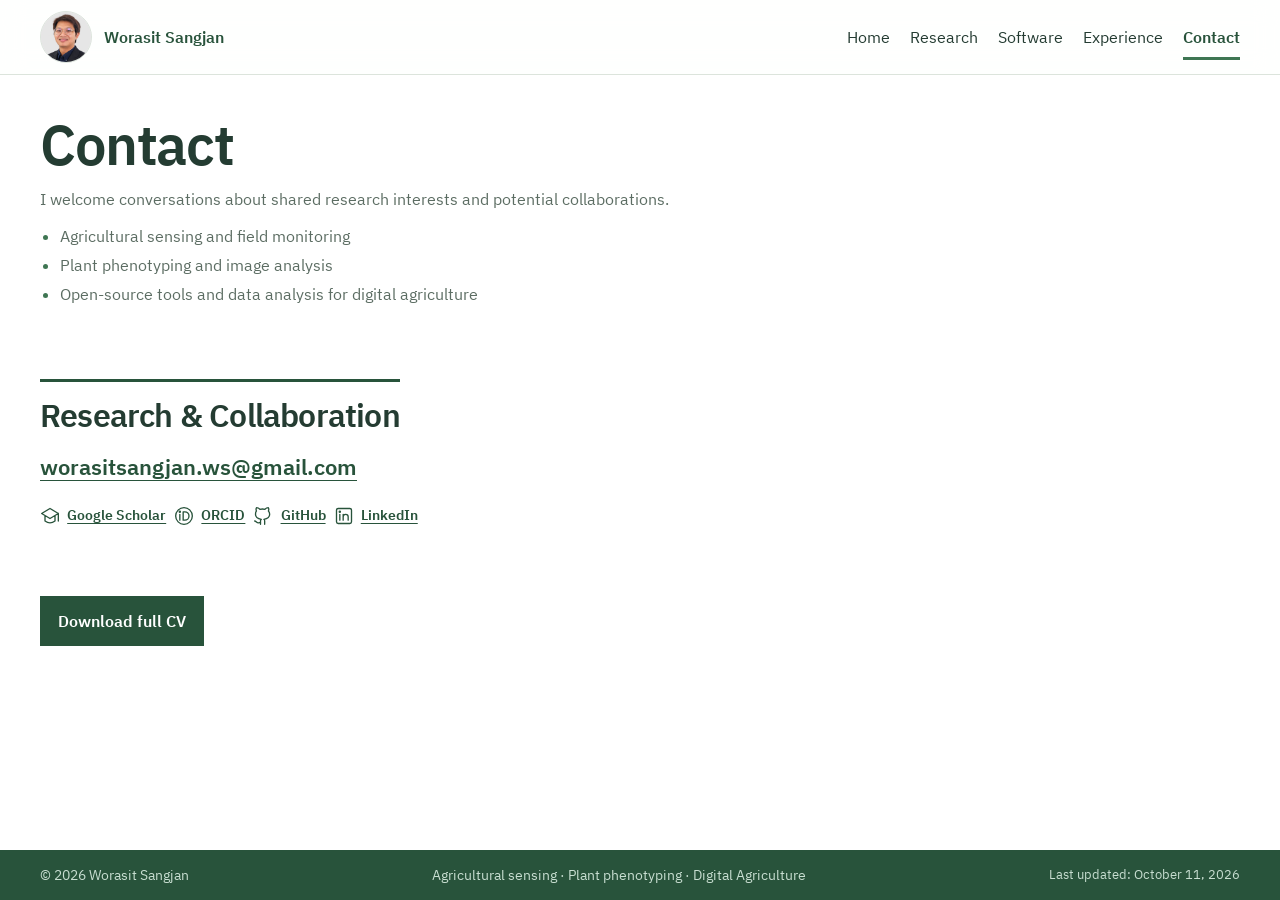
==== contact.html @ 7484c9c2 "Initial commit" ====
<!DOCTYPE html>
<html lang="en"><head><meta charset="utf-8"><meta name="viewport" content="width=device-width,initial-scale=1"><title>Contact | Worasit Sangjan</title><meta name="description" content="Contact Worasit Sangjan about agricultural sensing, plant phenotyping, and research software."><meta name="theme-color" content="#f8f7f1"><link rel="icon" type="image/svg+xml" href="data:image/svg+xml,%3Csvg%20xmlns%3D%27http%3A%2F%2Fwww.w3.org%2F2000%2Fsvg%27%20viewBox%3D%270%200%2064%2064%27%3E%3Crect%20width%3D%2764%27%20height%3D%2764%27%20rx%3D%2712%27%20fill%3D%27%23ffffff%27%2F%3E%3Ccircle%20cx%3D%2732%27%20cy%3D%2732%27%20r%3D%2722%27%20fill%3D%27%23e8f1e7%27%20stroke%3D%27%23376b4b%27%20stroke-width%3D%272%27%2F%3E%3Ctext%20x%3D%2732%27%20y%3D%2739%27%20text-anchor%3D%27middle%27%20font-family%3D%27Arial%2Csans-serif%27%20font-size%3D%2719%27%20font-weight%3D%27700%27%20fill%3D%27%2328533b%27%3EWS%3C%2Ftext%3E%3Ccircle%20cx%3D%2749%27%20cy%3D%2716%27%20r%3D%275%27%20fill%3D%27%237fa67a%27%2F%3E%3C%2Fsvg%3E"><meta property="og:type" content="website"><meta property="og:title" content="Contact | Worasit Sangjan"><meta property="og:description" content="Contact Worasit Sangjan about agricultural sensing, plant phenotyping, and research software."><meta property="og:image" content="assets/images/ws2.jpg"><meta name="twitter:card" content="summary_large_image"><link rel="stylesheet" href="assets/css/styles.css?v=20261010-updated-footer"><link rel="stylesheet" href="assets/css/typography.css?v=20261006"><link rel="stylesheet" href="assets/css/standard-pages.css?v=20261011-message-form"><link rel="stylesheet" href="assets/css/consistency.css?v=20261011-unified-media-type"><link rel="stylesheet" href="assets/css/mobile.css?v=20261011"><link rel="stylesheet" href="assets/css/responsive.css?v=20261012-menu3"><link rel="stylesheet" href="assets/css/open-layout.css?v=17"></head><body class="detail-page-body standard-page contact-page"><a class="skip" href="#main">Skip to main content</a><header><div class="wrap"><nav class="nav" aria-label="Primary navigation"><a class="brand" href="index.html" aria-label="Worasit Sangjan home"><span class="brand-mark portrait-mark"><img src="assets/images/header-portrait-gray.png" alt="" width="40" height="40" decoding="async"></span><span>Worasit Sangjan</span></a><button class="menu-toggle" type="button" aria-expanded="false" aria-controls="nav-links" aria-label="Open navigation">+</button><ul class="nav-links" id="nav-links"><li><a href="index.html">Home</a></li><li><a href="research.html">Research</a></li><li><a href="software.html">Software</a></li><li><a href="experience.html">Experience</a></li><li><a href="contact.html" aria-current="page">Contact</a></li></ul></nav></div></header><main id="main"><section id="contact" class="detail-section contact-page"><div class="wrap"><div class="section-head contact-intro"><h1>Contact</h1><p>I welcome conversations about shared research interests and potential collaborations.</p><ul class="contact-topics" aria-label="Topics for discussion and potential collaboration"><li>Agricultural sensing and field monitoring</li><li>Plant phenotyping and image analysis</li><li>Open-source tools and data analysis for digital agriculture</li></ul></div><div class="contact-details standard-panel"><h2>Research &amp; Collaboration</h2><a class="email-link" href="mailto:worasitsangjan.ws@gmail.com">worasitsangjan.ws@gmail.com</a><div class="resource-links contact-profile-links"><a href="https://scholar.google.com/citations?user=oneOvIgAAAAJ&amp;hl=en" target="_blank" rel="noopener"><svg viewbox="0 0 24 24" fill="none" stroke="currentColor" stroke-width="1.6" stroke-linecap="round" stroke-linejoin="round" aria-hidden="true"><path d="m2 9 10-6 10 6-10 6ZM6 12v6c4 3 8 3 12 0v-6M22 9v9"></path></svg><span>Google Scholar</span></a><a href="https://orcid.org/0000-0002-6369-4287" target="_blank" rel="noopener"><svg viewbox="0 0 24 24" fill="none" stroke="currentColor" stroke-width="1.6" stroke-linecap="round" stroke-linejoin="round" aria-hidden="true"><circle cx="12" cy="12" r="10"></circle><circle cx="7" cy="7" r=".7"></circle><path d="M7 10v7M11 7v10h2a5 5 0 0 0 0-10Z"></path></svg><span>ORCID</span></a><a href="https://github.com/worasit-sangjan" target="_blank" rel="noopener"><svg viewbox="0 0 24 24" fill="none" stroke="currentColor" stroke-width="1.6" stroke-linecap="round" stroke-linejoin="round" aria-hidden="true"><path d="M8 20c-4 1-4-2-6-2m12 4v-4c0-1-.4-2-1-2 4-.5 7-2 7-6 0-1-.5-3-1.5-4 .4-1 .5-3-.2-4-2 0-3 1-4 2-2-.5-4-.5-6 0-1-1-2-2-4-2-.7 1-.6 3-.2 4C3 7 3 9 3 10c0 4 3 5.5 7 6-.6.5-1 1-1 2v4"></path></svg><span>GitHub</span></a><a href="https://www.linkedin.com/in/worasit-sangjan-615aa39b/" target="_blank" rel="noopener"><svg viewbox="0 0 24 24" fill="none" stroke="currentColor" stroke-width="1.6" stroke-linecap="round" stroke-linejoin="round" aria-hidden="true"><rect x="3" y="3" width="18" height="18" rx="2"></rect><path d="M7 10v7M11 17v-7m0 3c0-4 6-4 6 0v4"></path><circle cx="7" cy="7" r=".7"></circle></svg><span>LinkedIn</span></a></div></div><div class="cv-download-row"><a class="primary-button" href="documents/Curriculum_Vitae.pdf" download>Download full CV</a></div></div></section></main><footer><div class="wrap footer-row"><span>© <span id="year"></span> Worasit Sangjan</span><span>Agricultural sensing · Plant phenotyping · Digital Agriculture</span><span class="site-updated">Last updated: <time datetime="2026-10-11">October 11, 2026</time></span></div></footer><script src="assets/js/site.js?v=20261011-sticky-resize"></script></body></html>
---- assets/css/styles.css ----
:root{--ink:#243c32;--muted:#5c6d63;--green:#3f7653;--green-dark:#28533b;--green-soft:#e8f1e7;--cream:#f8f7f1;--white:#fff;--blue-deep:#123743;--line:#dce4dc;--shadow:0 18px 45px rgba(44,77,57,.09);--text-on-dark:#f4f8f5;--muted-on-dark:#c8ded1;--accent-on-dark:#a9cfb4;--focus:#79a98b;--line-dark:#294d57;--max:1240px}
*{box-sizing:border-box}html{scroll-behavior:smooth;scroll-padding-top:74px}body{margin:0;background:var(--cream);color:var(--ink);font-family:var(--font-ui);font-size:1rem;line-height:1.7}a{color:var(--green-dark);text-underline-offset:.24em;text-decoration-thickness:1px}a:hover{text-decoration-color:var(--green)}img{display:block;max-width:100%;height:auto}figure{margin:0}button{font:inherit}.wrap{width:min(var(--max),calc(100% - 5rem));margin-inline:auto}.skip{position:absolute;top:-80px;left:1rem;background:#fff;color:var(--ink);padding:.8rem 1rem;z-index:100}.skip:focus{top:1rem}a:focus-visible,button:focus-visible,summary:focus-visible{outline:3px solid var(--focus);outline-offset:4px}
header{position:sticky;top:0;z-index:30;background:rgba(255,255,255,.96);border-bottom:1px solid var(--line);backdrop-filter:blur(12px)}.nav{min-height:74px;display:flex;justify-content:space-between;align-items:center;gap:1rem}.brand{display:flex;align-items:center;gap:.75rem;color:var(--green-dark);font-weight:750;text-decoration:none}.brand-mark{display:grid;place-items:center;width:40px;height:40px;border-radius:50%;background:var(--green-soft);border:1px solid var(--line);color:var(--green-dark);font-size:.72rem;letter-spacing:.04em;box-shadow:none}.nav-links{display:flex;align-items:center;gap:1.25rem;list-style:none;margin:0;padding:0}.nav-links a{display:block;padding:.7rem 0;color:var(--ink);font-size:.86rem;text-decoration:none}.nav-links a:hover{color:var(--green)}.nav-links a[aria-current="page"]{color:var(--green-dark);font-weight:700;box-shadow:inset 0 -3px var(--green)}.menu-toggle{display:none}
.eyebrow{margin:0 0 .7rem;color:var(--green);font-size:.78rem;font-weight:700;line-height:1.4;letter-spacing:.12em;text-transform:uppercase}h1,h2{font-family:var(--font-ui);font-weight:400;letter-spacing:-.025em;line-height:1.03}h1{margin:.55rem 0 1.25rem;font-size:clamp(4rem,6.8vw,6.8rem)}h2{margin:0 0 1rem;font-size:clamp(2.35rem,4vw,4rem)}h3{margin:.4rem 0;font-size:1.2rem;line-height:1.35}p{margin:.75rem 0}.degree{display:inline-block;margin-left:.65rem;color:var(--green);font:700 .78rem var(--font-ui);letter-spacing:.05em}.profile-title{font-weight:700;margin:0}.affiliation{margin:.25rem 0 1.4rem;color:var(--muted);font-size:.92rem;line-height:1.55}.lead{max-width:560px;font-size:1.3rem;line-height:1.48}.primary-button{display:inline-flex;align-items:center;justify-content:center;padding:.75rem 1.05rem;border:1px solid var(--green-dark);background:var(--green-dark);color:#fff;font-weight:700;text-decoration:none}.primary-button:hover{background:var(--green);text-decoration:none}.text-link{display:inline-block;margin-top:1.6rem;font-weight:700;color:var(--green-dark)}
.hero{scroll-margin-top:74px;padding:2.7rem 0 0;background:var(--blue-deep);color:var(--text-on-dark);border-bottom:1px solid var(--line-dark)}.hero-grid{display:grid;grid-template-columns:.92fr 1.08fr;gap:4rem;align-items:center}.hero h1{margin:.4rem 0 1rem;font-size:clamp(3.3rem,5vw,4.9rem)}.hero .eyebrow{color:var(--accent-on-dark)}.hero .profile-title{color:#fff}.hero .degree{color:var(--accent-on-dark)}.hero .affiliation,.hero .bio>p:not(.eyebrow):not(.profile-title){color:var(--muted-on-dark)}.hero .affiliation{margin:.2rem 0 1.1rem;line-height:1.5}.hero .bio>p:not(.eyebrow):not(.profile-title):not(.affiliation){font-size:1rem;line-height:1.58}.hero .lead{color:var(--text-on-dark)!important;font-size:1.22rem!important;line-height:1.46!important}.bio{padding-bottom:0}.field-portrait{min-width:0;background:#fff;color:var(--ink);border:1px solid rgba(255,255,255,.35);box-shadow:0 22px 55px rgba(0,18,25,.28);padding:.7rem .7rem 0}.photo-frame{display:flex;align-items:center;justify-content:center;width:100%;height:480px;padding:0;border:0;background:#fff;overflow:hidden;cursor:pointer;touch-action:pan-y}.field-portrait .photo-frame img{width:100%;height:100%;object-fit:contain}.photo-slide[hidden]{display:none}.photo-slide figcaption{display:flex;flex-direction:column;gap:.12rem;min-height:68px;padding:.65rem .2rem;color:var(--muted);font-size:.8rem}.photo-slide figcaption>span:first-child{color:var(--green-dark);font-weight:700;letter-spacing:.025em}.photo-slide figcaption a{color:inherit}.photo-slide:not([hidden]){animation:photo-enter .55s ease-out}@keyframes photo-enter{from{opacity:.35}to{opacity:1}}.photo-carousel{position:relative}.photo-overlay-controls{position:absolute;z-index:4;top:1.4rem;left:1.4rem;right:1.4rem;display:flex;align-items:center;justify-content:space-between;pointer-events:none;opacity:0;transform:translateY(-4px);transition:.2s}.photo-carousel:has(.photo-frame:hover) .photo-overlay-controls,.photo-overlay-controls:hover,.photo-carousel:focus-within .photo-overlay-controls{opacity:1;transform:none}.photo-nav{display:flex;gap:.35rem}.photo-overlay-button{display:grid;place-items:center;width:42px;height:42px;padding:0;border:1px solid rgba(255,255,255,.65);border-radius:50%;background:rgba(18,55,67,.88);color:#fff;cursor:pointer;font-size:1.25rem;line-height:1;pointer-events:auto;backdrop-filter:blur(5px)}.status-label{display:inline-block;margin-left:.4rem;padding:.08rem .4rem;border:1px solid var(--line);border-radius:999px;background:var(--green-soft);color:var(--green-dark);font-size:.7rem;font-style:normal;white-space:nowrap}.sr-only{position:absolute;width:1px;height:1px;padding:0;margin:-1px;overflow:hidden;clip:rect(0,0,0,0);white-space:nowrap;border:0}
.scale-story{display:block;margin-top:2.5rem;padding:2rem 0 2.3rem;border-top:1px solid rgba(255,255,255,.2)}.scale-story-intro{max-width:1040px}.scale-story p{max-width:820px;margin:.7rem 0;color:var(--muted-on-dark);font-size:1.04rem;line-height:1.65}.scale-story-intro h2{max-width:900px;font-size:clamp(2.1rem,3.2vw,3rem)}.built-inline{scroll-margin-top:96px;display:flex;align-items:center;gap:1.15rem;flex-wrap:wrap;margin-top:1.4rem;padding-top:1.1rem;border-top:1px solid rgba(255,255,255,.18)}.built-inline span{color:var(--accent-on-dark);font-size:.72rem;font-weight:700;letter-spacing:.1em;text-transform:uppercase}.built-inline a{color:var(--text-on-dark);font-weight:700;text-decoration-color:var(--focus)}.built-inline a:hover{color:var(--muted-on-dark)}
.home-section{padding:5.5rem 0;background:#fff;border-bottom:1px solid var(--line)}.home-section:nth-of-type(even){background:var(--cream)}.section-head{display:flex;align-items:end;justify-content:space-between;gap:3rem;margin-bottom:2.5rem}.section-head>p{max-width:470px;margin:0 0 .7rem;color:var(--muted)}.highlight-grid{display:grid;grid-template-columns:repeat(5,1fr);gap:1rem}.highlight-card{display:flex;flex-direction:column;min-width:0;border:1px solid var(--line);background:#fff;color:var(--ink);text-decoration:none;transition:transform .2s ease,box-shadow .2s ease}.highlight-card:hover{transform:translateY(-4px);box-shadow:var(--shadow);text-decoration:none}.highlight-card img{width:100%;height:180px;object-fit:cover}.highlight-card div{padding:1.05rem}.highlight-card span{color:var(--green);font-size:.76rem;font-weight:750;text-transform:uppercase;letter-spacing:.07em}.highlight-card p{color:var(--muted);font-size:.9rem;line-height:1.55}.home-software{background:var(--green-soft)!important}.home-split{display:grid;grid-template-columns:.85fr 1.15fr;gap:5rem;align-items:center}.home-split>div:first-child p:not(.eyebrow){color:var(--muted)}.software-preview{border-top:1px solid var(--line)}.software-preview a{display:grid;grid-template-columns:150px 1fr;gap:1.25rem;padding:1.3rem 0;border-bottom:1px solid var(--line);color:var(--ink);text-decoration:none}.software-preview a:hover b{color:var(--green)}.software-preview span{color:var(--muted)}.selected-publications{border-top:1px solid var(--line)}.selected-publications article{display:grid;grid-template-columns:170px minmax(0,1fr);gap:2rem;padding:1.35rem 0;border-bottom:1px solid var(--line)}.selected-publications span{color:var(--green);font-size:.8rem;font-weight:750}.selected-publications h3{margin:0}.selected-publications a{color:var(--ink);text-decoration:none}.selected-publications a:hover{color:var(--green)}.home-recognition{background:var(--cream)!important}.recognition-home-grid{display:grid;grid-template-columns:1.1fr .9fr;gap:4rem;align-items:center}.recognition-home-grid figure{background:#fff;padding:.65rem;border-top:4px solid var(--green);box-shadow:var(--shadow)}.recognition-home-grid img{width:100%;height:380px;object-fit:cover}.recognition-home-grid p:not(.eyebrow){color:var(--muted)}.home-contact{padding:4.5rem 0;background:#fff}.contact-banner{display:flex;align-items:center;justify-content:space-between;gap:3rem;padding:2.4rem 2.7rem;border-left:6px solid var(--green);background:var(--green-soft)}.contact-banner h2{font-size:clamp(2rem,3vw,3rem)}.contact-banner p{color:var(--muted)}
.detail-section{padding:5.5rem 0;background:#fff;min-height:calc(100vh - 160px)}.detail-page-body .detail-section>.wrap>.section-head{padding-bottom:2rem;border-bottom:1px solid var(--line)}.scale-nav{display:grid;grid-template-columns:repeat(5,1fr);margin:1rem 0 3rem;border:1px solid var(--line);background:var(--cream)}.scale-nav a{display:block;padding:1rem;color:var(--ink);text-decoration:none;border-right:1px solid var(--line)}.scale-nav a:last-child{border-right:0}.scale-nav a:hover{background:var(--green-soft)}.scale-nav span{display:block;color:var(--green);font-size:.78rem;font-weight:750}.scale-nav small{display:block;color:var(--muted);font-size:.8rem}.platform-grid{display:grid;grid-template-columns:1fr 1fr;gap:2rem}.platform{overflow:hidden;border:1px solid var(--line);background:#fff}.platform figure img{width:100%;height:300px;object-fit:cover}.platform .science-image img{object-fit:contain;background:var(--green-soft);padding:1rem}.platform figcaption{padding:.65rem 1.2rem;border-bottom:1px solid var(--line);color:var(--muted);font-size:.8rem}.platform-body{padding:1.3rem 1.3rem 1.6rem}.platform-body .eyebrow{margin-bottom:.45rem}.platform h3{font-family:var(--font-ui);font-size:1.75rem;font-weight:400}.platform p{color:var(--muted)}.platform .methods{padding-top:.8rem;border-top:1px solid var(--line);font-size:.86rem}.methods b{color:var(--ink);margin-right:.35rem}.platform-grid>.platform:last-child{grid-column:1/-1;display:grid;grid-template-columns:1fr 1fr}.platform-grid>.platform:last-child .platform-body{padding:1.5rem}.methods-band{display:grid;grid-template-columns:1fr 2fr;gap:3rem;margin-top:3rem;padding:1.6rem 2rem;background:var(--green-soft);border-left:5px solid var(--green)}.methods-band h3{font-family:var(--font-ui);font-size:1.65rem;font-weight:400}.methods-band p{color:var(--muted);margin:0}
.archive-list,.publication-list{list-style:none;padding:0;margin:0}.archive-item{display:grid;grid-template-columns:180px minmax(0,1fr);gap:2.5rem;padding:1.7rem 0;border-top:1px solid var(--line)}.archive-date{color:var(--green);font-weight:750}.archive-title{margin:0 0 .4rem;font-size:1.25rem}.archive-meta{margin:0;color:var(--muted);max-width:880px}.research-label{margin:.3rem 0 .55rem!important;color:var(--green)!important;font-size:.78rem!important;font-weight:750}.resource-links{display:flex;gap:1.2rem;flex-wrap:wrap;margin-top:.9rem;font-size:.85rem;font-weight:700}.social-strip{display:flex;gap:1.4rem;flex-wrap:wrap;margin-top:2rem;font-size:.88rem;font-weight:700}.publication-list li{display:grid;grid-template-columns:70px minmax(0,1fr);gap:1.5rem;padding:1.5rem 0;border-top:1px solid var(--line)}.pub-year{color:var(--green);font-size:.9rem;font-weight:750}.publication-list h3{margin:0 0 .45rem;font-size:1.1rem}.publication-list h3 a{color:var(--ink);text-decoration:none}.publication-list h3 a:hover{color:var(--green)}.publication-list p{margin:.2rem 0;color:var(--muted);font-size:.9rem}.journal{font-style:italic}.earlier-publications{margin-top:.6rem;border-top:1px solid var(--line)}summary{cursor:pointer;padding:1rem 0;font-weight:700}
.recognition-feature{display:grid;grid-template-columns:1.1fr .9fr;gap:2rem;align-items:stretch;margin:0 0 3rem;border:1px solid var(--line);border-top:4px solid var(--green);background:var(--cream)}.recognition-feature figure{min-width:0}.recognition-feature img{width:100%;height:100%;min-height:310px;object-fit:cover}.recognition-feature figcaption{padding:.55rem .8rem;color:var(--muted);font-size:.78rem}.recognition-copy{display:flex;flex-direction:column;justify-content:center;padding:2rem 2rem 2rem 0}.recognition-copy h3{margin:.2rem 0 .8rem;font-family:var(--font-ui);font-size:clamp(1.6rem,2.5vw,2.5rem);font-weight:400}.career-grid{display:grid;grid-template-columns:1.5fr 1fr;gap:3.5rem}.timeline-item{display:grid;grid-template-columns:115px minmax(0,1fr);gap:1.2rem;padding:1.35rem 0;border-top:1px solid var(--line)}.timeline-date{color:var(--green);font-size:.88rem;font-weight:750}.timeline-item h3{margin:0;font-size:1.05rem}.timeline-item p{margin:.35rem 0;color:var(--muted);font-size:.94rem}.institution{color:var(--ink)!important;font-weight:700}.industry-note{color:var(--muted)}.education-panel{padding-top:1rem;border-top:4px solid var(--green)}.education-item{padding:1rem 0;border-top:1px solid var(--line);font-size:.94rem}.education-item span{display:block;margin-top:.35rem;color:var(--muted);font-size:.86rem}.education-item p{font-size:.86rem}.education-panel .primary-button{margin-top:1.1rem}
.contact-page{background:var(--green-soft)}.contact-grid{display:grid;grid-template-columns:1fr 1fr;gap:4rem;align-items:center}.contact-grid p{color:var(--muted)}.email-link{font-size:clamp(1rem,2vw,1.45rem);font-weight:750;overflow-wrap:anywhere}.contact-details p{font-size:.88rem}
footer{padding:1.5rem 0;background:var(--green-dark);color:var(--muted-on-dark);font-size:.8rem}.footer-row{display:flex;justify-content:space-between;flex-wrap:wrap;gap:1rem}
@media(hover:none),(pointer:coarse){.photo-overlay-controls{opacity:1;transform:none}}
@media(max-width:1050px){.wrap{width:calc(100% - 3rem)}.hero-grid{gap:2.5rem}.photo-frame{height:460px}.highlight-grid{grid-template-columns:repeat(3,1fr)}.highlight-card img{height:210px}.home-split{gap:3rem}}
@media(max-width:760px){.wrap{width:calc(100% - 2.4rem)}.nav{min-height:66px}.brand{font-size:.9rem}.menu-toggle{display:block;width:42px;height:42px;border:1px solid var(--line);background:#fff;color:var(--green-dark);font-size:1.45rem}.nav-links{display:none;position:absolute;top:66px;left:0;right:0;padding:1rem 1.2rem;background:#fff;border-bottom:1px solid var(--line)}.nav-links.open{display:grid}.nav-links a{padding:.55rem}h1{font-size:3.8rem}.hero{padding-top:2.6rem}.hero h1{font-size:3.2rem}.hero-grid{grid-template-columns:1fr;gap:1.2rem}.photo-frame{height:440px}.scale-story{margin-top:2rem;padding:1.5rem 0 2rem}.home-section,.detail-section{padding:3.8rem 0}.section-head{display:block;margin-bottom:2rem}.section-head>p{max-width:none}.highlight-grid{grid-template-columns:1fr}.highlight-card{display:grid;grid-template-columns:120px 1fr}.highlight-card img{height:100%;min-height:170px}.home-split,.recognition-home-grid,.career-grid,.contact-grid{grid-template-columns:1fr;gap:2rem}.software-preview a{grid-template-columns:1fr;gap:.25rem}.selected-publications article{grid-template-columns:1fr;gap:.35rem}.recognition-home-grid img{height:auto}.contact-banner{display:block;padding:1.8rem}.contact-banner .primary-button{margin-top:1rem}.scale-nav{grid-template-columns:1fr 1fr}.scale-nav a{border-bottom:1px solid var(--line)}.platform-grid{grid-template-columns:1fr}.platform-grid>.platform:last-child{display:block}.platform figure img{height:auto;aspect-ratio:4/3}.methods-band{grid-template-columns:1fr;gap:.75rem;padding:1.3rem}.archive-item,.publication-list li,.timeline-item{grid-template-columns:1fr;gap:.45rem}.recognition-feature{grid-template-columns:1fr;gap:0}.recognition-feature img{min-height:230px}.recognition-copy{padding:1.4rem}.footer-row{display:block}.footer-row span{display:block}}
@media(max-width:760px){.built-inline{align-items:flex-start;gap:.75rem}}
@media(prefers-reduced-motion:reduce){html{scroll-behavior:auto}.photo-slide:not([hidden]){animation:none}}

/* Keep the desktop introduction together beside the photograph. */
.hero{padding:1.5rem 0}.hero-grid{gap:3rem}.hero h1{font-size:clamp(3.2rem,4.6vw,4.6rem);margin:.35rem 0 .8rem}.hero .lead{font-family:var(--font-ui);font-size:clamp(1.7rem,2.3vw,2.2rem)!important;line-height:1.18!important;max-width:530px;margin:1.2rem 0 .9rem}.built-inline{display:block;margin-top:1.3rem;padding-top:1rem}.built-inline span{display:block;font-size:.875rem;letter-spacing:0;text-transform:none}.tool-names{display:flex;gap:1.4rem;margin-top:.5rem}.photo-frame{height:clamp(340px,calc(100svh - 210px),480px)}
@media(min-width:761px){.hero{min-height:calc(100svh - 74px);display:flex;align-items:center}.hero-grid{width:min(1200px,calc(100% - 4rem))}}
@media(max-width:760px){.hero{padding:2rem 0}.hero-grid{gap:2rem}.photo-frame{height:440px}.hero .lead{font-size:1.8rem!important}}

/* Let the introduction grow on spacious desktop screens. */
@media(min-width:1100px){.hero-grid{width:min(1440px,calc(100% - 7rem));gap:clamp(3rem,4vw,5rem)}.photo-frame{height:clamp(420px,calc(100svh - 260px),520px)}.hero .bio>p:not(.eyebrow):not(.profile-title):not(.affiliation){font-size:clamp(1rem,1.15vw,1.125rem);line-height:1.6}.hero .lead{font-size:clamp(1.9rem,2.5vw,2.5rem)!important;max-width:650px}.hero .profile-title{font-size:1.125rem}.hero .affiliation{font-size:1rem}.built-inline span{font-size:1rem}.tool-names a{font-size:1.125rem}.photo-slide figcaption{font-size:.875rem}}
@media(min-width:1100px) and (max-height:760px){.photo-frame{height:clamp(340px,calc(100svh - 200px),520px)}.hero .bio>p:not(.eyebrow):not(.profile-title):not(.affiliation){font-size:1rem}.hero .lead{font-size:1.9rem!important}.hero-grid{gap:3rem}.built-inline{margin-top:1rem;padding-top:.75rem}}

@media(min-width:1100px) and (max-height:760px){.hero{padding:1rem 0}}

@media(min-width:1100px){.hero-grid{width:min(1260px,calc(100% - 7rem))}}

/* Readable section labels and a visual guide to sensing platforms. */
.eyebrow{font-size:1rem;letter-spacing:.025em;text-transform:none}.platform-strip{display:grid;grid-template-columns:repeat(6,minmax(0,1fr));gap:.65rem;margin:1.15rem 0}.platform-strip a{display:flex;flex-direction:column;align-items:center;gap:.4rem;text-decoration:none;color:var(--muted-on-dark);text-align:center}.platform-strip a:hover{color:#fff}.platform-strip svg{width:32px;height:32px}.platform-strip span{font-size:.78rem;line-height:1.25}.hero .built-inline{margin-top:.9rem}.hero h1{font-size:clamp(3.2rem,4.3vw,4.3rem)}
@media(min-width:1100px) and (max-height:800px){.hero .lead{margin:.8rem 0 .6rem;font-size:1.7rem!important}.hero .affiliation{margin-bottom:.7rem}.platform-strip{margin:.8rem 0}.hero h1{margin:.2rem 0 .6rem;font-size:3.5rem}.hero .built-inline{margin-top:.6rem;padding-top:.6rem}}
@media(max-width:760px){.platform-strip{grid-template-columns:repeat(3,1fr);gap:1rem}.platform-strip span{font-size:.875rem}}

.tool-names{flex-wrap:wrap;column-gap:1.25rem;row-gap:.35rem}.tool-names a{font-size:1rem}.tool-names a:nth-child(n+4){font-weight:600;font-size:.875rem}
@media(min-width:1100px) and (max-height:800px){.platform-strip{margin:.6rem 0}.hero .built-inline{margin-top:.4rem;padding-top:.5rem}.tool-names{margin-top:.35rem}}

@media(min-width:1100px) and (max-height:800px){.hero{padding:.5rem 0}}

.platform-strip .platform-item{display:flex;flex-direction:column;align-items:center;gap:.4rem;color:var(--muted-on-dark);text-align:center}.tool-names .tool-name{color:var(--text-on-dark);font-size:1rem;font-weight:600}.tool-names .tool-name:nth-child(n+4){font-size:.875rem}.tool-names{column-gap:1.1rem;row-gap:.45rem}
@media(min-width:1100px) and (max-height:800px){.hero .bio>p:not(.eyebrow):not(.profile-title):not(.affiliation){line-height:1.5}.hero h1{font-size:3.35rem}.hero .lead{margin:.65rem 0 .5rem}.platform-strip{margin:.5rem 0}}

@media(min-width:1100px) and (max-height:800px){.hero{padding:.3rem 0}}

/* Final polish: shared rhythm, legible labels, and clear interaction states. */
.platform-strip span{font-size:.875rem;line-height:1.35}
.tool-names .tool-name,.tool-names .tool-name:nth-child(n+4){font-size:.9375rem;line-height:1.5;font-weight:600}
.tool-names{column-gap:1.2rem;row-gap:.4rem}
.hero .built-inline>span{line-height:1.4;margin-bottom:.55rem}
.photo-caption{line-height:1.5;padding-top:.8rem;padding-bottom:.9rem}
.photo-caption strong{line-height:1.35}
:focus-visible{outline:3px solid var(--focus);outline-offset:5px}
.hero :focus-visible{outline-color:var(--muted-on-dark)}
::selection{background:var(--muted-on-dark);color:#123743}
html{scroll-padding-top:6rem}
@media(max-width:760px){.menu-toggle{min-width:44px;min-height:44px}.photo-controls button{min-width:44px;min-height:44px}.hero .built-inline{padding-top:1rem;margin-top:1rem}.platform-strip{margin:1.4rem 0}.tool-names{row-gap:.6rem}.hero .eyebrow{line-height:1.4}.photo-caption{font-size:.875rem}}
@media(prefers-reduced-motion:reduce){*,*::before,*::after{transition:none!important;animation:none!important;scroll-behavior:auto!important}}

/* More prominent topic labels across the site. */
.eyebrow{font-size:clamp(1.125rem,1.35vw,1.3rem);line-height:1.4}
.hero .built-inline>span{font-size:clamp(1.125rem,1.35vw,1.3rem);line-height:1.4}
@media(max-width:760px){.eyebrow,.hero .built-inline>span{font-size:1.125rem}}

/* Introduction rhythm: group the profile, then separate research and tools. */
.hero{padding:2.5rem 0}
.hero .eyebrow{margin-bottom:1rem}
.hero h1{margin-top:.4rem;margin-bottom:1.25rem}
.hero .affiliation{margin-top:.35rem;margin-bottom:1.75rem}
.hero .lead{margin:1.75rem 0 1rem}
.hero .bio>p:not(.eyebrow):not(.profile-title):not(.affiliation):not(.lead){line-height:1.65}
.hero .platform-strip{margin:1.5rem 0 1.25rem;gap:.75rem}
.hero .built-inline{margin-top:1.5rem;padding-top:1.25rem}
.hero .tool-names{margin-top:.75rem;row-gap:.65rem}
@media(max-width:760px){.hero{padding:2.25rem 0 2.5rem}.hero-grid{gap:2.5rem}.hero .affiliation{margin-bottom:1.5rem}.hero .lead{margin-top:1.5rem}.hero .platform-strip{row-gap:1.25rem}}

/* Balance the desktop photo with the taller introduction. */
@media(min-width:1100px){.hero-grid{align-items:start}.photo-frame{height:clamp(462px,calc((100svh - 260px)*1.1),572px)}}
@media(min-width:1100px) and (max-height:760px){.photo-frame{height:clamp(374px,calc((100svh - 200px)*1.1),572px)}}

/* Section explanations belong directly beneath their headings. */
.section-head{display:block}
.section-head>p{max-width:none;width:100%;margin:1rem 0 0;line-height:1.65}
.section-head h2{margin-bottom:0}

/* Larger research previews retain scientific detail. */
@media(min-width:761px){.highlight-card img{height:260px}.highlight-card:first-child img{object-fit:contain;background:#f0f0f0}}
.platform#xct .science-image img{height:auto;max-height:520px;object-fit:contain;padding:1rem}
@media(max-width:760px){.highlight-card:first-child img{object-fit:contain;background:#f0f0f0}}

.software-app-preview{margin-top:2rem;max-width:640px}.software-app-preview>a{display:block;background:#fff;border:1px solid var(--line);padding:.5rem}.software-app-preview img{width:100%;height:auto}.software-app-preview figcaption{display:flex;flex-direction:column;gap:.25rem;padding:.75rem 0;color:var(--muted);font-size:.875rem;line-height:1.5}.software-app-preview figcaption strong{font-size:1rem;color:var(--green-dark)}

/* Each scientific panel names the input or output it shows. */
.highlight-card .ct-pair-preview{display:grid;grid-template-rows:auto 1fr auto 1fr;gap:.4rem;height:260px;padding:.6rem;background:#fff}
.highlight-card .ct-pair-label{font-size:.8125rem;font-weight:600;line-height:1.3;letter-spacing:0;text-transform:none;color:var(--ink)}
.ct-pair-panel{display:block;min-height:0;background-image:url("../images/leafct-wheat-pair.png");background-size:100% auto;background-repeat:no-repeat;background-color:#eee}
.ct-pair-raw{background-position:center top}.ct-pair-result{background-position:center bottom}
@media(max-width:760px){.highlight-card:has(.ct-pair-preview){display:flex}.highlight-card .ct-pair-preview{height:300px}.ct-pair-panel{background-size:auto 220%;background-position-x:center}}

.ct-pair-panel{background-size:contain;background-position:center;background-color:#eee}.ct-pair-raw{background-image:url("../images/leafct-wheat-raw.png")}.ct-pair-result{background-image:url("../images/leafct-wheat-result.png")}
@media(max-width:760px){.ct-pair-panel{background-size:contain;background-position:center}}

/* A connected spatial guide aligned to the five research previews. */
.observation-guide{margin:0 0 1.75rem}.scale-endpoints{display:flex;justify-content:space-between;gap:1rem;color:var(--muted);font-size:.875rem;margin-bottom:1rem}.observation-scale{display:grid;grid-template-columns:repeat(5,minmax(0,1fr));gap:1rem;list-style:none;padding:0;margin:0;position:relative}.observation-scale::before{content:"";position:absolute;left:10%;right:10%;top:28px;height:1px;background:var(--focus)}.observation-scale li{display:flex;flex-direction:column;align-items:center;gap:.6rem;text-align:center;color:var(--green-dark);font-size:.875rem;font-weight:600;position:relative}.scale-node{display:grid;place-items:center;width:56px;height:56px;background:var(--cream);position:relative}.scale-node svg{width:40px;height:40px}
@media(min-width:761px) and (max-width:1050px){.highlight-grid{grid-template-columns:repeat(5,minmax(0,1fr))}.highlight-card div{padding:.8rem}.highlight-card h3{font-size:1.125rem}.highlight-card img{height:220px}.highlight-card .ct-pair-preview{height:220px}}
@media(max-width:760px){.observation-guide{margin-bottom:2rem}.observation-scale{gap:.25rem}.observation-scale li{font-size:.75rem;line-height:1.35}.scale-node{width:42px;height:48px}.scale-node svg{width:30px;height:30px}.observation-scale::before{top:24px}.scale-endpoints{font-size:.8125rem}}

.highlight-card .labeled-research-image{height:260px;padding:.6rem;display:flex;flex-direction:column;gap:.5rem;background:#fff}.highlight-card .research-image-label{color:var(--ink);font-size:.8125rem;line-height:1.3;letter-spacing:0;text-transform:none;font-weight:600}.highlight-card .labeled-research-image img{height:0;min-height:0;flex:1;width:100%;object-fit:cover}.highlight-card[href$="#field"] .labeled-research-image img{object-fit:contain}
@media(max-width:1050px) and (min-width:761px){.highlight-card .labeled-research-image{height:220px}}
@media(max-width:760px){.highlight-card:has(.labeled-research-image){display:flex}.highlight-card .labeled-research-image{height:300px}.highlight-card .labeled-research-image img{min-height:0}}

.uav-field-gallery{display:grid;grid-template-columns:1fr 1fr;gap:1rem;padding:0 1.3rem 1.3rem}.uav-field-gallery figure img{height:auto;aspect-ratio:1.55;object-fit:cover}.uav-field-gallery figcaption{padding:.5rem 0;border:0;font-size:.875rem}
@media(max-width:760px){.uav-field-gallery{grid-template-columns:1fr}}

/* Scientific figures remain fully visible, including annotations. */
.highlight-card[href$="#satellite"] img,.highlight-card[href$="#uav"] .labeled-research-image img{object-fit:contain;background:#fff}

/* Homepage field imagery fills each observation card. */
.highlight-card[href$="#field"] .labeled-research-image img{object-fit:contain}
.highlight-card[href$="#uav"] .labeled-research-image img{object-fit:cover}
.highlight-card[href$="#satellite"] img{object-fit:fill;object-position:center}

.satellite-comparison{height:260px;display:flex;flex-direction:column;background:#fff;padding:.5rem}.satellite-gsd-title{font-size:.8125rem;line-height:1.25;margin:0 0 .4rem;color:var(--ink);font-weight:600}.satellite-panel-grid{display:grid;grid-template-columns:1fr 1fr;grid-template-rows:1fr 1fr;gap:.35rem;flex:1;min-height:0}.satellite-panel-grid figure{margin:0;min-height:0;display:flex;flex-direction:column;overflow:hidden}.highlight-card[href$="#satellite"] .satellite-panel-grid img{width:100%;height:0;flex:1;min-height:0;object-fit:cover}.satellite-panel-grid figcaption{font-size:.8125rem;line-height:1.2;padding:.2rem;background:var(--cream);color:var(--ink)}.satellite-panel-grid strong{display:block;font-weight:600}@media(min-width:761px) and (max-width:1050px){.satellite-comparison{height:220px}}@media(max-width:760px){.highlight-card[href$="#satellite"]{display:flex;flex-direction:column}.satellite-comparison{height:300px}}

.highlight-card[href$="#satellite"]>img{object-fit:contain;background:#000}

.highlight-card[href$="#satellite"]>img{background:#fff}

/* Keep the observation guide close to its introduction and cards. */
.home-page #research .section-head{margin-bottom:1.35rem}
.home-page #research .observation-guide{margin-bottom:1rem}
.home-page #research .scale-endpoints{margin-bottom:.35rem}
.home-page #research .observation-scale li{gap:.25rem}
.home-page #research .scale-node{height:48px}
.home-page #research .observation-scale::before{top:24px}
@media(max-width:760px){.home-page #research .section-head{margin-bottom:1rem}.home-page #research .observation-guide{margin-bottom:1rem}}

/* Research details are five full-width, ordered sections. */
.research-page .platform-grid{display:flex;flex-direction:column;gap:2rem}
.research-page .research-category,.research-page .platform-grid>.platform:last-child{display:grid;grid-template-columns:minmax(0,.9fr) minmax(0,1.1fr);align-items:start;scroll-margin-top:6rem}
.research-page .research-category>figure{margin:0;padding:1rem;background:#fff}
.research-page .research-category>figure img{width:100%;height:auto;max-height:460px;object-fit:contain;background:#fff;padding:0}
.research-page .research-category .platform-body,.research-page .platform-grid>.platform:last-child .platform-body{padding:2rem}
.research-page .research-category h2{font-size:clamp(1.7rem,2.5vw,2.3rem);margin:.4rem 0 1rem}
.research-page .uav-field-gallery{grid-column:1/-1;margin:0 1rem 1rem}
.research-page .scale-nav a{font-weight:600}
@media(max-width:760px){.research-page .research-category,.research-page .platform-grid>.platform:last-child{grid-template-columns:1fr}.research-page .research-category .platform-body,.research-page .platform-grid>.platform:last-child .platform-body{padding:1.25rem}.research-page .scale-nav{grid-template-columns:1fr}.research-page .scale-nav a{border-right:0}}

.research-page .research-category-icon{display:flex;align-items:center;gap:.4rem;margin-bottom:.5rem;color:var(--green)}
.research-page .research-category-icon svg{width:32px;height:32px;flex:none}

.research-page .soil-project{grid-column:1/-1;display:grid;grid-template-columns:minmax(0,.9fr) minmax(0,1.1fr);border-top:1px solid var(--line)}.research-page .soil-project figure{margin:0;padding:1rem}.research-page .soil-project img{width:100%;height:auto;object-fit:contain}.research-page .soil-project>div{padding:2rem}.research-page .soil-project h3{margin:.4rem 0 1rem}@media(max-width:760px){.research-page .soil-project{grid-template-columns:1fr}.research-page .soil-project>div{padding:1.25rem}}

.research-page .publication-jump{margin:-1.5rem 0 2rem}.research-page .related-papers{grid-column:1/-1;border-top:1px solid var(--line);padding:1.25rem 2rem}.research-page .related-papers h3{font-size:1rem;margin:0 0 .5rem}.research-page .related-papers ul{margin:0;padding-left:1.15rem}.research-page .related-papers li{margin:.45rem 0}.research-page .all-publications{margin-top:4rem;padding-top:2rem;border-top:1px solid var(--line);scroll-margin-top:6rem}.research-page .publication-list li{scroll-margin-top:6rem}@media(max-width:760px){.research-page .related-papers{padding:1.25rem}}

.research-page .publication-meta{font-size:.875rem;color:var(--muted);margin:.3rem 0 .9rem}.research-page .publication-profiles{margin-top:3rem;padding-top:2rem;border-top:1px solid var(--line);scroll-margin-top:6rem}.research-page .publication-profiles h2{font-size:1.6rem}.research-page .cross-platform-publications{padding:1.5rem 2rem;border:1px solid var(--line);border-top:0}.research-page .cross-platform-publications ul{padding-left:1.2rem}.research-page .related-papers li,.research-page .cross-platform-publications li{scroll-margin-top:6rem}

/* One internal-structure research block: explanation left, evidence right. */
/* Internal structure research: aligned text groups and a single figure. */
.research-page .internal-research{grid-template-columns:minmax(0,1.1fr) minmax(0,.9fr);align-items:start}
.research-page .internal-research .platform-body{padding:2rem}
.research-page .internal-research-images{padding:2rem 2rem 0 0;min-width:0}
.research-page .internal-research-images figure{margin:0;padding:0}
.research-page .internal-research-images img{width:100%;height:auto;object-fit:contain;background:#fff}
.research-page .research-facts{display:grid;gap:1.25rem;margin-top:1.5rem}
.research-page .research-facts>div{min-width:0}
.research-page .research-facts h3,.research-page .internal-publication h3{font-size:1.05rem;margin:0 0 .6rem}
.research-page .research-facts ul{padding-left:1.1rem;margin:0}
.research-page .research-facts li{margin:.4rem 0;line-height:1.5}
.research-page .research-facts li::marker{color:#3f7653}
.research-page .research-facts p{margin:0 0 .5rem}
.research-page .research-status{display:inline-block;vertical-align:middle;margin:0 0 0 .4rem;padding:.1rem .45rem;border-radius:4px;background:#e8f1e7;color:#28533b;font-size:.8rem;font-weight:600;line-height:1.4;white-space:nowrap}
.research-page .internal-publication{grid-column:1/-1;padding:1.25rem 2rem 1.5rem;border-top:1px solid #dce4dc}
.research-page .internal-publication p{margin:0;line-height:1.55}
.research-page .internal-publication cite{font-style:normal}
@media(max-width:900px){.research-page .internal-research{grid-template-columns:1fr}.research-page .internal-research-images{padding:0 2rem 1.5rem}.research-page .internal-research-images img{max-width:38rem;margin-inline:auto;display:block}}
@media(max-width:480px){.research-page .internal-research .platform-body{padding:1.25rem}.research-page .internal-research-images{padding:0 1.25rem 1.25rem}.research-page .internal-publication{padding:1.25rem}.research-page .research-methods>div{grid-template-columns:1fr;gap:.2rem}}

.research-page .research-facts li>ul{margin:.35rem 0 .5rem;padding-left:1.25rem;list-style-type:circle}

.research-page .internal-publication{display:grid;grid-template-columns:minmax(0,1fr) 8rem;gap:2rem;align-items:start}.research-page .publication-workflow{display:block}.research-page .publication-workflow img{display:block;width:100%;height:auto}.research-page .publication-workflow span{display:block;margin-top:.4rem;font-size:.8rem}.research-page .internal-publication-copy{min-width:0}@media(max-width:760px){.research-page .internal-publication{grid-template-columns:1fr;gap:1rem}.research-page .publication-workflow{max-width:28rem}}

.research-page .internal-paper-list{margin:0;padding-left:1.1rem;line-height:1.55}.research-page .internal-paper-list li::marker{color:#3f7653}@media(max-width:760px){.research-page .publication-workflow{width:8rem;max-width:100%}}

.research-page .related-papers li.paper-with-thumbnail{display:grid;grid-template-columns:minmax(0,1fr) 8rem;gap:1.5rem;align-items:start}.research-page .paper-with-thumbnail>div{display:list-item;margin-left:1.1rem}.research-page .paper-thumbnail img{display:block;width:100%;height:auto;background:#fff}.research-page .paper-thumbnail span{display:block;font-size:.8rem;margin-top:.4rem}@media(max-width:600px){.research-page .related-papers li.paper-with-thumbnail{grid-template-columns:1fr;gap:.75rem}.research-page .paper-thumbnail{width:8rem;margin-left:1.1rem}}

/* Proximal sensing: compact overview and distinct publication rows. */
.research-page #proximal .platform-body{padding:1.5rem}
.research-page #proximal .internal-research-images{padding:1.5rem 1.5rem 0 0}
.research-page #proximal .research-facts{gap:1rem;margin-top:1rem}
.research-page #proximal .proximal-details{grid-column:1/-1;display:grid;grid-template-columns:1.1fr .9fr;gap:2rem;margin:0;padding:1.25rem 1.5rem 1.5rem;border-top:1px solid #dce4dc}
.research-page #proximal .related-papers{padding:1.25rem 1.5rem}
.research-page #proximal .related-papers>ul{padding:0;margin:0;list-style:none}
.research-page #proximal .related-papers li.paper-with-thumbnail{margin:0;padding:1rem 0;gap:1.5rem;border-bottom:1px solid #dce4dc}
.research-page #proximal .related-papers li.paper-with-thumbnail:last-child{border-bottom:0;padding-bottom:0}
.research-page #proximal .paper-with-thumbnail>div{margin-left:1.1rem}
.research-page #proximal .publication-meta{margin:.4rem 0 0}
.research-page #proximal .paper-thumbnail img{max-height:5.5rem;object-fit:contain;object-position:left center}
@media(max-width:900px){.research-page #proximal .internal-research-images{padding:0 1.5rem 1.25rem}}
@media(max-width:760px){.research-page #proximal .proximal-details{grid-template-columns:1fr;gap:1.25rem}}

/* Preserve readable thumbnails while keeping publication rows compact. */
.research-page #proximal .related-papers li.paper-with-thumbnail{padding:.75rem 0;gap:1.5rem}
.research-page #proximal .paper-with-thumbnail>div{list-style-type:disc}
.research-page #proximal .paper-with-thumbnail>div::marker{color:#3f7653}
.research-page #proximal .paper-thumbnail img{max-height:5.5rem}
.research-page #proximal .paper-thumbnail span{font-size:.8rem;margin-top:.4rem;line-height:1.4}
.research-page .platform-grid{row-gap:2.5rem}
.research-page #proximal{background:#f8f7f1}
.research-page #proximal .internal-research-images figure{max-width:27rem;margin-left:auto}
.research-page #proximal .internal-research-images img{background:transparent}
@media(max-width:900px){.research-page #proximal .internal-research-images figure{margin-inline:auto}}

.research-page #proximal .related-papers li.paper-with-thumbnail{align-items:center}

/* Field sensing uses the same compact research hierarchy. */
.research-page #field .platform-body{padding:1.5rem}
.research-page #field .internal-research-images{padding:1.5rem 1.5rem 0 0}
.research-page #field .internal-research-images figure{max-width:24rem;margin-left:auto}
.research-page #field .research-facts{gap:1rem;margin-top:1rem}
.research-page #field .category-details{grid-column:1/-1;display:grid;grid-template-columns:1.1fr .9fr;gap:2rem;margin:0;padding:1.25rem 1.5rem 1.5rem;border-top:1px solid #dce4dc}
.research-page #field .related-papers{padding:1.25rem 1.5rem}
.research-page #field .related-papers>ul{margin:0;padding-left:1.1rem}
.research-page #field .related-papers li{margin:0;padding:.9rem 0;border-bottom:1px solid #dce4dc}
.research-page #field .related-papers li:last-child{border-bottom:0;padding-bottom:0}
.research-page #field .related-papers li::marker{color:#3f7653}
.research-page #field .publication-meta{margin:.4rem 0 0}
@media(max-width:900px){.research-page #field .internal-research-images{padding:0 1.5rem 1.25rem}.research-page #field .internal-research-images figure{margin-inline:auto}}
@media(max-width:760px){.research-page #field .category-details{grid-template-columns:1fr;gap:1.25rem}}

.research-page #field{grid-template-columns:minmax(0,.85fr) minmax(0,1.15fr)}
.research-page #field .internal-research-images{padding:1.5rem 0 1.5rem 1.5rem}
.research-page #field .internal-research-images figure{max-width:28rem;margin:0}
.research-page #field .research-facts{gap:1rem}
@media(max-width:900px){.research-page #field{grid-template-columns:1fr}.research-page #field .internal-research-images{padding:1.5rem 1.5rem 0}.research-page #field .internal-research-images figure{margin-inline:auto}}

.research-page #proximal .proximal-details{grid-template-columns:repeat(3,minmax(0,1fr));gap:1.5rem}
.research-page #uav .related-papers li,.research-page #satellite .related-papers li{padding:.75rem 0;margin:0;border-bottom:1px solid #dce4dc}
.research-page #uav .related-papers li:last-child,.research-page #satellite .related-papers li:last-child{border-bottom:0}
@media(max-width:900px){.research-page #proximal .proximal-details{grid-template-columns:1fr}}
/* Compact research sections: shared hierarchy, restrained surfaces, readable details. */
.research-page .platform-grid{gap:2rem}
.research-page .research-modern{display:block!important;background:#fff;border:0;border-top:2px solid #28533b;padding:1.5rem 0 0;scroll-margin-top:6rem}
.research-page .research-modern-heading{display:grid;grid-template-columns:1fr auto;gap:.35rem 1rem;margin-bottom:1rem}
.research-page .research-modern-heading h2{font-size:clamp(1.65rem,2.6vw,2.25rem);margin:0;letter-spacing:-.025em}
.research-page .research-scale-label{margin:0;align-self:center;color:#3f7653;font-weight:600;font-size:.9rem}
.research-page .research-modern-heading>p:last-child{grid-column:1/-1;margin:.35rem 0 0;color:#5c6d63;max-width:80ch}
.research-page .research-modern-overview{display:grid;grid-template-columns:minmax(0,1.2fr) minmax(0,.8fr);gap:1.5rem;align-items:center;margin-bottom:1rem}
.research-page .research-modern-overview h3,.research-page .research-modern-details h3{font-size:1rem;font-weight:600;margin:0 0 .5rem}
.research-page .research-modern-focus ul,.research-page .research-modern-details ul{margin:0;padding-left:1.1rem}
.research-page .research-modern-focus li,.research-page .research-modern-details li{margin:.3rem 0;line-height:1.45}
.research-page .research-modern li::marker{color:#3f7653}
.research-page .research-modern-figure{margin:0;min-width:0}
.research-page .research-modern-figure img{display:block;width:100%;height:auto;max-height:17rem;object-fit:contain;object-position:center;background:#fff}
.research-page .research-modern-figure figcaption{padding:.5rem 0 0;border:0;color:#5c6d63;font-size:.8rem;line-height:1.4}
.research-page .image-first .research-modern-overview{grid-template-columns:minmax(0,.8fr) minmax(0,1.2fr)}
.research-page .image-first .research-modern-figure{grid-column:1;grid-row:1}
.research-page .image-first .research-modern-focus{grid-column:2;grid-row:1}
.research-page .research-modern-details{display:grid;grid-template-columns:repeat(3,minmax(0,1fr));gap:1.5rem;background:#f8f7f1;padding:1.25rem;margin:0 0 1rem}
.research-page .research-modern-details li>ul{margin:.35rem 0;list-style:circle}
.research-page .research-modern .related-papers,.research-page .research-modern .internal-publication{padding:1rem 0!important;border-top:1px solid #dce4dc}
.research-page .research-modern .related-papers h3,.research-page .research-modern .internal-publication h3{font-size:1rem;margin:0 0 .5rem}
.research-page .research-modern .related-papers>ul{padding-left:1.1rem;margin:0}
.research-page .research-modern .related-papers li{padding:.75rem 0;margin:0;border-bottom:1px solid #dce4dc}
.research-page .research-modern .related-papers li:last-child{border-bottom:0}
.research-page .research-modern .publication-meta{margin:.3rem 0 0;font-size:.85rem}
.research-page .research-field-gallery{margin:1rem 0;border-top:1px solid #dce4dc;padding:.75rem 0}
.research-page .research-field-gallery summary{cursor:pointer;color:#28533b;font-weight:600}
.research-page .research-field-gallery .uav-field-gallery{margin:1rem 0 0}
.research-page .research-modern .internal-publication{align-items:center}
@media(max-width:900px){.research-page .research-modern-details{grid-template-columns:1fr 1fr}.research-page .research-modern-heading{grid-template-columns:1fr}.research-page .research-scale-label{grid-row:2}}
@media(max-width:600px){.research-page .research-modern-overview,.research-page .image-first .research-modern-overview,.research-page .research-modern-details{grid-template-columns:1fr}.research-page .image-first .research-modern-figure,.research-page .image-first .research-modern-focus{grid-column:auto;grid-row:auto}.research-page .research-modern-details{gap:1rem;padding:1rem}.research-page .research-modern-figure img{max-height:15rem}.research-page .research-modern .related-papers li.paper-with-thumbnail{grid-template-columns:minmax(0,1fr) 6rem;align-items:center}}

/* Keep title, context, and research together alongside a substantial figure. */
.research-page .research-section-layout{display:grid;grid-template-columns:minmax(0,1.05fr) minmax(0,.95fr);gap:2rem;align-items:start;margin-bottom:1.25rem}
.research-page .research-modern-heading{display:flex;flex-direction:column;gap:.25rem;margin-bottom:1.25rem}
.research-page .research-scale-label{align-self:flex-start;margin:0}
.research-page .research-modern-heading>p:last-child{margin:.5rem 0 0}
.research-page .research-modern-focus{margin-bottom:1.25rem}
.research-page .research-modern-details{display:flex;flex-direction:column;gap:1rem;background:transparent;padding:0;margin:0}
.research-page .research-modern-figure img{width:100%;max-height:none;height:auto;object-fit:contain}
.research-page .research-modern-figure figcaption{text-align:left}
.research-page .image-first .research-section-layout{grid-template-columns:minmax(0,.95fr) minmax(0,1.05fr)}
.research-page .image-first .research-section-layout>.research-modern-figure{grid-column:1;grid-row:1}
.research-page .image-first .research-section-copy{grid-column:2;grid-row:1}
@media(max-width:760px){.research-page .research-section-layout,.research-page .image-first .research-section-layout{grid-template-columns:1fr;gap:1.25rem}.research-page .image-first .research-section-layout>.research-modern-figure,.research-page .image-first .research-section-copy{grid-column:auto;grid-row:auto}.research-page .research-modern-figure{max-width:36rem;margin-inline:auto}}

/* Research chapters: shared identity, compositions led by their content. */
.research-page .platform-grid{gap:2.5rem}
.research-page .research-chapter{border:1px solid #dce4dc;border-top:1px solid #dce4dc;border-radius:16px;padding:2rem;background:#f8f7f1;overflow:hidden}
.research-page .chapter-proximal,.research-page .chapter-uav{background:#fff}
.research-page .chapter-field{background:#edf3ed}
.research-page .chapter-satellite{background:#f2f5f6}
.research-page .research-chapter .research-modern-heading{gap:.3rem}
.research-page .research-chapter .research-scale-label{font-size:.85rem;color:#3f7653}
.research-page .research-chapter .research-modern-figure img{border-radius:8px}
.research-page .research-chapter .research-modern-figure{width:100%}
.research-page .research-chapter .research-modern-focus h3{font-size:1rem;margin:0 0 .5rem}
.research-page .chapter-xct .research-section-layout{grid-template-columns:minmax(0,1fr) minmax(0,1fr);align-items:center}
.research-page .chapter-proximal .research-section-layout{grid-template-columns:minmax(0,1.15fr) minmax(0,.85fr);align-items:center}
.research-page .chapter-proximal>.research-modern-details,.research-page .chapter-uav>.research-modern-details{display:grid;grid-template-columns:repeat(3,minmax(0,1fr));gap:1.5rem;margin:1.25rem 0;padding:1.25rem 0}
.research-page .chapter-field .research-section-layout{grid-template-columns:minmax(0,.85fr) minmax(0,1.15fr);align-items:center}
.research-page .chapter-uav .research-section-layout{grid-template-columns:minmax(0,.85fr) minmax(0,1.15fr);align-items:center}
.research-page .chapter-uav .research-modern-figure{grid-column:1;grid-row:1}
.research-page .chapter-uav .research-section-copy{grid-column:2;grid-row:1}
.research-page .chapter-satellite .research-section-layout{grid-template-columns:minmax(0,1.2fr) minmax(0,.8fr);align-items:center}
.research-page .research-chapter .related-papers,.research-page .research-chapter .internal-publication{background:rgba(255,255,255,.7);border-top:0;border-radius:8px;padding:1.25rem!important;margin-top:1.25rem}
.research-page .research-chapter .related-papers li{border-bottom:1px solid #dce4dc}
.research-page .research-chapter .related-papers li:last-child{border-bottom:0}
@media(max-width:1000px){.research-page .research-chapter{padding:1.5rem}.research-page .chapter-proximal>.research-modern-details,.research-page .chapter-uav>.research-modern-details{grid-template-columns:1fr 1fr}}
@media(max-width:760px){.research-page .platform-grid{gap:1.5rem}.research-page .research-chapter{padding:1.25rem;border-radius:12px}.research-page .research-chapter .research-section-layout{grid-template-columns:1fr;gap:1rem}.research-page .research-chapter .research-modern-figure,.research-page .research-chapter .research-section-copy{grid-column:auto;grid-row:auto}.research-page .chapter-proximal>.research-modern-details,.research-page .chapter-uav>.research-modern-details{grid-template-columns:1fr;gap:1rem}.research-page .research-chapter .related-papers,.research-page .research-chapter .internal-publication{padding:1rem!important}}

/* Match the site’s straight-edged visual language. */
.research-page .research-chapter,.research-page .research-chapter .research-modern-figure img,.research-page .research-chapter .related-papers,.research-page .research-chapter .internal-publication{border-radius:0}

/* Shared publication row rhythm and contained figure thumbnails. */
.research-page .research-chapter .related-papers li.paper-with-thumbnail{align-items:center;padding:.75rem 0;gap:1.5rem}
.research-page .research-chapter .paper-with-thumbnail>div{list-style-type:disc;margin-left:1.1rem}
.research-page .research-chapter .paper-with-thumbnail>div::marker{color:#3f7653}
.research-page .research-chapter .paper-thumbnail img{width:100%;height:auto;max-height:5.5rem;object-fit:contain;object-position:left center}
.research-page .research-chapter .paper-thumbnail span{font-size:.8rem;margin-top:.4rem;line-height:1.4}

.research-page .related-papers li.paper-with-video{display:grid;grid-template-columns:minmax(0,1fr) 12rem;gap:1.5rem;align-items:center}
.research-page .paper-with-video>.paper-copy{display:list-item;list-style-type:disc;margin-left:1.1rem}
.research-page .publication-video{margin:0;width:100%;min-width:0}
.research-page .publication-video video{display:block;width:100%;height:auto;max-height:8rem;background:#123743}
.research-page .publication-video figcaption{font-size:.8rem;margin-top:.4rem;padding:0;border:0}
@media(max-width:600px){.research-page .related-papers li.paper-with-video{grid-template-columns:1fr;gap:.75rem}.research-page .publication-video{max-width:12rem;margin-left:1.1rem}}

.research-page .related-papers li.paper-with-video{grid-template-columns:minmax(0,1fr) 25rem}
.research-page .paper-with-video>.matchplant-media{display:flex;align-items:center;gap:1rem;margin:0;list-style:none}
.research-page .matchplant-media .publication-video{width:16rem;flex:none}
.research-page .matchplant-media .paper-thumbnail{width:8rem;flex:none}
.research-page .video-viewport{overflow:hidden;aspect-ratio:16/9;background:transparent}
.research-page .publication-video .matchplant-motion{width:100%;height:100%;max-height:none;object-fit:cover;transform:scale(1.3);background:transparent;border:0}
.video-pause{border:0;padding:.25rem 0;background:transparent;color:#28533b;font:inherit;font-size:.75rem;text-decoration:underline;cursor:pointer}
@media(max-width:900px){.research-page .related-papers li.paper-with-video{grid-template-columns:1fr}.research-page .paper-with-video>.matchplant-media{flex-wrap:wrap}}

.research-page .related-papers li.paper-with-video{grid-template-columns:minmax(0,1fr) 16rem}
.research-page .publication-video .matchplant-motion{transform:scale(1.8)}
@media(max-width:600px){.research-page .related-papers li.paper-with-video{grid-template-columns:1fr}}

/* One title and metadata column for every publication, with or without media. */
.research-page .research-chapter .related-papers>ul{list-style:none;padding-left:0}
.research-page .research-chapter .related-papers .publication-copy{display:block!important;margin-left:1.1rem!important;position:relative;min-width:0}
.research-page .research-chapter .related-papers .publication-copy:before{content:"";position:absolute;left:-1rem;top:.6em;width:.3rem;height:.3rem;background:#3f7653;border-radius:50%}
.research-page .research-chapter .related-papers li.paper-with-thumbnail,.research-page .research-chapter .related-papers li.paper-with-video{align-items:center}

.research-page .shared-research-links{margin-top:1rem;padding:0 1.25rem}.research-page .shared-research-links h3{font-size:1rem;margin:0 0 .4rem}.research-page .shared-research-links ul{margin:0;padding-left:1.1rem}.research-page .shared-research-links li{margin:.3rem 0}.research-page .related-papers li[id]{scroll-margin-top:7rem}

.research-page .cross-platform-publications li.paper-with-thumbnail{display:grid;grid-template-columns:minmax(0,1fr) 8rem;gap:1.5rem;align-items:center;list-style:none}
.research-page .cross-platform-publications .publication-copy{position:relative;min-width:0}
.research-page .cross-platform-publications .publication-copy:before{content:"";position:absolute;left:-1rem;top:.6em;width:.3rem;height:.3rem;background:#3f7653;border-radius:50%}
.research-page .cross-platform-publications .paper-thumbnail img{width:100%;height:auto;max-height:5.5rem;object-fit:contain;object-position:left center}
@media(max-width:600px){.research-page .cross-platform-publications li.paper-with-thumbnail{grid-template-columns:minmax(0,1fr) 6rem;gap:1rem}}

.photo-carousel .award-slide .photo-frame img { object-fit:contain; background:#f8f7f1; }

/* The original portrait is cropped only by the circular header frame. */
.brand-mark.portrait-mark { overflow:hidden; flex:0 0 40px; padding:0; }
.brand-mark.portrait-mark img { display:block; width:100%; height:100%; object-fit:cover; object-position:50% 24%; }

/* Closer, brighter portrait framing for the small header avatar. */
.brand-mark.portrait-mark img { transform:scale(1.35); transform-origin:50% 35%; filter:brightness(1.1) contrast(1.04); }

.brand-mark.portrait-mark { width:52px; height:52px; flex-basis:52px; background:#eee; }
.brand-mark.portrait-mark img { object-position:50% 50%; transform:none; filter:none; }
@media(max-width:600px) { .brand-mark.portrait-mark { width:46px; height:46px; flex-basis:46px; } }

.footer-row { flex-wrap:wrap; gap:.6rem 1.5rem; }
.footer-row .site-updated { font-size:.8rem; }

.end-page-links{margin-top:3rem;margin-bottom:3rem;padding-top:2rem;border-top:1px solid #dce4dc}.end-page-links h2{font-size:clamp(1.6rem,2.5vw,2rem);font-weight:600;margin:0 0 1.25rem;color:#243c32}.end-page-links .social-strip{display:flex;flex-wrap:wrap;gap:1rem 2rem;margin:0}.end-page-links .social-strip a{color:#28533b;font-weight:700;text-decoration:underline;text-underline-offset:.2em;padding:0;border:0;background:transparent}@media(max-width:760px){.end-page-links{margin-top:2rem;margin-bottom:2rem;padding-top:1.5rem}}
---- assets/css/typography.css ----
@font-face{font-family:"IBM Plex Sans";src:url("../fonts/IBMPlexSans-Regular.ttf") format("truetype");font-weight:400;font-style:normal;font-display:swap}
@font-face{font-family:"IBM Plex Sans";src:url("../fonts/IBMPlexSans-SemiBold.ttf") format("truetype");font-weight:600 900;font-style:normal;font-display:swap}
:root{--font-ui:"IBM Plex Sans","Helvetica Neue",Arial,sans-serif;--type-body:1rem;--type-small:.875rem;--type-label:1.125rem;--type-title:clamp(2rem,3.2vw,2.75rem);--type-page:clamp(2.5rem,4.5vw,3.5rem)}
body{font-family:var(--font-ui);font-size:var(--type-body);line-height:1.65;font-synthesis:style}
h1,h2,h3,.platform h3,.methods-band h3,.recognition-copy h3,.hero .lead{font-family:var(--font-ui);font-weight:600;letter-spacing:-.025em}
h1{font-size:var(--type-page);line-height:1.12}
h2,.contact-banner h2,.scale-story-intro h2{font-size:var(--type-title);line-height:1.2;text-wrap:balance}
h3,.archive-title,.publication-list h3,.timeline-item h3{font-size:1.25rem;line-height:1.35}
.platform h3,.methods-band h3{font-size:1.5rem;line-height:1.3}
.recognition-copy h3{font-size:clamp(1.5rem,2.5vw,2rem);line-height:1.3}
.hero h1{font-size:clamp(3rem,4.3vw,3.75rem);font-weight:600;line-height:1.08;letter-spacing:-.03em}
.hero .lead{font-size:clamp(1.5rem,2.2vw,1.875rem)!important;line-height:1.3!important;text-wrap:balance}
.eyebrow,.hero .built-inline>span{font-size:var(--type-label);font-weight:600;letter-spacing:0;line-height:1.45;text-transform:none}
.hero .profile-title{font-size:1.125rem;line-height:1.45}
.hero .affiliation,.hero .bio>p:not(.eyebrow):not(.profile-title):not(.affiliation):not(.lead){font-size:var(--type-body);line-height:1.65}
.degree{font-family:var(--font-ui);font-size:var(--type-small);letter-spacing:0}
.nav-links a,.resource-links,.social-strip,.tool-names .tool-name,.tool-names .tool-name:nth-child(n+4){font-size:1rem;line-height:1.5}
.highlight-card p,.publication-list p,.timeline-item p,.education-item,.education-item p,.contact-details p,.platform .methods{font-size:var(--type-body);line-height:1.65}
.highlight-card span,.research-label,.scale-nav span,.scale-nav small,.selected-publications span,.pub-year,.timeline-date,.education-item span,footer,.platform figcaption,.recognition-feature figcaption,.photo-slide figcaption,.platform-strip span{font-size:var(--type-small);line-height:1.5;letter-spacing:0}
.research-label{font-size:var(--type-small)!important}
.archive-meta{max-width:75ch}
@media(max-width:760px){.hero h1{font-size:3rem}.hero .lead{font-size:1.5rem!important}.eyebrow,.hero .built-inline>span{font-size:var(--type-label)}}
---- assets/css/standard-pages.css ----
/* Experience and Contact share the Research page's reading rhythm. */
.standard-page { font-size:1rem; line-height:1.5; }
.standard-page .detail-section { padding-top:2rem; }
.standard-page .section-head { display:block; margin-bottom:1.25rem; padding-bottom:1rem; border-bottom:1px solid #dce4dc; }
.standard-page .section-head h1 { margin:.35rem 0 .75rem; }
.standard-page .section-head>p { font-size:1rem; line-height:1.5; margin:.5rem 0 0; max-width:75ch; }
.standard-section-nav { display:grid; grid-template-columns:repeat(3,minmax(0,1fr)); background:#f8f7f1; border:1px solid #dce4dc; margin:0 0 1.5rem; }
.standard-section-nav a { padding:1rem; color:#243c32; font-weight:600; text-decoration:none; border-right:1px solid #dce4dc; }
.standard-section-nav a:last-child { border-right:0; }
.standard-section-nav a:hover { background:#e8f1e7; }
.standard-sections { display:grid; gap:1.5rem; }
.standard-page .standard-panel { background:#f8f7f1; border:1px solid #dce4dc; border-top:2px solid #3f7653; border-radius:0; padding:1.5rem; margin:0; scroll-margin-top:6rem; }
.standard-page .standard-panel h2 { font-family:var(--font-ui); font-size:clamp(1.75rem,2.5vw,2.25rem); font-weight:600; line-height:1.15; letter-spacing:-.025em; margin:0 0 1rem; }
.standard-page .standard-panel h3 { font-size:1rem; font-weight:600; line-height:1.4; letter-spacing:0; margin:0 0 .3rem; }
.standard-page .timeline-item { grid-template-columns:8rem minmax(0,1fr); gap:1.25rem; padding:1rem 0; }
.standard-page .timeline-item p { font-size:.9375rem; line-height:1.5; max-width:75ch; margin:.3rem 0 0; color:#5c6d63; }
.standard-page .timeline-date { font-size:.875rem; color:#3f7653; }
.standard-page .industry-note { font-size:.9375rem; max-width:75ch; margin:1rem 0 0; }
.standard-page .education-item { padding:.85rem 0; border-bottom:1px solid #dce4dc; }
.standard-page .education-item b { font-size:1rem; font-weight:600; }
.standard-page .education-item span,.standard-page .education-item p { font-size:.9375rem; line-height:1.5; color:#5c6d63; margin:.3rem 0 0; }
.standard-page .education-panel .primary-button { margin-top:1rem; }
.standard-page .recognition-feature { display:grid; grid-template-columns:minmax(0,1fr) 15rem; align-items:start; gap:1.5rem; }
.standard-page .recognition-feature figure { grid-column:2; grid-row:1; margin:0; }
.standard-page .recognition-feature img { width:100%; height:auto; min-height:0; object-fit:contain; }
.standard-page .recognition-copy { grid-column:1; grid-row:1; padding:0; }
.standard-page .recognition-copy p,.standard-page .recognition-feature figcaption { font-size:.875rem; color:#5c6d63; }
.standard-page .contact-details .email-link { font-size:clamp(1rem,2vw,1.4rem); overflow-wrap:anywhere; }
.standard-page .contact-details .resource-links { display:flex; flex-wrap:wrap; gap:.5rem; margin:1rem 0 0; }
.standard-page .resource-links a { font-size:.875rem; padding:.5rem .75rem; border:1px solid #b8cbbb; background:#fff; border-radius:0; }
.standard-page a:focus-visible { outline:2px solid #3f7653; outline-offset:3px; }
@media(max-width:600px) { .standard-page .detail-section { padding-top:1.25rem; } .standard-page .standard-panel { padding:1.1rem; } .standard-page .timeline-item { grid-template-columns:1fr; gap:.3rem; } .standard-section-nav a { padding:.75rem; font-size:.875rem; } .standard-page .recognition-feature { grid-template-columns:1fr; gap:1rem; } .standard-page .recognition-feature figure { grid-column:1; grid-row:2; max-width:15rem; } }

.standard-section-nav { grid-template-columns:repeat(4,minmax(0,1fr)); }
.standard-page .journey-panel figure { margin:0; }
.standard-page .journey-panel img { display:block; width:100%; height:auto; }
.standard-page .recognition-text .recognition-copy { padding:0; }
.award-slide .photo-frame img { object-fit:contain; background:#f8f7f1; }
@media(max-width:600px) { .standard-section-nav { grid-template-columns:repeat(2,minmax(0,1fr)); } }

.experience-page .standard-section-nav { grid-template-columns:repeat(3,minmax(0,1fr)); }

.experience-page .cv-download-row { display:flex; justify-content:flex-start; margin-top:-.5rem; }

.section-nav-icon { display:flex; align-items:center; gap:.4rem; color:#3f7653; margin-bottom:.6rem; }
.section-nav-icon svg { display:block; width:32px; height:32px; flex:0 0 32px; }

.industry-experience-preview{max-width:48rem;margin:1rem 0 0}.industry-experience-preview>a{display:block;padding:.25rem;border:1px solid #b8cbbb;background:#fff}.industry-experience-preview img{display:block;width:100%;height:auto}.industry-experience-preview figcaption{display:flex;flex-wrap:wrap;gap:.35rem 1rem;margin-top:.5rem;font-size:.875rem;color:#5c6d63}.industry-experience-preview figcaption a{color:#28533b;font-weight:600;text-underline-offset:.2em}

.contact-page .contact-profile-links{display:flex;flex-wrap:wrap;gap:.65rem 1.25rem;margin-top:1.25rem}.contact-page .contact-profile-links a{display:inline-flex;align-items:center;gap:.45rem;padding:.35rem 0;border:0;background:transparent;color:#28533b;font-weight:600;text-decoration:underline;text-underline-offset:.2em}.contact-profile-links svg{width:20px;height:20px;flex-shrink:0}.contact-page .contact-profile-links a:hover{background:transparent;color:#3f7653}

.standard-page .contact-intro .contact-location{display:flex;align-items:center;gap:.55rem;width:fit-content;margin:1.25rem 0 0;padding-top:.8rem;border-top:1px solid #dce4dc;color:#28533b;font-size:.9375rem;font-weight:600}.contact-location svg{width:20px;height:20px;flex-shrink:0}.standard-page .contact-page .cv-download-row{margin-top:2rem}

body.contact-page .contact-intro>p:not(.contact-location){max-width:none;width:auto;text-wrap:wrap}.contact-page .contact-topics{margin:.8rem 0 0;padding-left:1.25rem;max-width:none;font-size:1rem;line-height:1.55;color:#5c6d63}.contact-page .contact-topics li{margin:.25rem 0}.contact-page .contact-topics li::marker{color:#3f7653}
---- assets/css/consistency.css ----
/* Shared final visual roles, applied consistently across all five pages. */
:root{--surface-page:#fff;--surface-panel:#f8f7f1;--surface-active:#e8f1e7;--tone-ink:#243c32;--tone-muted:#5c6d63;--tone-link:#28533b;--tone-accent:#3f7653;--tone-line:#dce4dc;--type-section:clamp(1.75rem,2.5vw,2.25rem)}
body{background:var(--surface-page);color:var(--tone-ink)}
body.detail-page-body main,body.detail-page-body .detail-section{background:var(--surface-page)}
body .section-head h1,body .software-intro h1{font-size:var(--type-page);font-weight:600;line-height:1.12;letter-spacing:-.025em}
body .section-head>p,body .software-intro>p{font-size:1rem;line-height:1.55;color:var(--tone-muted)}
body .research-chapter,body .software-chapter,body .standard-panel{background:var(--surface-panel);border-color:var(--tone-line);border-top-color:var(--tone-accent)}
body.research-page .research-chapter h2,body.software-page .software-chapter h2,body.standard-page .standard-panel h2,body .end-page-links h2{font-size:var(--type-section);font-weight:600;line-height:1.2;letter-spacing:-.025em;color:var(--tone-ink)}
body.research-page .research-chapter h3,body.software-page .software-tool-list h3,body.standard-page .standard-panel h3,.leafct-program-row h4{font-size:1rem;font-weight:600;line-height:1.4;letter-spacing:0;color:var(--tone-ink)}
body .research-scale-label,body .software-scale-label{color:var(--tone-accent);font-size:.875rem;font-weight:600;line-height:1.4}
body.software-page .archive-meta,.leafct-program-detail>p,.leafct-use-options dd{font-size:.9375rem;line-height:1.55;color:var(--tone-muted)}
body.research-page .publication-meta,body.research-page .paper-thumbnail span,body.software-page figcaption,body.standard-page figcaption{color:var(--tone-muted);font-size:.875rem;line-height:1.45}
body.software-page .resource-links a,body.software-page #leafct a:not(:has(img)),body .end-page-links a,body .contact-profile-links a{font-size:.9375rem;line-height:1.5;font-weight:600;color:var(--tone-link);text-underline-offset:.2em;text-decoration-thickness:1px}
body .end-page-links a{font-size:1rem}
body.research-page .cross-platform-section .methods-band h3{font-size:var(--type-section);line-height:1.2;font-weight:600;letter-spacing:-.025em}
body.research-page .cross-platform-section .methods-band p{color:var(--tone-muted);line-height:1.55}
body.standard-page .contact-location{color:var(--tone-link);font-weight:600}
body.experience-page .cv-download-row{margin-top:1.5rem}
body .software-tool-preview>a,body .software-app-preview>a{border-color:var(--tone-line)}
body a:focus-visible,body button:focus-visible{outline:2px solid var(--tone-accent);outline-offset:3px}
::selection{background:#cce0d0;color:#243c32}
body .hero ::selection{background:#c8ded1;color:#123743}
@media(max-width:760px){body .research-chapter,body .software-chapter,body .standard-panel{padding:1.1rem}body .section-head h1,body .software-intro h1{overflow-wrap:break-word}}
body.research-page .publication-profiles h2{font-size:var(--type-section);font-weight:600;line-height:1.2;letter-spacing:-.025em}
@media(max-width:760px){body .footer-row>span{margin-bottom:.6rem}body .footer-row>span span{display:inline}}
/* Narrative text uses its parent layout width and wraps naturally. */
body .section-head>p,body .software-intro>p,body .bio>p,body .highlight-card p,
body.research-page .research-chapter .research-modern-heading>p:last-child,
body.research-page .research-current-work,body.research-page .cross-platform-section .methods-band p,
body.software-page .software-tool-list .archive-meta,body .leafct-program-detail>p,
body .leafct-use-options,body .leafct-run-options,body .leafct-resource p,body .leafct-training p,
body.standard-page .timeline-item p,body.standard-page .industry-note,
body.software-page .software-tool-purpose{max-width:none;width:auto;text-wrap:wrap}
body.research-page #xct .research-modern-heading{max-width:none}
/* Consistent type and image roles across the complete site. */
:root{--type-detail:.9375rem;--type-caption:.875rem;--preview-height:20rem;--preview-pair-width:52rem;--thumbnail-height:5.5rem}
body,button,input,select,textarea{font-family:var(--font-ui)}
body.home-page .home-section .section-head h2{font-size:var(--type-section);line-height:1.2;font-weight:600;letter-spacing:-.025em}
body.home-page .highlight-card h3{font-size:1rem;line-height:1.4;letter-spacing:0;font-weight:600}
body.home-page .highlight-card p,body.standard-page .timeline-item p,body.standard-page .education-item p,body.standard-page .industry-note,body.software-page .archive-meta,body .leafct-program-detail>p,body .leafct-use-options dd{font-size:var(--type-detail);line-height:1.55;color:var(--tone-muted)}
body.standard-page .timeline-date,body.standard-page .education-item span,body .photo-slide figcaption,body.software-page figcaption,body.standard-page figcaption{font-size:var(--type-caption);line-height:1.45}
body.research-page .research-topic-heading,body.research-page .cross-platform-section>h3{font-size:1rem;line-height:1.4;letter-spacing:0;font-weight:600;color:var(--tone-ink)}
body .photo-slide figcaption>span:first-child,body .software-tool-purpose{color:var(--tone-link)}
body.research-page .paper-thumbnail img{height:var(--thumbnail-height);max-height:var(--thumbnail-height);width:100%;object-fit:contain;object-position:left top}
body.software-page .software-preview-pair,body.software-page #agicam .software-preview-pair,body.software-page .matchplant-preview-pair,body.software-page .leafct-unified-previews{max-width:var(--preview-pair-width);gap:1.25rem}
body.software-page .software-preview-pair figure>a,body.software-page #agicam .software-preview-pair figure>a,body.software-page .matchplant-preview-pair figure>a,body.software-page .leafct-unified-previews figure>a{display:flex;align-items:center;justify-content:center;width:100%;height:var(--preview-height);padding:.25rem;box-sizing:border-box;border:1px solid var(--tone-line);background:var(--surface-panel)}
body.software-page .software-preview-pair img,body.software-page #agicam .software-preview-pair img,body.software-page .matchplant-preview-pair img,body.software-page .leafct-unified-previews img{display:block;width:100%;height:100%;max-width:100%;max-height:100%;object-fit:contain;object-position:center}
body.home-page .highlight-card[href$="#satellite"] img{object-fit:contain}
body.standard-page .journey-panel img,body.standard-page .industry-experience-preview img{object-fit:contain;height:auto}
@media(max-width:760px){:root{--preview-height:20rem}body.software-page .software-preview-pair,body.software-page .matchplant-preview-pair,body.software-page .leafct-unified-previews{max-width:100%}}
---- assets/css/mobile.css ----
/* Phone-only refinements; desktop styles remain unchanged. */
@media(max-width:760px){
 body .wrap{width:calc(100% - 2rem)}
 body .section-head h1,body .software-intro h1{font-size:clamp(1.9rem,7.5vw,2.5rem);line-height:1.15}
 .home-page .hero .profile-name{font-size:clamp(1.75rem,8.5vw,2.25rem)}
 .home-page .hero .eyebrow{font-size:1rem}
 .home-page .hero .profile-title{font-size:1rem}
 .home-page .hero .lead{font-size:1.375rem!important;line-height:1.35!important;max-width:none;margin:1.5rem 0 .8rem}
 .home-page .hero .field-portrait{box-sizing:border-box;width:100%;margin:1.25rem 0 0;padding:.5rem .5rem 0}
 .home-page .hero .photo-frame{height:clamp(250px,40svh,340px)}
 .home-page .hero .photo-slide figcaption{font-size:.875rem;min-height:0;padding:.7rem .2rem}
 .home-page .hero .photo-overlay-controls{opacity:1;transform:none;top:1rem;left:1rem;right:1rem}
 .home-page .hero .platform-strip{row-gap:1rem;margin:1.5rem 0}
 .home-page .hero .built-inline{margin-top:1rem}
 .home-page .hero .tool-names{flex-wrap:wrap;gap:.65rem 1rem}
 body.research-page .research-chapter .related-papers li.paper-with-thumbnail,
 body.research-page #proximal .related-papers li.paper-with-thumbnail,
 body.research-page .cross-platform-publications li.paper-with-thumbnail{grid-template-columns:minmax(0,1fr);gap:.65rem;align-items:start}
 body.research-page .research-chapter .paper-thumbnail,
 body.research-page .cross-platform-publications .paper-thumbnail{width:10rem;max-width:100%;margin-left:var(--paper-gutter,1.25rem)}
 body.research-page .paper-thumbnail img{height:auto;max-height:8rem;width:100%;object-fit:contain;object-position:left top}
 body.research-page .publication-copy,body.software-page .archive-meta,body .leafct-program-detail>p,body .leafct-use-options dd,body.standard-page .timeline-item p{font-size:1rem;line-height:1.55}
 body.software-page .leafct-use-options>div{grid-template-columns:1fr;gap:.2rem;align-items:start;padding:.65rem 0}
 body.software-page .leafct-use-options dt>a{display:inline-block;min-height:32px;line-height:2}
 body.software-page .leafct-program-row{grid-template-columns:1fr;gap:.5rem}
 body .scale-nav a,body .software-scale-nav a,body .standard-section-nav a{min-height:44px;box-sizing:border-box;min-width:130px;padding:.65rem .6rem}
 body .is-compact-section-nav a{min-width:125px}
 body .research-tools-nav button{min-height:44px}
 body .contact-profile-links{gap:.4rem 1rem}
 body .contact-profile-links a{min-height:44px;box-sizing:border-box}
 body .email-link{overflow-wrap:anywhere}
 body .highlight-card:hover{transform:none;box-shadow:none}
}
---- assets/css/responsive.css ----
/* Stable sticky navigation transitions and medium-screen layouts. */
.scale-nav a,.software-scale-nav a,.standard-section-nav a,
.is-compact-section-nav a{display:flex;flex-direction:column;align-items:center;justify-content:center;gap:0;box-sizing:border-box;min-height:0;transition:padding .2s ease,background-color .16s ease,border-color .16s ease}
.scale-nav a,.software-scale-nav a,.standard-section-nav a{padding:.85rem .6rem}
.is-compact-section-nav a{padding:.6rem .5rem}
.scale-nav .research-category-icon,.software-scale-nav .section-nav-icon,.standard-section-nav .section-nav-icon{margin:0 0 .4rem;transition:margin .2s ease}
.is-compact-section-nav .research-category-icon,.is-compact-section-nav .section-nav-icon{margin:0 0 .2rem}
.scale-nav svg,.software-scale-nav svg,.standard-section-nav svg{width:30px;height:30px;transition:width .2s ease,height .2s ease}
.is-compact-section-nav svg{width:20px;height:20px}
.scale-nav small,.software-scale-nav small{display:block;max-height:2.8em;overflow:hidden;opacity:1;margin-top:.2rem;transition:max-height .2s ease,opacity .2s ease,margin .2s ease}
.is-compact-section-nav a small{display:block;max-height:0;opacity:0;margin:0}
.scale-nav a::after,.software-scale-nav a::after,.standard-section-nav a::after{display:none}
.scale-nav strong,.software-scale-nav strong,.standard-section-nav strong{font-size:.9375rem;line-height:1.35}
.is-compact-section-nav strong{font-size:.9375rem;line-height:1.35}
@media(min-width:761px) and (max-width:1150px){
 .home-page .hero-grid{width:calc(100% - 3rem);grid-template-columns:minmax(0,1.1fr) minmax(0,.9fr);gap:1.5rem}
 .home-page .hero .profile-name{font-size:clamp(1.9rem,3.3vw,2.6rem)}
 .home-page .hero .field-portrait{max-width:100%;box-sizing:border-box}
 .home-page .hero .photo-frame{height:clamp(300px,45svh,400px)}
 .home-page .hero .tool-names{flex-wrap:wrap}
 .home-page .highlight-grid{grid-template-columns:repeat(3,minmax(0,1fr))}
 .home-page .highlight-card img,.home-page .highlight-card .ct-pair-preview,.home-page .highlight-card .labeled-research-image{height:230px}
 .home-page .highlight-card h3{font-size:1rem}
}
@media(max-width:1000px){
 .scale-nav,.software-scale-nav,.standard-section-nav{display:flex;overflow-x:auto;gap:.4rem;scrollbar-width:thin}
 .scale-nav a,.software-scale-nav a,.standard-section-nav a{flex:0 0 auto;min-width:140px;max-width:180px}
 .is-compact-section-nav a{min-width:140px}
}
@media(max-width:760px){
 .scale-nav a,.software-scale-nav a,.standard-section-nav a{min-width:130px;padding:.65rem .6rem}
 .scale-nav svg,.software-scale-nav svg,.standard-section-nav svg{width:22px;height:22px}
 .is-compact-section-nav svg{width:18px;height:18px}
 .is-compact-section-nav a{padding:.5rem .6rem}
 .scale-nav strong,.software-scale-nav strong,.standard-section-nav strong,.is-compact-section-nav strong{font-size:.875rem}
}
@media(prefers-reduced-motion:reduce){.scale-nav *, .software-scale-nav *, .standard-section-nav *{transition:none!important}}
/* Compact-height tabs fill the complete row on each page. */
body.research-page .scale-nav,body.software-page .software-scale-nav,body.standard-page .standard-section-nav{display:flex;gap:.5rem;justify-content:stretch;overflow-x:auto}
body.research-page .scale-nav>a,body.software-page .software-scale-nav>a,body.standard-page .standard-section-nav>a{display:flex;flex-direction:row;flex:1 1 0;width:auto;min-width:0;max-width:none;min-height:64px;gap:.5rem;padding:.6rem .75rem;transition:min-height .2s ease,padding .2s ease,background-color .16s ease,border-color .16s ease}
body .scale-nav a small,body .software-scale-nav a small{display:none}
body .scale-nav .research-category-icon,body .software-scale-nav .section-nav-icon,body .standard-section-nav .section-nav-icon{margin:0;flex-shrink:0}
body .scale-nav svg,body .software-scale-nav svg,body .standard-section-nav svg{width:22px;height:22px}
body.research-page .scale-nav.is-compact-section-nav>a,body.software-page .software-scale-nav.is-compact-section-nav>a,body.standard-page .standard-section-nav.is-compact-section-nav>a{min-height:52px;padding:.45rem .65rem}
@media(max-width:760px){
 body.research-page .scale-nav>a,body.software-page .software-scale-nav>a,body.standard-page .standard-section-nav>a{flex:1 0 110px;min-width:110px;min-height:52px;padding:.5rem .6rem}
 body.research-page .scale-nav.is-compact-section-nav>a,body.software-page .software-scale-nav.is-compact-section-nav>a,body.standard-page .standard-section-nav.is-compact-section-nav>a{min-height:48px}
}

/* Category tabs keep the same compact dimensions at every scroll position. */
body.research-page .scale-nav>a,body.software-page .software-scale-nav>a,body.standard-page .standard-section-nav>a,
body.research-page .scale-nav.is-compact-section-nav>a,body.software-page .software-scale-nav.is-compact-section-nav>a,body.standard-page .standard-section-nav.is-compact-section-nav>a{min-height:48px;height:48px;padding:.45rem .65rem;transition:background-color .16s ease,border-color .16s ease}
/* Reduce oversized vertical gaps in short laptop/browser windows. */
@media(min-width:761px) and (max-height:760px){
 .home-page .hero{padding:1.5rem 0;min-height:calc(100svh - 75px)}
 .home-page .hero .profile-name{margin-bottom:1.25rem}
 .home-page .hero .lead{margin-top:1.25rem;margin-bottom:1rem}
 .home-page .hero .bio>p:not(.eyebrow):not(.profile-title):not(.affiliation):not(.home-location):not(.lead){line-height:1.6}
 .home-page .hero .platform-strip{margin:1.25rem 0}
 .home-page .hero .built-inline{margin-top:1rem;padding-top:1rem}
 .home-page .hero .tool-names{margin-top:.65rem}
 .home-page .hero .research-jump{margin-top:1rem}
}

/* Clear media controls and compact labelled icons across smaller devices. */
.photo-pause svg{width:20px;height:20px;display:block;margin:auto}
.tab-label-short{display:none}
@media(max-width:1100px){
 body .scale-nav .tab-label-full,body .software-scale-nav .tab-label-full,body .standard-section-nav .tab-label-full{display:none}
 body .scale-nav .tab-label-short,body .software-scale-nav .tab-label-short,body .standard-section-nav .tab-label-short{display:inline;font-weight:600}
 body .scale-nav .research-category-icon,body .software-scale-nav .section-nav-icon,body .standard-section-nav .section-nav-icon{display:flex!important;width:20px;height:20px;align-items:center;justify-content:center}
 body .scale-nav svg,body .software-scale-nav svg,body .standard-section-nav svg{display:block;width:20px;height:20px}
 body .research-category-icon svg+svg,body .section-nav-icon svg+svg{display:none}
 body.research-page .scale-nav>a,body.software-page .software-scale-nav>a,body.standard-page .standard-section-nav>a{flex:1 0 auto;min-width:max-content;gap:.35rem;padding:.45rem .6rem;white-space:nowrap;font-size:.875rem}
 body.research-page .scale-nav,body.software-page .software-scale-nav,body.standard-page .standard-section-nav{gap:.3rem;scroll-padding-inline:.5rem}
}
@media(max-width:760px){
 body.home-page .highlight-card{display:flex;flex-direction:column}
 body.home-page .highlight-card>.research-card-copy{order:-1}
}
/* Keep one label visible and active-tab content at full contrast. */
body .scale-nav .tab-label-short,body .software-scale-nav .tab-label-short,body .standard-section-nav .tab-label-short{display:none}
body .scale-nav a[aria-current="location"] span,body .software-scale-nav a[aria-current="location"] span,body .standard-section-nav a[aria-current="location"] span{color:#fff}
@media(max-width:1100px){
 body .scale-nav .tab-label-short,body .software-scale-nav .tab-label-short,body .standard-section-nav .tab-label-short{display:inline}
}

/* All section tabs remain visible on narrow phones. */
@media(max-width:600px){
 body.research-page .scale-nav,body.software-page .software-scale-nav,body.standard-page .standard-section-nav{gap:.2rem;overflow:visible;width:100%;box-sizing:border-box}
 body.research-page .scale-nav>a,body.software-page .software-scale-nav>a,body.standard-page .standard-section-nav>a,
 body.research-page .scale-nav.is-compact-section-nav>a,body.software-page .software-scale-nav.is-compact-section-nav>a,body.standard-page .standard-section-nav.is-compact-section-nav>a{flex:1 1 0;min-width:0;width:0;flex-direction:column;gap:.15rem;height:48px;min-height:48px;padding:.2rem .1rem;font-size:.75rem}
 body .scale-nav .tab-label-short,body .software-scale-nav .tab-label-short,body .standard-section-nav .tab-label-short{font-size:.75rem;line-height:1.2;letter-spacing:0}
 body .scale-nav .research-category-icon,body .software-scale-nav .section-nav-icon,body .standard-section-nav .section-nav-icon{width:18px;height:18px}
 body .scale-nav svg,body .software-scale-nav svg,body .standard-section-nav svg{width:18px;height:18px}
}

/* Equal outer frames across the research cards at each screen size. */
body.home-page .highlight-grid{align-items:stretch;grid-auto-rows:1fr}
body.home-page .highlight-card{height:100%;box-sizing:border-box}

/* Preserve the original image presentation; only the topic/scale move above it. */
body.home-page .highlight-card{display:flex;flex-direction:column}
body.home-page .highlight-card>.research-card-heading{padding:1.05rem 1.05rem .45rem;box-sizing:border-box;min-height:4.8rem}
body.home-page .research-card-heading h3{margin:0 0 .25rem}
body.home-page .research-card-heading>span{display:block;line-height:1.4}
body.home-page .highlight-card>.research-card-description{margin:0;padding:1.05rem;color:var(--tone-muted);font-size:var(--type-detail);line-height:1.55}

/* Shared inline category tabs and natural phone card heights. */
body:is(.research-page,.software-page,.standard-page) :is(.scale-nav,.software-scale-nav,.standard-section-nav)>a,
body:is(.research-page,.software-page,.standard-page) :is(.scale-nav,.software-scale-nav,.standard-section-nav).is-compact-section-nav>a{flex-direction:row;align-items:center;justify-content:center;gap:.4rem;color:#28533b;font-family:var(--font-ui);font-size:.9375rem;font-weight:600;line-height:1.3}
body:is(.research-page,.software-page,.standard-page) :is(.scale-nav,.software-scale-nav,.standard-section-nav)>a :is(strong,.tab-label-full,.tab-label-short,span:not(.research-category-icon):not(.section-nav-icon)){font:inherit;color:inherit;letter-spacing:0;text-transform:none}
body:is(.research-page,.software-page,.standard-page) :is(.scale-nav,.software-scale-nav,.standard-section-nav) :is(.research-category-icon,.section-nav-icon){display:flex;align-items:center;justify-content:center;width:22px;height:22px;flex-shrink:0;color:inherit;margin:0}
body:is(.research-page,.software-page,.standard-page) :is(.scale-nav,.software-scale-nav,.standard-section-nav) svg{width:22px;height:22px;color:inherit}
body:is(.research-page,.software-page,.standard-page) :is(.scale-nav,.software-scale-nav,.standard-section-nav)>a[aria-current="location"]{color:#fff}
@media(max-width:760px){
 body.home-page .highlight-grid{grid-auto-rows:auto;align-items:start}
 body.home-page .highlight-card{height:auto}
 body.home-page .highlight-card>.ct-pair-preview,body.home-page .highlight-card>.labeled-research-image{height:260px;box-sizing:border-box}
 body.home-page .highlight-card>img{height:260px;min-height:0}
 body:is(.research-page,.software-page,.standard-page) :is(.scale-nav,.software-scale-nav,.standard-section-nav)>a,
 body:is(.research-page,.software-page,.standard-page) :is(.scale-nav,.software-scale-nav,.standard-section-nav).is-compact-section-nav>a{flex-direction:row;font-size:.75rem;gap:.2rem;padding:.2rem .15rem;flex:1 1 auto;width:auto;min-width:max-content;height:44px;min-height:44px}
 body:is(.research-page,.software-page,.standard-page) :is(.scale-nav,.software-scale-nav,.standard-section-nav) :is(.research-category-icon,.section-nav-icon){width:18px;height:18px}
 body:is(.research-page,.software-page,.standard-page) :is(.scale-nav,.software-scale-nav,.standard-section-nav) svg{width:18px;height:18px}
 body:is(.research-page,.software-page,.standard-page) :is(.scale-nav,.software-scale-nav,.standard-section-nav){overflow-x:auto;gap:.2rem}
}
body:is(.research-page,.software-page,.standard-page) :is(.scale-nav,.software-scale-nav,.standard-section-nav) svg{width:22px!important;height:22px!important}
body .tab-label-phone{display:none}
@media(max-width:760px){
 body:is(.research-page,.software-page,.standard-page) :is(.scale-nav,.software-scale-nav,.standard-section-nav) svg{width:18px!important;height:18px!important}
 body :is(.scale-nav,.software-scale-nav) .tab-label-tablet{display:none}
 body :is(.scale-nav,.software-scale-nav) .tab-label-phone{display:inline}
}
body:is(.research-page,.software-page,.standard-page) :is(.scale-nav,.software-scale-nav,.standard-section-nav) :is(.research-category-icon,.section-nav-icon) svg{width:22px!important;height:22px!important}
@media(max-width:760px){body:is(.research-page,.software-page,.standard-page) :is(.scale-nav,.software-scale-nav,.standard-section-nav) :is(.research-category-icon,.section-nav-icon) svg{width:18px!important;height:18px!important}}
body:is(.research-page,.software-page,.standard-page) :is(.research-category-icon,.section-nav-icon) svg{flex:0 0 22px}
@media(max-width:760px){body:is(.research-page,.software-page,.standard-page) :is(.research-category-icon,.section-nav-icon) svg{flex:0 0 18px}}

/* Tighter phone tabs without shrinking their labels or touch height. */
@media(max-width:760px){
 body:is(.research-page,.software-page,.standard-page) :is(.scale-nav,.software-scale-nav,.standard-section-nav){gap:.15rem;justify-content:center}
 body:is(.research-page,.software-page,.standard-page) :is(.scale-nav,.software-scale-nav,.standard-section-nav)>a,
 body:is(.research-page,.software-page,.standard-page) :is(.scale-nav,.software-scale-nav,.standard-section-nav).is-compact-section-nav>a{flex:0 0 auto;width:auto;min-width:44px;padding:.2rem .15rem;gap:.1rem}
}

/* Phone tabs share the complete available row. */
@media(max-width:760px){
 body:is(.research-page,.software-page,.standard-page) :is(.scale-nav,.software-scale-nav,.standard-section-nav)>a,
 body:is(.research-page,.software-page,.standard-page) :is(.scale-nav,.software-scale-nav,.standard-section-nav).is-compact-section-nav>a{flex:1 1 auto}
}
/* Keep the Contact footer at the bottom of short screens without overlaying content. */
body.contact-page{min-height:100svh;display:flex;flex-direction:column}
body.contact-page>main{flex:1 0 auto}
body.contact-page>footer{margin-top:auto;flex-shrink:0}

/* Compact footer on phones, with natural wrapping for all footer text. */
@media(max-width:760px){
 body footer{padding:.75rem 0;font-size:.75rem;line-height:1.4}
 body footer .footer-row{width:calc(100% - 2rem);display:flex;flex-direction:column;gap:.25rem}
 body footer .footer-row>span{margin:0}
 body footer .footer-row span span{display:inline}
}

/* Keep footer keywords on larger screens; omit them on phones. */
@media(max-width:760px){body footer .footer-row>span:nth-child(2){display:none}}

/* Tabs show one icon only (the second SVG is a spare variant that overlapped the label on desktop). */
body :is(.scale-nav,.software-scale-nav,.standard-section-nav) :is(.research-category-icon,.section-nav-icon) svg+svg{display:none!important}

/* Compact footer on desktop: left, center and right groups, with less height. */
@media(min-width:761px){
 body footer{padding:.9rem 0}
 body footer .footer-row{justify-content:space-between;gap:.4rem 2.5rem}
}

/* Phone: a clear labelled Menu button instead of a bare "+". */
@media(max-width:760px){
 body .menu-toggle{display:flex;align-items:center;gap:.5rem;width:auto;min-width:44px;padding:0 .85rem;font-size:0;line-height:1;font-family:var(--font-ui);color:#28533b;border:1px solid #b8cbbb;background:#f3f6f1}
 body .menu-toggle::before{content:"";width:18px;height:14px;background:linear-gradient(currentColor 0 0) 0 0/100% 2px no-repeat,linear-gradient(currentColor 0 0) 0 50%/100% 2px no-repeat,linear-gradient(currentColor 0 0) 0 100%/100% 2px no-repeat}
 body .menu-toggle::after{content:"Menu";font-size:.9375rem;font-weight:600}
 body .menu-toggle[aria-expanded="true"]{background:#28533b;color:#fff;border-color:#28533b}
 body .menu-toggle[aria-expanded="true"]::before{content:"×";width:auto;height:auto;background:none;font-size:1.5rem;line-height:1}
 body .menu-toggle[aria-expanded="true"]::after{content:"Close"}
 body .nav-links.open a{font-size:1rem;font-weight:600;padding:.75rem .55rem;border-bottom:1px solid #dce4dc}
 body .nav-links.open a[aria-current="page"]{color:#28533b;background:#f3f6f1}
}

/* Home keeps a plain white Menu button; the green fill is for the inner pages. */
@media(max-width:760px){
 body.home-page .menu-toggle,body.home-page .menu-toggle[aria-expanded="true"]{background:#fff;color:#28533b;border-color:#28533b}
 body.home-page .nav-links.open a[aria-current="page"]{background:#fff}
}

/* Hamburger icon drawn with a bar and two shadows so every browser shows it. */
@media(max-width:760px){
 body .menu-toggle::before{width:18px;height:2px;background:currentColor;box-shadow:0 -6px 0 currentColor,0 6px 0 currentColor;margin:0 .1rem}
 body .menu-toggle[aria-expanded="true"]::before{box-shadow:none;background:none}
}
/* Small phones: keep the name on one line and the header compact. */
@media(max-width:380px){
 html{font-size:15px}
 body .brand{font-size:.85rem;white-space:nowrap;gap:.5rem}
 body .brand span:last-child{white-space:nowrap}
 body .menu-toggle{padding:0 .65rem;gap:.4rem}
 body .nav{gap:.5rem}
}
---- assets/css/open-layout.css ----
/* Banded layout preview: each research area is its own full-width band, with no boxed-in frame. */

/* Sections: full-bleed alternating bands, numbered, with a green accent on the heading. */
body.research-page .detail-section{background:#fff}
body.research-page .detail-section>.wrap{counter-reset:area}
body.research-page section.research-chapter{counter-increment:area;position:relative;border:0;border-radius:0;padding:3.5rem 0;margin:0;z-index:0;overflow:visible!important;background:transparent!important;box-shadow:none}
body.research-page section.research-chapter::before{content:"";position:absolute;z-index:-1;top:0;bottom:0;left:50%;width:100vw;margin-left:-50vw;background:#fff}
body.research-page{overflow-x:clip}
body.research-page section.research-chapter:nth-of-type(even)::before{background:#f3f6f1}
body.research-page section.research-chapter .research-modern-heading h2{padding-top:.9rem;border-top:3px solid #28533b;display:inline-block;min-width:8rem}
body.research-page .research-chapter .research-modern-figure{background:transparent;border:0;padding:0}
body.research-page .detail-section>.wrap>.section-head{border-bottom:0;padding-bottom:1rem}

/* Top tabs: the active area is a solid green pill, the others stay light. */
body.research-page .scale-nav{background:#fff;border-bottom:1px solid #dce4dc;gap:.5rem;padding:.6rem 0}
body.research-page .scale-nav>a,body.research-page .scale-nav.is-compact-section-nav>a{flex:1 1 0!important;justify-content:center;background:#f3f6f1;border:0;border-radius:0;color:#28533b;padding:.6rem 1.1rem;transform:none}
body.research-page .scale-nav>a:hover{background:#e0ebe0}
body.research-page .scale-nav>a[aria-current="location"]{background:#28533b;color:#fff}
body.research-page .scale-nav>a[aria-current="location"] span,body.research-page .scale-nav>a[aria-current="location"] small{color:#fff}
body.research-page .scale-nav>a::after{display:none}

/* Topic sub-tabs: underline style. */
body.research-page .research-tools-nav button{background:transparent;border:0;border-bottom:2px solid transparent;color:#5c6d63;padding:.6rem .1rem}
body.research-page .research-tools-nav button:hover{background:transparent;color:#28533b}
body.research-page .research-tools-nav button[aria-selected="true"]{background:transparent;color:#28533b;border-bottom-color:#28533b}

/* Cross-platform block: keep it distinct as a closing band. */
body.research-page .cross-platform-section{border:0;border-top:3px solid #28533b;margin-top:3rem;padding:2rem 0 0;background:transparent}
body.research-page .cross-platform-section .methods-band{background:transparent;border-bottom:0}
body.research-page .platform-grid{overflow:visible}

/* Bullet only the topic; papers listed under a topic align with its text. */
body.research-page .topic-papers>ul>li:not(:first-child) .publication-copy::before{display:none}

/* Same square tab style on every page that has section tabs. */
body:is(.software-page,.standard-page) :is(.software-scale-nav,.standard-section-nav){background:#fff;border-bottom:1px solid #dce4dc;gap:.5rem;padding:.6rem 0}
body:is(.software-page,.standard-page) :is(.software-scale-nav,.standard-section-nav)>a,body:is(.software-page,.standard-page) :is(.software-scale-nav,.standard-section-nav).is-compact-section-nav>a{flex:1 1 0!important;justify-content:center;background:#f3f6f1;border:0;border-radius:0;color:#28533b;padding:.6rem 1.1rem;transform:none}
body:is(.software-page,.standard-page) :is(.software-scale-nav,.standard-section-nav)>a:hover{background:#e0ebe0}
body:is(.software-page,.standard-page) :is(.software-scale-nav,.standard-section-nav)>a[aria-current="location"]{background:#28533b;color:#fff}
body:is(.software-page,.standard-page) :is(.software-scale-nav,.standard-section-nav)>a[aria-current="location"] :is(span,small,strong){color:#fff}
body:is(.software-page,.standard-page) :is(.software-scale-nav,.standard-section-nav)>a::after{display:none}

/* Two columns: area summary and skills on the left, papers on the right. No hidden tabs. */
@media(min-width:1000px){
 body.research-page section#field.research-chapter,body.research-page section.research-chapter{grid-template-columns:22rem minmax(0,1fr)!important}
 body.research-page section.research-chapter{display:grid!important;grid-template-columns:22rem minmax(0,1fr);column-gap:4rem;align-items:start;grid-template-rows:auto 1fr}
 body.research-page section.research-chapter>.research-section-layout{grid-column:1;grid-row:1}
 body.research-page section.research-chapter>.research-tools-tabs{display:contents}
 body.research-page section.research-chapter .research-tools-nav{display:none}
 body.research-page section.research-chapter .research-topics-panel{grid-column:2;grid-row:1/3}
 body.research-page section.research-chapter .research-tools-panel:not(.research-topics-panel){grid-column:1;grid-row:2;display:block!important;margin-top:1.5rem;padding-top:1.25rem;border-top:1px solid #dce4dc}
 body.research-page section.research-chapter .research-tools-panel[hidden]{display:block!important}
}
@media(max-width:999px){
 body.research-page section.research-chapter .research-tools-nav{display:none}
 body.research-page section.research-chapter .research-tools-panel[hidden]{display:block!important}
 body.research-page section.research-chapter .research-tools-panel:not(.research-topics-panel){margin-top:1.5rem;padding-top:1.25rem;border-top:1px solid #dce4dc}
}
body.research-page section.research-chapter .research-tools-panel:not(.research-topics-panel) h3{font-size:.8125rem;letter-spacing:.1em;text-transform:uppercase;color:#3f7653;margin:0 0 .5rem}
body.research-page section.research-chapter .research-tools-panel:not(.research-topics-panel) ul{margin:0 0 1.1rem;padding-left:1.1rem;font-size:.9375rem;line-height:1.5}
body.research-page section.research-chapter .research-tools-panel:not(.research-topics-panel) .research-method-row{display:block!important;border:0!important;padding:0!important}
body.research-page section.research-chapter .research-section-layout,body.research-page section.research-chapter .research-section-copy{display:block;width:100%}
/* Larger thumbnails next to each paper. */
body.research-page section.research-chapter .paper-with-thumbnail{grid-template-columns:minmax(0,1fr) 15rem!important;gap:2rem!important}
body.research-page section.research-chapter .paper-thumbnail img{max-height:9rem!important}
body.research-page section.research-chapter .research-tools-panel:not(.research-topics-panel) .research-method-row{margin-bottom:1.1rem}
body.research-page section.research-chapter .research-tools-panel:not(.research-topics-panel) li>ul{margin:.25rem 0}

/* Tighter vertical rhythm and smaller paper thumbnails. */
body.research-page section.research-chapter{padding:2rem 0!important}
body.research-page .platform-grid{gap:0}
body.research-page .scale-nav{margin-bottom:0}
body.research-page section.research-chapter .paper-with-thumbnail{grid-template-columns:minmax(0,1fr) 11rem!important;gap:1.5rem!important}
body.research-page section.research-chapter .paper-thumbnail img{max-height:6.5rem!important}
body.research-page section.research-chapter .research-topics-panel li{margin-bottom:0}

/* Same banded sections on Software, Experience and Contact. */
body:is(.software-page,.standard-page){overflow-x:clip}
body:is(.software-page,.standard-page) .detail-section{background:#fff}
body:is(.software-page,.standard-page) .detail-section>.wrap>.section-head{border-bottom:0;padding-bottom:1rem}
body.software-page section.software-chapter,body.standard-page .standard-panel{position:relative;z-index:0;overflow:visible!important;background:transparent!important;border:0!important;border-radius:0;box-shadow:none;padding:2rem 0!important;margin:0}
body.software-page section.software-chapter::before,body.standard-page .standard-panel::before{content:"";position:absolute;z-index:-1;top:0;bottom:0;left:50%;width:100vw;margin-left:-50vw;background:#fff}
body.software-page section.software-chapter:nth-of-type(even)::before,body.standard-page #research-experience::before{background:#f3f6f1}
body.software-page section.software-chapter h2,body.standard-page .standard-panel>h2,body.standard-page .standard-panel .panel-heading h2{padding-top:.9rem;border-top:3px solid #28533b;display:inline-block;min-width:8rem}
body.standard-page .standard-panel>h2,body.standard-page .standard-panel .panel-heading h2,body.software-page section.software-chapter h2{display:block;width:fit-content}

/* Type standard: titles 16/600, body 15/400, meta and labels 14, intro 16 at 1.5. */
body :is(.section-head,.software-intro,.contact-intro)>p{line-height:1.5!important}
body.experience-page .timeline-date{font-weight:600!important}
body.research-page section.research-chapter .research-tools-panel:not(.research-topics-panel) h3{font-size:.8125rem!important;font-weight:600!important;letter-spacing:.1em!important;text-transform:uppercase!important;color:#3f7653!important;margin:0 0 .5rem!important}

/* Same gap under the tab bar and above the footer on every page. */
body.research-page .platform-grid{margin-top:1.5rem}

/* Phone and tablet: skills first, papers last in each section. */
@media(max-width:999px){
 body.research-page section.research-chapter>.research-tools-tabs{display:flex;flex-direction:column}
 body.research-page section.research-chapter .research-tools-panel:not(.research-topics-panel){order:1;margin-top:1rem}
 body.research-page section.research-chapter .research-topics-panel{order:2;margin-top:1.5rem;padding-top:1.25rem;border-top:1px solid #dce4dc}
}

/* Phone: thumbnails go under the text, and tabs scroll sideways instead of clipping. */
@media(max-width:700px){
 body.research-page section.research-chapter .paper-with-thumbnail{grid-template-columns:minmax(0,1fr)!important;gap:.75rem!important}
 body.research-page section.research-chapter .paper-thumbnail{max-width:14rem}
}
@media(max-width:760px){
 body:is(.research-page,.software-page,.standard-page) :is(.scale-nav,.software-scale-nav,.standard-section-nav)>a,
 body:is(.research-page,.software-page,.standard-page) :is(.scale-nav,.software-scale-nav,.standard-section-nav).is-compact-section-nav>a{flex:0 0 auto!important;min-width:max-content;padding:.6rem .9rem}
}

/* Phone: tabs share the full width with small gaps and no sideways scrolling. */
@media(max-width:760px){
 body:is(.research-page,.software-page,.standard-page) :is(.scale-nav,.software-scale-nav,.standard-section-nav){overflow:visible!important;gap:.25rem!important;width:100%}
 body:is(.research-page,.software-page,.standard-page) :is(.scale-nav,.software-scale-nav,.standard-section-nav)>a,
 body:is(.research-page,.software-page,.standard-page) :is(.scale-nav,.software-scale-nav,.standard-section-nav).is-compact-section-nav>a{flex:1 1 0!important;min-width:0!important;width:0!important;padding:.5rem .15rem!important}
}
@media(max-width:600px){
 body:is(.research-page,.software-page,.standard-page) :is(.scale-nav,.software-scale-nav,.standard-section-nav)>a,
 body:is(.research-page,.software-page,.standard-page) :is(.scale-nav,.software-scale-nav,.standard-section-nav).is-compact-section-nav>a{flex-direction:column!important;gap:.2rem!important;height:auto!important;min-height:52px!important;font-size:.75rem!important}
 body:is(.research-page,.software-page,.standard-page) :is(.scale-nav,.software-scale-nav,.standard-section-nav)>a :is(strong,.tab-label-short,.tab-label-phone,span:not(.research-category-icon):not(.section-nav-icon)){font-size:.75rem!important;line-height:1.15!important;text-align:center}
}

/* One divider only under each area description (the tabs wrapper no longer draws its own). */
body.research-page section.research-chapter>.research-tools-tabs{border-top:0!important;margin-top:0!important}

/* Label the paper list the same way as the skills lists. */
body.research-page section.research-chapter .research-topics-panel::before{content:"Research and publications";display:block;margin:0 0 .6rem;font-size:.8125rem;font-weight:600;letter-spacing:.1em;text-transform:uppercase;color:#3f7653}
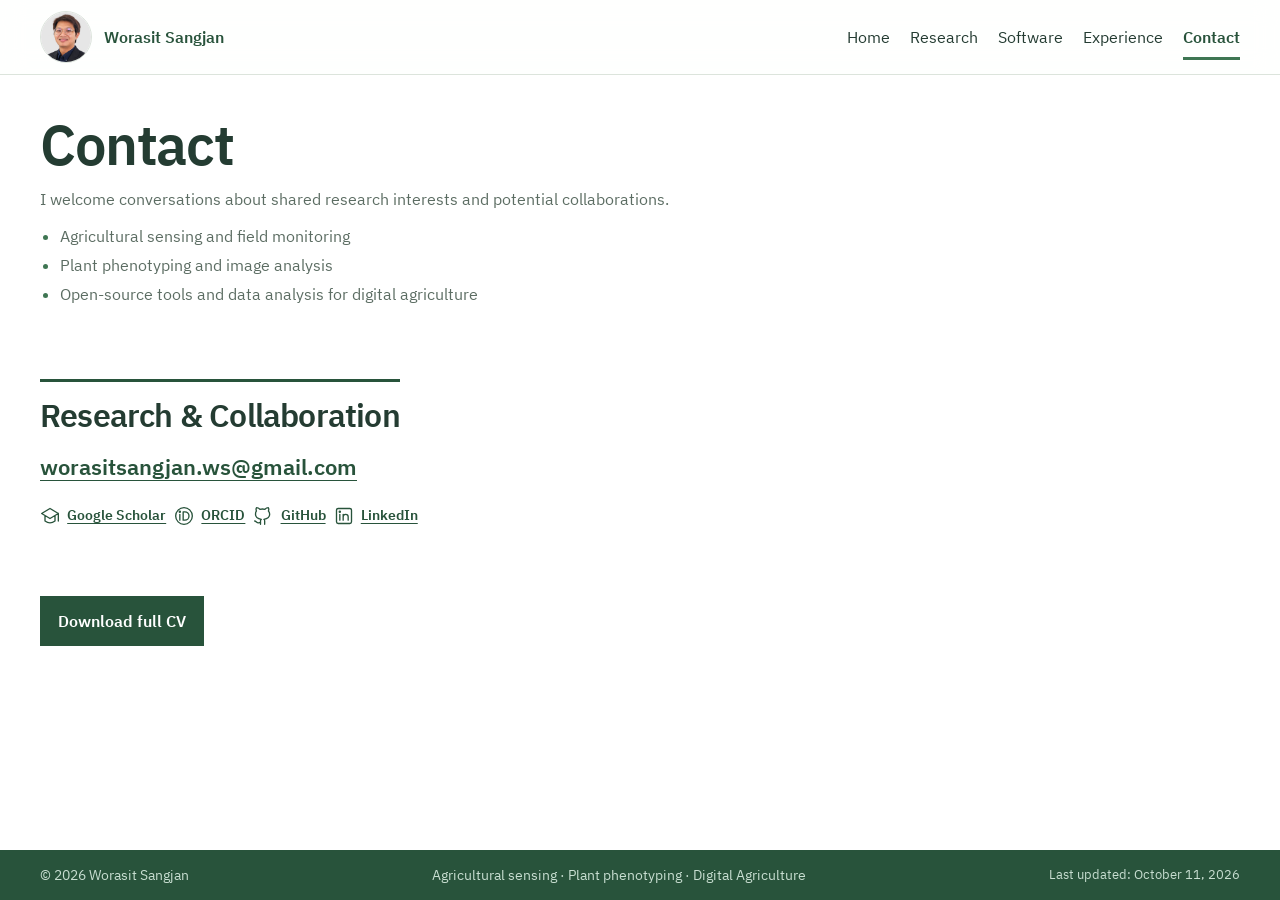
==== commit 76d9efc0: "Update UI" ====
--- a/contact.html
+++ b/contact.html
@@ -1,2 +1,2 @@
 <!DOCTYPE html>
-<html lang="en"><head><meta charset="utf-8"><meta name="viewport" content="width=device-width,initial-scale=1"><title>Contact | Worasit Sangjan</title><meta name="description" content="Contact Worasit Sangjan about agricultural sensing, plant phenotyping, and research software."><meta name="theme-color" content="#f8f7f1"><link rel="icon" type="image/svg+xml" href="data:image/svg+xml,%3Csvg%20xmlns%3D%27http%3A%2F%2Fwww.w3.org%2F2000%2Fsvg%27%20viewBox%3D%270%200%2064%2064%27%3E%3Crect%20width%3D%2764%27%20height%3D%2764%27%20rx%3D%2712%27%20fill%3D%27%23ffffff%27%2F%3E%3Ccircle%20cx%3D%2732%27%20cy%3D%2732%27%20r%3D%2722%27%20fill%3D%27%23e8f1e7%27%20stroke%3D%27%23376b4b%27%20stroke-width%3D%272%27%2F%3E%3Ctext%20x%3D%2732%27%20y%3D%2739%27%20text-anchor%3D%27middle%27%20font-family%3D%27Arial%2Csans-serif%27%20font-size%3D%2719%27%20font-weight%3D%27700%27%20fill%3D%27%2328533b%27%3EWS%3C%2Ftext%3E%3Ccircle%20cx%3D%2749%27%20cy%3D%2716%27%20r%3D%275%27%20fill%3D%27%237fa67a%27%2F%3E%3C%2Fsvg%3E"><meta property="og:type" content="website"><meta property="og:title" content="Contact | Worasit Sangjan"><meta property="og:description" content="Contact Worasit Sangjan about agricultural sensing, plant phenotyping, and research software."><meta property="og:image" content="assets/images/ws2.jpg"><meta name="twitter:card" content="summary_large_image"><link rel="stylesheet" href="assets/css/styles.css?v=20261010-updated-footer"><link rel="stylesheet" href="assets/css/typography.css?v=20261006"><link rel="stylesheet" href="assets/css/standard-pages.css?v=20261011-message-form"><link rel="stylesheet" href="assets/css/consistency.css?v=20261011-unified-media-type"><link rel="stylesheet" href="assets/css/mobile.css?v=20261011"><link rel="stylesheet" href="assets/css/responsive.css?v=20261012-menu3"><link rel="stylesheet" href="assets/css/open-layout.css?v=17"></head><body class="detail-page-body standard-page contact-page"><a class="skip" href="#main">Skip to main content</a><header><div class="wrap"><nav class="nav" aria-label="Primary navigation"><a class="brand" href="index.html" aria-label="Worasit Sangjan home"><span class="brand-mark portrait-mark"><img src="assets/images/header-portrait-gray.png" alt="" width="40" height="40" decoding="async"></span><span>Worasit Sangjan</span></a><button class="menu-toggle" type="button" aria-expanded="false" aria-controls="nav-links" aria-label="Open navigation">+</button><ul class="nav-links" id="nav-links"><li><a href="index.html">Home</a></li><li><a href="research.html">Research</a></li><li><a href="software.html">Software</a></li><li><a href="experience.html">Experience</a></li><li><a href="contact.html" aria-current="page">Contact</a></li></ul></nav></div></header><main id="main"><section id="contact" class="detail-section contact-page"><div class="wrap"><div class="section-head contact-intro"><h1>Contact</h1><p>I welcome conversations about shared research interests and potential collaborations.</p><ul class="contact-topics" aria-label="Topics for discussion and potential collaboration"><li>Agricultural sensing and field monitoring</li><li>Plant phenotyping and image analysis</li><li>Open-source tools and data analysis for digital agriculture</li></ul></div><div class="contact-details standard-panel"><h2>Research &amp; Collaboration</h2><a class="email-link" href="mailto:worasitsangjan.ws@gmail.com">worasitsangjan.ws@gmail.com</a><div class="resource-links contact-profile-links"><a href="https://scholar.google.com/citations?user=oneOvIgAAAAJ&amp;hl=en" target="_blank" rel="noopener"><svg viewbox="0 0 24 24" fill="none" stroke="currentColor" stroke-width="1.6" stroke-linecap="round" stroke-linejoin="round" aria-hidden="true"><path d="m2 9 10-6 10 6-10 6ZM6 12v6c4 3 8 3 12 0v-6M22 9v9"></path></svg><span>Google Scholar</span></a><a href="https://orcid.org/0000-0002-6369-4287" target="_blank" rel="noopener"><svg viewbox="0 0 24 24" fill="none" stroke="currentColor" stroke-width="1.6" stroke-linecap="round" stroke-linejoin="round" aria-hidden="true"><circle cx="12" cy="12" r="10"></circle><circle cx="7" cy="7" r=".7"></circle><path d="M7 10v7M11 7v10h2a5 5 0 0 0 0-10Z"></path></svg><span>ORCID</span></a><a href="https://github.com/worasit-sangjan" target="_blank" rel="noopener"><svg viewbox="0 0 24 24" fill="none" stroke="currentColor" stroke-width="1.6" stroke-linecap="round" stroke-linejoin="round" aria-hidden="true"><path d="M8 20c-4 1-4-2-6-2m12 4v-4c0-1-.4-2-1-2 4-.5 7-2 7-6 0-1-.5-3-1.5-4 .4-1 .5-3-.2-4-2 0-3 1-4 2-2-.5-4-.5-6 0-1-1-2-2-4-2-.7 1-.6 3-.2 4C3 7 3 9 3 10c0 4 3 5.5 7 6-.6.5-1 1-1 2v4"></path></svg><span>GitHub</span></a><a href="https://www.linkedin.com/in/worasit-sangjan-615aa39b/" target="_blank" rel="noopener"><svg viewbox="0 0 24 24" fill="none" stroke="currentColor" stroke-width="1.6" stroke-linecap="round" stroke-linejoin="round" aria-hidden="true"><rect x="3" y="3" width="18" height="18" rx="2"></rect><path d="M7 10v7M11 17v-7m0 3c0-4 6-4 6 0v4"></path><circle cx="7" cy="7" r=".7"></circle></svg><span>LinkedIn</span></a></div></div><div class="cv-download-row"><a class="primary-button" href="documents/Curriculum_Vitae.pdf" download>Download full CV</a></div></div></section></main><footer><div class="wrap footer-row"><span>© <span id="year"></span> Worasit Sangjan</span><span>Agricultural sensing · Plant phenotyping · Digital Agriculture</span><span class="site-updated">Last updated: <time datetime="2026-10-11">October 11, 2026</time></span></div></footer><script src="assets/js/site.js?v=20261011-sticky-resize"></script></body></html>+<html lang="en"><head><meta charset="utf-8"><meta name="viewport" content="width=device-width,initial-scale=1"><title>Contact | Worasit Sangjan</title><meta name="description" content="Contact Worasit Sangjan about agricultural sensing, plant phenotyping, and research software."><meta name="theme-color" content="#f8f7f1"><link rel="icon" type="image/svg+xml" href="data:image/svg+xml,%3Csvg%20xmlns%3D%27http%3A%2F%2Fwww.w3.org%2F2000%2Fsvg%27%20viewBox%3D%270%200%2064%2064%27%3E%3Crect%20width%3D%2764%27%20height%3D%2764%27%20rx%3D%2712%27%20fill%3D%27%23ffffff%27%2F%3E%3Ccircle%20cx%3D%2732%27%20cy%3D%2732%27%20r%3D%2722%27%20fill%3D%27%23e8f1e7%27%20stroke%3D%27%23376b4b%27%20stroke-width%3D%272%27%2F%3E%3Ctext%20x%3D%2732%27%20y%3D%2739%27%20text-anchor%3D%27middle%27%20font-family%3D%27Arial%2Csans-serif%27%20font-size%3D%2719%27%20font-weight%3D%27700%27%20fill%3D%27%2328533b%27%3EWS%3C%2Ftext%3E%3Ccircle%20cx%3D%2749%27%20cy%3D%2716%27%20r%3D%275%27%20fill%3D%27%237fa67a%27%2F%3E%3C%2Fsvg%3E"><meta property="og:type" content="website"><meta property="og:title" content="Contact | Worasit Sangjan"><meta property="og:description" content="Contact Worasit Sangjan about agricultural sensing, plant phenotyping, and research software."><meta property="og:image" content="assets/images/ws2.jpg"><meta name="twitter:card" content="summary_large_image"><link rel="stylesheet" href="assets/css/styles.css?v=20261012-final"><link rel="stylesheet" href="assets/css/typography.css?v=20261012-final"><link rel="stylesheet" href="assets/css/standard-pages.css?v=20261012-final"><link rel="stylesheet" href="assets/css/consistency.css?v=20261012-final"><link rel="stylesheet" href="assets/css/mobile.css?v=20261012-final"><link rel="stylesheet" href="assets/css/responsive.css?v=20261012-final"><link rel="stylesheet" href="assets/css/open-layout.css?v=20261012-final"></head><body class="detail-page-body standard-page contact-page"><a class="skip" href="#main">Skip to main content</a><header><div class="wrap"><nav class="nav" aria-label="Primary navigation"><a class="brand" href="index.html" aria-label="Worasit Sangjan home"><span class="brand-mark portrait-mark"><img src="assets/images/header-portrait-gray.png" alt="" width="40" height="40" decoding="async"></span><span>Worasit Sangjan</span></a><button class="menu-toggle" type="button" aria-expanded="false" aria-controls="nav-links" aria-label="Open navigation">+</button><ul class="nav-links" id="nav-links"><li><a href="index.html">Home</a></li><li><a href="research.html">Research</a></li><li><a href="software.html">Software</a></li><li><a href="experience.html">Experience</a></li><li><a href="contact.html" aria-current="page">Contact</a></li></ul></nav></div></header><main id="main"><section id="contact" class="detail-section contact-page"><div class="wrap"><div class="section-head contact-intro"><h1>Contact</h1><p>I welcome conversations about shared research interests and potential collaborations.</p><ul class="contact-topics" aria-label="Topics for discussion and potential collaboration"><li>Agricultural sensing and field monitoring</li><li>Plant phenotyping and image analysis</li><li>Open-source tools and data analysis for digital agriculture</li></ul></div><div class="contact-details standard-panel"><h2>Research &amp; Collaboration</h2><a class="email-link" href="mailto:worasitsangjan.ws@gmail.com">worasitsangjan.ws@gmail.com</a><div class="resource-links contact-profile-links"><a href="https://scholar.google.com/citations?user=oneOvIgAAAAJ&amp;hl=en" target="_blank" rel="noopener"><svg viewbox="0 0 24 24" fill="none" stroke="currentColor" stroke-width="1.6" stroke-linecap="round" stroke-linejoin="round" aria-hidden="true"><path d="m2 9 10-6 10 6-10 6ZM6 12v6c4 3 8 3 12 0v-6M22 9v9"></path></svg><span>Google Scholar</span></a><a href="https://orcid.org/0000-0002-6369-4287" target="_blank" rel="noopener"><svg viewbox="0 0 24 24" fill="none" stroke="currentColor" stroke-width="1.6" stroke-linecap="round" stroke-linejoin="round" aria-hidden="true"><circle cx="12" cy="12" r="10"></circle><circle cx="7" cy="7" r=".7"></circle><path d="M7 10v7M11 7v10h2a5 5 0 0 0 0-10Z"></path></svg><span>ORCID</span></a><a href="https://github.com/worasit-sangjan" target="_blank" rel="noopener"><svg viewbox="0 0 24 24" fill="none" stroke="currentColor" stroke-width="1.6" stroke-linecap="round" stroke-linejoin="round" aria-hidden="true"><path d="M8 20c-4 1-4-2-6-2m12 4v-4c0-1-.4-2-1-2 4-.5 7-2 7-6 0-1-.5-3-1.5-4 .4-1 .5-3-.2-4-2 0-3 1-4 2-2-.5-4-.5-6 0-1-1-2-2-4-2-.7 1-.6 3-.2 4C3 7 3 9 3 10c0 4 3 5.5 7 6-.6.5-1 1-1 2v4"></path></svg><span>GitHub</span></a><a href="https://www.linkedin.com/in/worasit-sangjan-615aa39b/" target="_blank" rel="noopener"><svg viewbox="0 0 24 24" fill="none" stroke="currentColor" stroke-width="1.6" stroke-linecap="round" stroke-linejoin="round" aria-hidden="true"><rect x="3" y="3" width="18" height="18" rx="2"></rect><path d="M7 10v7M11 17v-7m0 3c0-4 6-4 6 0v4"></path><circle cx="7" cy="7" r=".7"></circle></svg><span>LinkedIn</span></a></div></div><div class="cv-download-row"><a class="primary-button" href="documents/Curriculum_Vitae.pdf" download>Download full CV</a></div></div></section></main><footer><div class="wrap footer-row"><span>© <span id="year"></span> Worasit Sangjan</span><span>Agricultural sensing · Plant phenotyping · Digital Agriculture</span><span class="site-updated">Last updated: <time datetime="2026-10-11">October 11, 2026</time></span></div></footer><script src="assets/js/site.js?v=20261012-final"></script></body></html>
--- a/assets/css/responsive.css
+++ b/assets/css/responsive.css
@@ -204,3 +204,7 @@
  body .menu-toggle{padding:0 .65rem;gap:.4rem}
  body .nav{gap:.5rem}
 }
+@media(max-width:380px){
+ body .brand span:last-child{display:none}
+ body .nav{min-height:56px}
+}
--- a/assets/css/open-layout.css
+++ b/assets/css/open-layout.css
@@ -126,3 +126,20 @@
 
 /* Label the paper list the same way as the skills lists. */
 body.research-page section.research-chapter .research-topics-panel::before{content:"Research and publications";display:block;margin:0 0 .6rem;font-size:.8125rem;font-weight:600;letter-spacing:.1em;text-transform:uppercase;color:#3f7653}
+
+/* Phones up to 480px: text-only tabs on every page, to save screen height. */
+@media(max-width:480px){
+ body:is(.research-page,.software-page,.standard-page) :is(.scale-nav,.software-scale-nav,.standard-section-nav) :is(.research-category-icon,.section-nav-icon){display:none!important}
+ body:is(.research-page,.software-page,.standard-page) :is(.scale-nav,.software-scale-nav,.standard-section-nav)>a,
+ body:is(.research-page,.software-page,.standard-page) :is(.scale-nav,.software-scale-nav,.standard-section-nav).is-compact-section-nav>a{min-height:40px!important;justify-content:center;padding:.4rem .1rem!important}
+ body:is(.research-page,.software-page,.standard-page) :is(.scale-nav,.software-scale-nav,.standard-section-nav)>a :is(strong,.tab-label-short,.tab-label-phone,span:not(.research-category-icon):not(.section-nav-icon)){font-size:.8125rem!important}
+}
+
+/* Bigger phones: icon and label on one line where the tab is wide enough. */
+@media(min-width:481px) and (max-width:600px){
+ body:is(.software-page,.standard-page) :is(.software-scale-nav,.standard-section-nav)>a,
+ body:is(.software-page,.standard-page) :is(.software-scale-nav,.standard-section-nav).is-compact-section-nav>a{flex-direction:row!important;gap:.4rem!important;min-height:44px!important}
+}
+@media(min-width:481px) and (max-width:600px){
+ body.research-page .scale-nav>a,body.research-page .scale-nav.is-compact-section-nav>a{flex-direction:row!important;gap:.3rem!important;min-height:44px!important}
+}
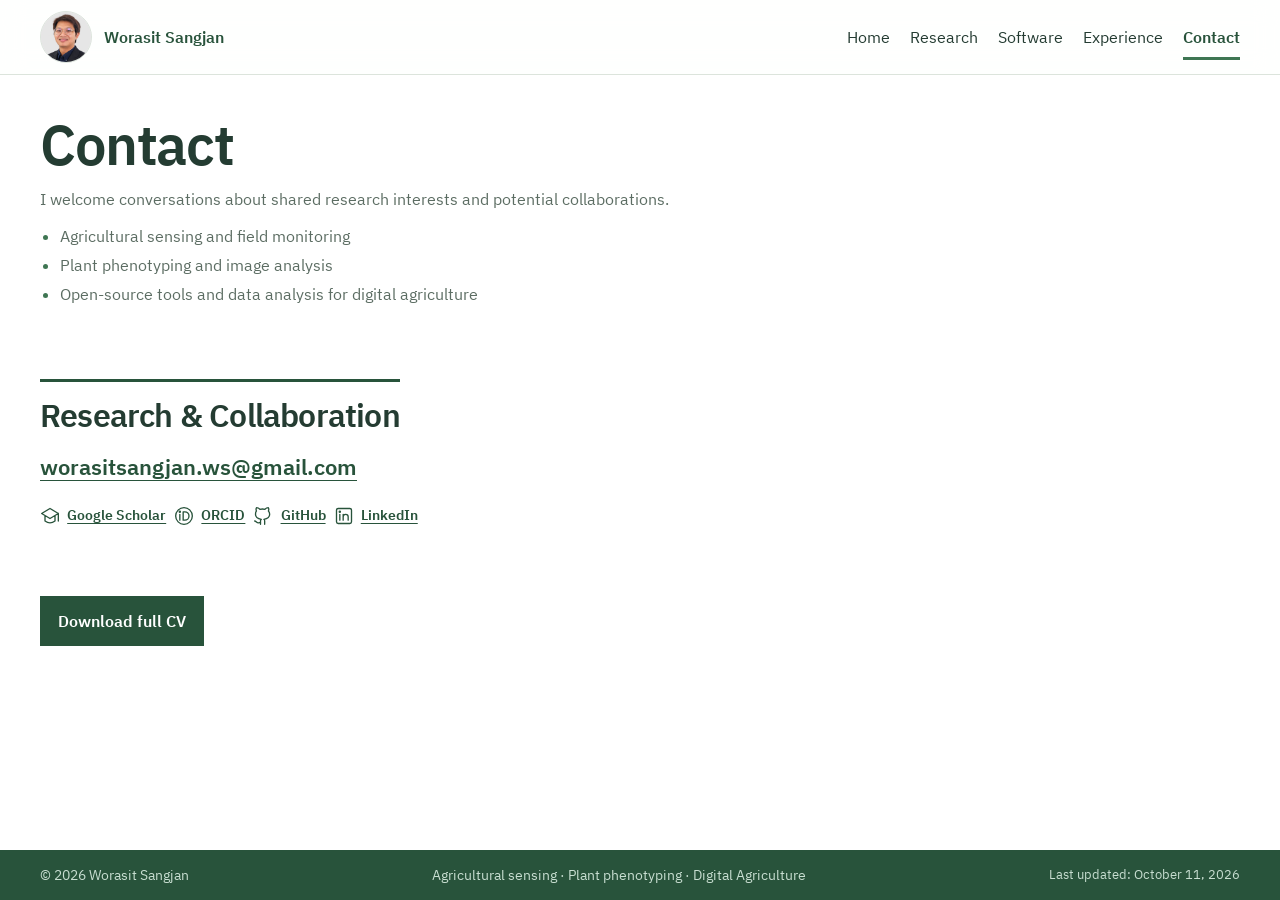
==== commit 30632ff3: "Update the website link" ====
--- a/contact.html
+++ b/contact.html
@@ -1,2 +1,2 @@
 <!DOCTYPE html>
-<html lang="en"><head><meta charset="utf-8"><meta name="viewport" content="width=device-width,initial-scale=1"><title>Contact | Worasit Sangjan</title><meta name="description" content="Contact Worasit Sangjan about agricultural sensing, plant phenotyping, and research software."><meta name="theme-color" content="#f8f7f1"><link rel="icon" type="image/svg+xml" href="data:image/svg+xml,%3Csvg%20xmlns%3D%27http%3A%2F%2Fwww.w3.org%2F2000%2Fsvg%27%20viewBox%3D%270%200%2064%2064%27%3E%3Crect%20width%3D%2764%27%20height%3D%2764%27%20rx%3D%2712%27%20fill%3D%27%23ffffff%27%2F%3E%3Ccircle%20cx%3D%2732%27%20cy%3D%2732%27%20r%3D%2722%27%20fill%3D%27%23e8f1e7%27%20stroke%3D%27%23376b4b%27%20stroke-width%3D%272%27%2F%3E%3Ctext%20x%3D%2732%27%20y%3D%2739%27%20text-anchor%3D%27middle%27%20font-family%3D%27Arial%2Csans-serif%27%20font-size%3D%2719%27%20font-weight%3D%27700%27%20fill%3D%27%2328533b%27%3EWS%3C%2Ftext%3E%3Ccircle%20cx%3D%2749%27%20cy%3D%2716%27%20r%3D%275%27%20fill%3D%27%237fa67a%27%2F%3E%3C%2Fsvg%3E"><meta property="og:type" content="website"><meta property="og:title" content="Contact | Worasit Sangjan"><meta property="og:description" content="Contact Worasit Sangjan about agricultural sensing, plant phenotyping, and research software."><meta property="og:image" content="assets/images/ws2.jpg"><meta name="twitter:card" content="summary_large_image"><link rel="stylesheet" href="assets/css/styles.css?v=20261012-final"><link rel="stylesheet" href="assets/css/typography.css?v=20261012-final"><link rel="stylesheet" href="assets/css/standard-pages.css?v=20261012-final"><link rel="stylesheet" href="assets/css/consistency.css?v=20261012-final"><link rel="stylesheet" href="assets/css/mobile.css?v=20261012-final"><link rel="stylesheet" href="assets/css/responsive.css?v=20261012-final"><link rel="stylesheet" href="assets/css/open-layout.css?v=20261012-final"></head><body class="detail-page-body standard-page contact-page"><a class="skip" href="#main">Skip to main content</a><header><div class="wrap"><nav class="nav" aria-label="Primary navigation"><a class="brand" href="index.html" aria-label="Worasit Sangjan home"><span class="brand-mark portrait-mark"><img src="assets/images/header-portrait-gray.png" alt="" width="40" height="40" decoding="async"></span><span>Worasit Sangjan</span></a><button class="menu-toggle" type="button" aria-expanded="false" aria-controls="nav-links" aria-label="Open navigation">+</button><ul class="nav-links" id="nav-links"><li><a href="index.html">Home</a></li><li><a href="research.html">Research</a></li><li><a href="software.html">Software</a></li><li><a href="experience.html">Experience</a></li><li><a href="contact.html" aria-current="page">Contact</a></li></ul></nav></div></header><main id="main"><section id="contact" class="detail-section contact-page"><div class="wrap"><div class="section-head contact-intro"><h1>Contact</h1><p>I welcome conversations about shared research interests and potential collaborations.</p><ul class="contact-topics" aria-label="Topics for discussion and potential collaboration"><li>Agricultural sensing and field monitoring</li><li>Plant phenotyping and image analysis</li><li>Open-source tools and data analysis for digital agriculture</li></ul></div><div class="contact-details standard-panel"><h2>Research &amp; Collaboration</h2><a class="email-link" href="mailto:worasitsangjan.ws@gmail.com">worasitsangjan.ws@gmail.com</a><div class="resource-links contact-profile-links"><a href="https://scholar.google.com/citations?user=oneOvIgAAAAJ&amp;hl=en" target="_blank" rel="noopener"><svg viewbox="0 0 24 24" fill="none" stroke="currentColor" stroke-width="1.6" stroke-linecap="round" stroke-linejoin="round" aria-hidden="true"><path d="m2 9 10-6 10 6-10 6ZM6 12v6c4 3 8 3 12 0v-6M22 9v9"></path></svg><span>Google Scholar</span></a><a href="https://orcid.org/0000-0002-6369-4287" target="_blank" rel="noopener"><svg viewbox="0 0 24 24" fill="none" stroke="currentColor" stroke-width="1.6" stroke-linecap="round" stroke-linejoin="round" aria-hidden="true"><circle cx="12" cy="12" r="10"></circle><circle cx="7" cy="7" r=".7"></circle><path d="M7 10v7M11 7v10h2a5 5 0 0 0 0-10Z"></path></svg><span>ORCID</span></a><a href="https://github.com/worasit-sangjan" target="_blank" rel="noopener"><svg viewbox="0 0 24 24" fill="none" stroke="currentColor" stroke-width="1.6" stroke-linecap="round" stroke-linejoin="round" aria-hidden="true"><path d="M8 20c-4 1-4-2-6-2m12 4v-4c0-1-.4-2-1-2 4-.5 7-2 7-6 0-1-.5-3-1.5-4 .4-1 .5-3-.2-4-2 0-3 1-4 2-2-.5-4-.5-6 0-1-1-2-2-4-2-.7 1-.6 3-.2 4C3 7 3 9 3 10c0 4 3 5.5 7 6-.6.5-1 1-1 2v4"></path></svg><span>GitHub</span></a><a href="https://www.linkedin.com/in/worasit-sangjan-615aa39b/" target="_blank" rel="noopener"><svg viewbox="0 0 24 24" fill="none" stroke="currentColor" stroke-width="1.6" stroke-linecap="round" stroke-linejoin="round" aria-hidden="true"><rect x="3" y="3" width="18" height="18" rx="2"></rect><path d="M7 10v7M11 17v-7m0 3c0-4 6-4 6 0v4"></path><circle cx="7" cy="7" r=".7"></circle></svg><span>LinkedIn</span></a></div></div><div class="cv-download-row"><a class="primary-button" href="documents/Curriculum_Vitae.pdf" download>Download full CV</a></div></div></section></main><footer><div class="wrap footer-row"><span>© <span id="year"></span> Worasit Sangjan</span><span>Agricultural sensing · Plant phenotyping · Digital Agriculture</span><span class="site-updated">Last updated: <time datetime="2026-10-11">October 11, 2026</time></span></div></footer><script src="assets/js/site.js?v=20261012-final"></script></body></html>+<html lang="en"><head><meta charset="utf-8"><meta name="viewport" content="width=device-width,initial-scale=1"><title>Contact | Worasit Sangjan</title><meta name="description" content="Contact Worasit Sangjan about agricultural sensing, plant phenotyping, and research software."><meta name="theme-color" content="#f8f7f1"><link rel="icon" type="image/svg+xml" href="data:image/svg+xml,%3Csvg%20xmlns%3D%27http%3A%2F%2Fwww.w3.org%2F2000%2Fsvg%27%20viewBox%3D%270%200%2064%2064%27%3E%3Crect%20width%3D%2764%27%20height%3D%2764%27%20rx%3D%2712%27%20fill%3D%27%23ffffff%27%2F%3E%3Ccircle%20cx%3D%2732%27%20cy%3D%2732%27%20r%3D%2722%27%20fill%3D%27%23e8f1e7%27%20stroke%3D%27%23376b4b%27%20stroke-width%3D%272%27%2F%3E%3Ctext%20x%3D%2732%27%20y%3D%2739%27%20text-anchor%3D%27middle%27%20font-family%3D%27Arial%2Csans-serif%27%20font-size%3D%2719%27%20font-weight%3D%27700%27%20fill%3D%27%2328533b%27%3EWS%3C%2Ftext%3E%3Ccircle%20cx%3D%2749%27%20cy%3D%2716%27%20r%3D%275%27%20fill%3D%27%237fa67a%27%2F%3E%3C%2Fsvg%3E"><meta property="og:type" content="website"><meta property="og:title" content="Contact | Worasit Sangjan"><meta property="og:description" content="Contact Worasit Sangjan about agricultural sensing, plant phenotyping, and research software."><meta property="og:image" content="assets/images/ws2.jpg"><meta name="twitter:card" content="summary_large_image"><link rel="stylesheet" href="assets/css/styles.css?v=20261012-final"><link rel="stylesheet" href="assets/css/typography.css?v=20261012-final"><link rel="stylesheet" href="assets/css/standard-pages.css?v=20261012-final"><link rel="stylesheet" href="assets/css/consistency.css?v=20261012-final"><link rel="stylesheet" href="assets/css/mobile.css?v=20261012-final"><link rel="stylesheet" href="assets/css/responsive.css?v=20261012-final"><link rel="stylesheet" href="assets/css/open-layout.css?v=20261012-final"></head><body class="detail-page-body standard-page contact-page"><a class="skip" href="#main">Skip to main content</a><header><div class="wrap"><nav class="nav" aria-label="Primary navigation"><a class="brand" href="index.html" aria-label="Worasit Sangjan home"><span class="brand-mark portrait-mark"><img src="assets/images/header-portrait-gray.png" alt="" width="40" height="40" decoding="async"></span><span>Worasit Sangjan</span></a><button class="menu-toggle" type="button" aria-expanded="false" aria-controls="nav-links" aria-label="Open navigation">+</button><ul class="nav-links" id="nav-links"><li><a href="index.html">Home</a></li><li><a href="research.html">Research</a></li><li><a href="software.html">Software</a></li><li><a href="experience.html">Experience</a></li><li><a href="contact.html" aria-current="page">Contact</a></li></ul></nav></div></header><main id="main"><section id="contact" class="detail-section contact-page"><div class="wrap"><div class="section-head contact-intro"><h1>Contact</h1><p>I welcome conversations about shared research interests and potential collaborations.</p><ul class="contact-topics" aria-label="Topics for discussion and potential collaboration"><li>Agricultural sensing and field monitoring</li><li>Plant phenotyping and image analysis</li><li>Open-source tools and data analysis for digital agriculture</li></ul></div><div class="contact-details standard-panel"><h2>Research &amp; Collaboration</h2><a class="email-link" href="mailto:worasitsangjan.ws@gmail.com">worasitsangjan.ws@gmail.com</a><div class="resource-links contact-profile-links"><a href="https://scholar.google.com/citations?user=oneOvIgAAAAJ&amp;hl=en" target="_blank" rel="noopener"><svg viewbox="0 0 24 24" fill="none" stroke="currentColor" stroke-width="1.6" stroke-linecap="round" stroke-linejoin="round" aria-hidden="true"><path d="m2 9 10-6 10 6-10 6ZM6 12v6c4 3 8 3 12 0v-6M22 9v9"></path></svg><span>Google Scholar</span></a><a href="https://orcid.org/0000-0002-6369-4287" target="_blank" rel="noopener"><svg viewbox="0 0 24 24" fill="none" stroke="currentColor" stroke-width="1.6" stroke-linecap="round" stroke-linejoin="round" aria-hidden="true"><circle cx="12" cy="12" r="10"></circle><circle cx="7" cy="7" r=".7"></circle><path d="M7 10v7M11 7v10h2a5 5 0 0 0 0-10Z"></path></svg><span>ORCID</span></a><a href="https://github.com/WorasitSangjan" target="_blank" rel="noopener"><svg viewbox="0 0 24 24" fill="none" stroke="currentColor" stroke-width="1.6" stroke-linecap="round" stroke-linejoin="round" aria-hidden="true"><path d="M8 20c-4 1-4-2-6-2m12 4v-4c0-1-.4-2-1-2 4-.5 7-2 7-6 0-1-.5-3-1.5-4 .4-1 .5-3-.2-4-2 0-3 1-4 2-2-.5-4-.5-6 0-1-1-2-2-4-2-.7 1-.6 3-.2 4C3 7 3 9 3 10c0 4 3 5.5 7 6-.6.5-1 1-1 2v4"></path></svg><span>GitHub</span></a><a href="https://www.linkedin.com/in/worasit-sangjan-615aa39b/" target="_blank" rel="noopener"><svg viewbox="0 0 24 24" fill="none" stroke="currentColor" stroke-width="1.6" stroke-linecap="round" stroke-linejoin="round" aria-hidden="true"><rect x="3" y="3" width="18" height="18" rx="2"></rect><path d="M7 10v7M11 17v-7m0 3c0-4 6-4 6 0v4"></path><circle cx="7" cy="7" r=".7"></circle></svg><span>LinkedIn</span></a></div></div><div class="cv-download-row"><a class="primary-button" href="documents/Curriculum_Vitae.pdf" download>Download full CV</a></div></div></section></main><footer><div class="wrap footer-row"><span>© <span id="year"></span> Worasit Sangjan</span><span>Agricultural sensing · Plant phenotyping · Digital Agriculture</span><span class="site-updated">Last updated: <time datetime="2026-10-11">October 11, 2026</time></span></div></footer><script src="assets/js/site.js?v=20261012-final"></script></body></html>
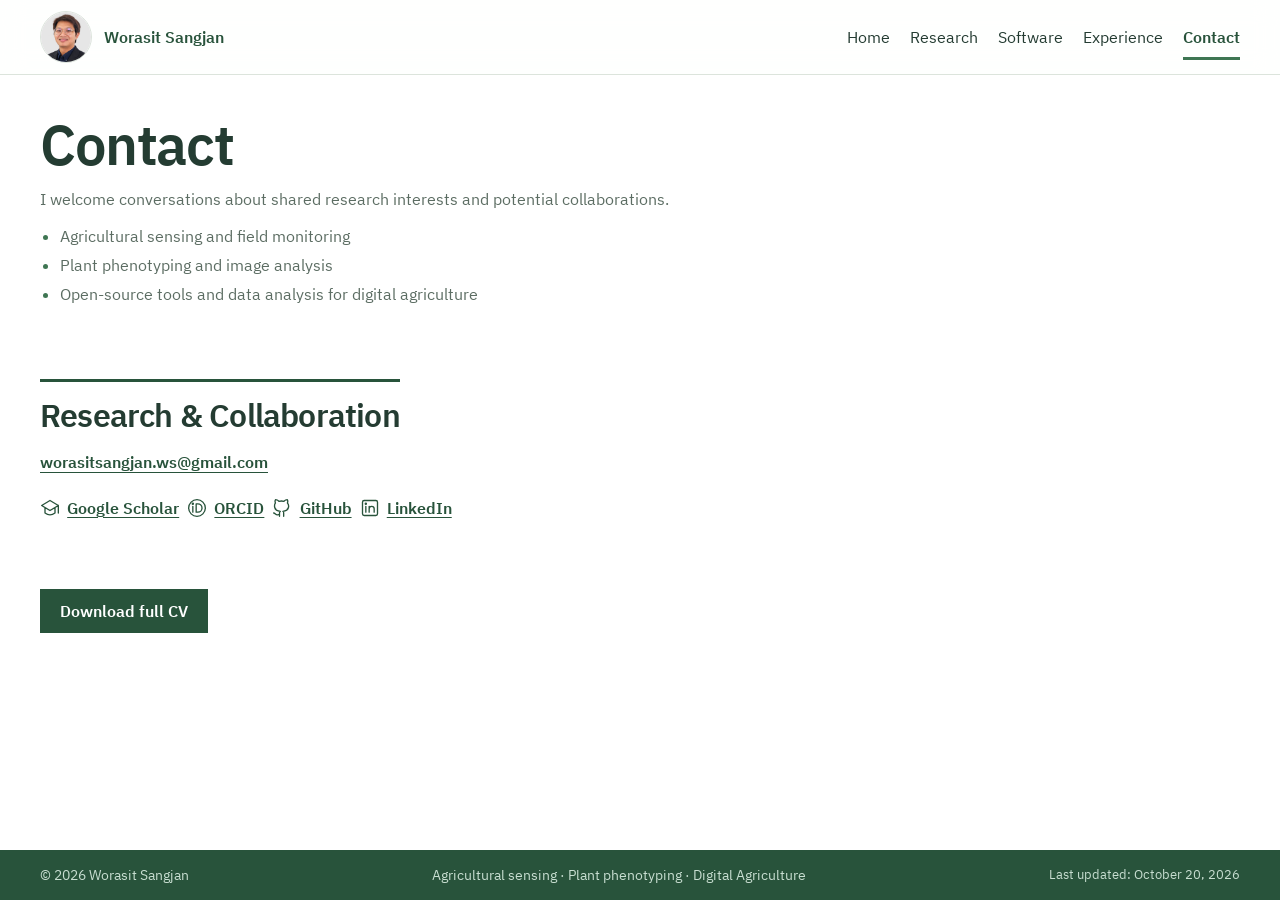
==== commit 7477116a: "Update website's formt" ====
--- a/contact.html
+++ b/contact.html
@@ -1,2 +1,2 @@
 <!DOCTYPE html>
-<html lang="en"><head><meta charset="utf-8"><meta name="viewport" content="width=device-width,initial-scale=1"><title>Contact | Worasit Sangjan</title><meta name="description" content="Contact Worasit Sangjan about agricultural sensing, plant phenotyping, and research software."><meta name="theme-color" content="#f8f7f1"><link rel="icon" type="image/svg+xml" href="data:image/svg+xml,%3Csvg%20xmlns%3D%27http%3A%2F%2Fwww.w3.org%2F2000%2Fsvg%27%20viewBox%3D%270%200%2064%2064%27%3E%3Crect%20width%3D%2764%27%20height%3D%2764%27%20rx%3D%2712%27%20fill%3D%27%23ffffff%27%2F%3E%3Ccircle%20cx%3D%2732%27%20cy%3D%2732%27%20r%3D%2722%27%20fill%3D%27%23e8f1e7%27%20stroke%3D%27%23376b4b%27%20stroke-width%3D%272%27%2F%3E%3Ctext%20x%3D%2732%27%20y%3D%2739%27%20text-anchor%3D%27middle%27%20font-family%3D%27Arial%2Csans-serif%27%20font-size%3D%2719%27%20font-weight%3D%27700%27%20fill%3D%27%2328533b%27%3EWS%3C%2Ftext%3E%3Ccircle%20cx%3D%2749%27%20cy%3D%2716%27%20r%3D%275%27%20fill%3D%27%237fa67a%27%2F%3E%3C%2Fsvg%3E"><meta property="og:type" content="website"><meta property="og:title" content="Contact | Worasit Sangjan"><meta property="og:description" content="Contact Worasit Sangjan about agricultural sensing, plant phenotyping, and research software."><meta property="og:image" content="assets/images/ws2.jpg"><meta name="twitter:card" content="summary_large_image"><link rel="stylesheet" href="assets/css/styles.css?v=20261012-final"><link rel="stylesheet" href="assets/css/typography.css?v=20261012-final"><link rel="stylesheet" href="assets/css/standard-pages.css?v=20261012-final"><link rel="stylesheet" href="assets/css/consistency.css?v=20261012-final"><link rel="stylesheet" href="assets/css/mobile.css?v=20261012-final"><link rel="stylesheet" href="assets/css/responsive.css?v=20261012-final"><link rel="stylesheet" href="assets/css/open-layout.css?v=20261012-final"></head><body class="detail-page-body standard-page contact-page"><a class="skip" href="#main">Skip to main content</a><header><div class="wrap"><nav class="nav" aria-label="Primary navigation"><a class="brand" href="index.html" aria-label="Worasit Sangjan home"><span class="brand-mark portrait-mark"><img src="assets/images/header-portrait-gray.png" alt="" width="40" height="40" decoding="async"></span><span>Worasit Sangjan</span></a><button class="menu-toggle" type="button" aria-expanded="false" aria-controls="nav-links" aria-label="Open navigation">+</button><ul class="nav-links" id="nav-links"><li><a href="index.html">Home</a></li><li><a href="research.html">Research</a></li><li><a href="software.html">Software</a></li><li><a href="experience.html">Experience</a></li><li><a href="contact.html" aria-current="page">Contact</a></li></ul></nav></div></header><main id="main"><section id="contact" class="detail-section contact-page"><div class="wrap"><div class="section-head contact-intro"><h1>Contact</h1><p>I welcome conversations about shared research interests and potential collaborations.</p><ul class="contact-topics" aria-label="Topics for discussion and potential collaboration"><li>Agricultural sensing and field monitoring</li><li>Plant phenotyping and image analysis</li><li>Open-source tools and data analysis for digital agriculture</li></ul></div><div class="contact-details standard-panel"><h2>Research &amp; Collaboration</h2><a class="email-link" href="mailto:worasitsangjan.ws@gmail.com">worasitsangjan.ws@gmail.com</a><div class="resource-links contact-profile-links"><a href="https://scholar.google.com/citations?user=oneOvIgAAAAJ&amp;hl=en" target="_blank" rel="noopener"><svg viewbox="0 0 24 24" fill="none" stroke="currentColor" stroke-width="1.6" stroke-linecap="round" stroke-linejoin="round" aria-hidden="true"><path d="m2 9 10-6 10 6-10 6ZM6 12v6c4 3 8 3 12 0v-6M22 9v9"></path></svg><span>Google Scholar</span></a><a href="https://orcid.org/0000-0002-6369-4287" target="_blank" rel="noopener"><svg viewbox="0 0 24 24" fill="none" stroke="currentColor" stroke-width="1.6" stroke-linecap="round" stroke-linejoin="round" aria-hidden="true"><circle cx="12" cy="12" r="10"></circle><circle cx="7" cy="7" r=".7"></circle><path d="M7 10v7M11 7v10h2a5 5 0 0 0 0-10Z"></path></svg><span>ORCID</span></a><a href="https://github.com/WorasitSangjan" target="_blank" rel="noopener"><svg viewbox="0 0 24 24" fill="none" stroke="currentColor" stroke-width="1.6" stroke-linecap="round" stroke-linejoin="round" aria-hidden="true"><path d="M8 20c-4 1-4-2-6-2m12 4v-4c0-1-.4-2-1-2 4-.5 7-2 7-6 0-1-.5-3-1.5-4 .4-1 .5-3-.2-4-2 0-3 1-4 2-2-.5-4-.5-6 0-1-1-2-2-4-2-.7 1-.6 3-.2 4C3 7 3 9 3 10c0 4 3 5.5 7 6-.6.5-1 1-1 2v4"></path></svg><span>GitHub</span></a><a href="https://www.linkedin.com/in/worasit-sangjan-615aa39b/" target="_blank" rel="noopener"><svg viewbox="0 0 24 24" fill="none" stroke="currentColor" stroke-width="1.6" stroke-linecap="round" stroke-linejoin="round" aria-hidden="true"><rect x="3" y="3" width="18" height="18" rx="2"></rect><path d="M7 10v7M11 17v-7m0 3c0-4 6-4 6 0v4"></path><circle cx="7" cy="7" r=".7"></circle></svg><span>LinkedIn</span></a></div></div><div class="cv-download-row"><a class="primary-button" href="documents/Curriculum_Vitae.pdf" download>Download full CV</a></div></div></section></main><footer><div class="wrap footer-row"><span>© <span id="year"></span> Worasit Sangjan</span><span>Agricultural sensing · Plant phenotyping · Digital Agriculture</span><span class="site-updated">Last updated: <time datetime="2026-10-11">October 11, 2026</time></span></div></footer><script src="assets/js/site.js?v=20261012-final"></script></body></html>+<html lang="en"><head><meta charset="utf-8"><meta name="viewport" content="width=device-width,initial-scale=1"><title>Contact | Worasit Sangjan</title><meta name="description" content="Contact Worasit Sangjan about agricultural sensing, plant phenotyping, and research software."><meta name="theme-color" content="#f8f7f1"><link rel="icon" type="image/svg+xml" href="data:image/svg+xml,%3Csvg%20xmlns%3D%27http%3A%2F%2Fwww.w3.org%2F2000%2Fsvg%27%20viewBox%3D%270%200%2064%2064%27%3E%3Crect%20width%3D%2764%27%20height%3D%2764%27%20rx%3D%2712%27%20fill%3D%27%23ffffff%27%2F%3E%3Ccircle%20cx%3D%2732%27%20cy%3D%2732%27%20r%3D%2722%27%20fill%3D%27%23e8f1e7%27%20stroke%3D%27%23376b4b%27%20stroke-width%3D%272%27%2F%3E%3Ctext%20x%3D%2732%27%20y%3D%2739%27%20text-anchor%3D%27middle%27%20font-family%3D%27Arial%2Csans-serif%27%20font-size%3D%2719%27%20font-weight%3D%27700%27%20fill%3D%27%2328533b%27%3EWS%3C%2Ftext%3E%3Ccircle%20cx%3D%2749%27%20cy%3D%2716%27%20r%3D%275%27%20fill%3D%27%237fa67a%27%2F%3E%3C%2Fsvg%3E"><meta property="og:type" content="website"><meta property="og:title" content="Contact | Worasit Sangjan"><meta property="og:description" content="Contact Worasit Sangjan about agricultural sensing, plant phenotyping, and research software."><meta property="og:image" content="assets/images/ws2.jpg"><meta name="twitter:card" content="summary_large_image"><link rel="stylesheet" href="assets/css/styles.css?v=20261012-final"><link rel="stylesheet" href="assets/css/typography.css?v=20261012-final"><link rel="stylesheet" href="assets/css/standard-pages.css?v=20261012-final"><link rel="stylesheet" href="assets/css/consistency.css?v=20261012-final"><link rel="stylesheet" href="assets/css/mobile.css?v=20261012-final"><link rel="stylesheet" href="assets/css/responsive.css?v=20261012-final"><link rel="stylesheet" href="assets/css/open-layout.css?v=20261020-intro"><link rel="stylesheet" href="assets/css/standard.css?v=20261020-intro"><script data-goatcounter="https://worasitsangjan.goatcounter.com/count" async src="//gc.zgo.at/count.js"></script></head><body class="detail-page-body standard-page contact-page"><a class="skip" href="#main">Skip to main content</a><header><div class="wrap"><nav class="nav" aria-label="Primary navigation"><a class="brand" href="index.html" aria-label="Worasit Sangjan home"><span class="brand-mark portrait-mark"><img src="assets/images/header-portrait-gray.png" alt="" width="40" height="40" decoding="async"></span><span>Worasit Sangjan</span></a><button class="menu-toggle" type="button" aria-expanded="false" aria-controls="nav-links" aria-label="Open navigation">+</button><ul class="nav-links" id="nav-links"><li><a href="index.html">Home</a></li><li><a href="research.html">Research</a></li><li><a href="software.html">Software</a></li><li><a href="experience.html">Experience</a></li><li><a href="contact.html" aria-current="page">Contact</a></li></ul></nav></div></header><main id="main"><section id="contact" class="detail-section contact-page"><div class="wrap"><div class="section-head contact-intro"><h1>Contact</h1><p>I welcome conversations about shared research interests and potential collaborations.</p><ul class="contact-topics" aria-label="Topics for discussion and potential collaboration"><li>Agricultural sensing and field monitoring</li><li>Plant phenotyping and image analysis</li><li>Open-source tools and data analysis for digital agriculture</li></ul></div><div class="contact-details standard-panel"><h2>Research &amp; Collaboration</h2><a class="email-link" href="mailto:worasitsangjan.ws@gmail.com">worasitsangjan.ws@gmail.com</a><div class="resource-links contact-profile-links"><a href="https://scholar.google.com/citations?user=oneOvIgAAAAJ&amp;hl=en" target="_blank" rel="noopener"><svg viewbox="0 0 24 24" fill="none" stroke="currentColor" stroke-width="1.6" stroke-linecap="round" stroke-linejoin="round" aria-hidden="true"><path d="m2 9 10-6 10 6-10 6ZM6 12v6c4 3 8 3 12 0v-6M22 9v9"></path></svg><span>Google Scholar</span></a><a href="https://orcid.org/0000-0002-6369-4287" target="_blank" rel="noopener"><svg viewbox="0 0 24 24" fill="none" stroke="currentColor" stroke-width="1.6" stroke-linecap="round" stroke-linejoin="round" aria-hidden="true"><circle cx="12" cy="12" r="10"></circle><circle cx="7" cy="7" r=".7"></circle><path d="M7 10v7M11 7v10h2a5 5 0 0 0 0-10Z"></path></svg><span>ORCID</span></a><a href="https://github.com/WorasitSangjan" target="_blank" rel="noopener"><svg viewbox="0 0 24 24" fill="none" stroke="currentColor" stroke-width="1.6" stroke-linecap="round" stroke-linejoin="round" aria-hidden="true"><path d="M8 20c-4 1-4-2-6-2m12 4v-4c0-1-.4-2-1-2 4-.5 7-2 7-6 0-1-.5-3-1.5-4 .4-1 .5-3-.2-4-2 0-3 1-4 2-2-.5-4-.5-6 0-1-1-2-2-4-2-.7 1-.6 3-.2 4C3 7 3 9 3 10c0 4 3 5.5 7 6-.6.5-1 1-1 2v4"></path></svg><span>GitHub</span></a><a href="https://www.linkedin.com/in/worasit-sangjan-615aa39b/" target="_blank" rel="noopener"><svg viewbox="0 0 24 24" fill="none" stroke="currentColor" stroke-width="1.6" stroke-linecap="round" stroke-linejoin="round" aria-hidden="true"><rect x="3" y="3" width="18" height="18" rx="2"></rect><path d="M7 10v7M11 17v-7m0 3c0-4 6-4 6 0v4"></path><circle cx="7" cy="7" r=".7"></circle></svg><span>LinkedIn</span></a></div></div><div class="cv-download-row"><a class="primary-button" href="documents/Curriculum_Vitae.pdf" download>Download full CV</a></div></div></section></main><footer><div class="wrap footer-row"><span>© <span id="year"></span> Worasit Sangjan</span><span>Agricultural sensing · Plant phenotyping · Digital Agriculture</span><span class="site-updated">Last updated: <time datetime="2026-10-20">October 20, 2026</time></span></div></footer><script src="assets/js/site.js?v=20261012-final"></script></body></html>
--- a/assets/css/mobile.css
+++ b/assets/css/mobile.css
@@ -25,7 +25,6 @@
  body.software-page .leafct-program-row{grid-template-columns:1fr;gap:.5rem}
  body .scale-nav a,body .software-scale-nav a,body .standard-section-nav a{min-height:44px;box-sizing:border-box;min-width:130px;padding:.65rem .6rem}
  body .is-compact-section-nav a{min-width:125px}
- body .research-tools-nav button{min-height:44px}
  body .contact-profile-links{gap:.4rem 1rem}
  body .contact-profile-links a{min-height:44px;box-sizing:border-box}
  body .email-link{overflow-wrap:anywhere}
--- a/assets/css/open-layout.css
+++ b/assets/css/open-layout.css
@@ -14,15 +14,12 @@
 /* Top tabs: the active area is a solid green pill, the others stay light. */
 body.research-page .scale-nav{background:#fff;border-bottom:1px solid #dce4dc;gap:.5rem;padding:.6rem 0}
 body.research-page .scale-nav>a,body.research-page .scale-nav.is-compact-section-nav>a{flex:1 1 0!important;justify-content:center;background:#f3f6f1;border:0;border-radius:0;color:#28533b;padding:.6rem 1.1rem;transform:none}
-body.research-page .scale-nav>a:hover{background:#e0ebe0}
+body.research-page .scale-nav>a:hover{background:#e8f1e7}
 body.research-page .scale-nav>a[aria-current="location"]{background:#28533b;color:#fff}
 body.research-page .scale-nav>a[aria-current="location"] span,body.research-page .scale-nav>a[aria-current="location"] small{color:#fff}
 body.research-page .scale-nav>a::after{display:none}
 
 /* Topic sub-tabs: underline style. */
-body.research-page .research-tools-nav button{background:transparent;border:0;border-bottom:2px solid transparent;color:#5c6d63;padding:.6rem .1rem}
-body.research-page .research-tools-nav button:hover{background:transparent;color:#28533b}
-body.research-page .research-tools-nav button[aria-selected="true"]{background:transparent;color:#28533b;border-bottom-color:#28533b}
 
 /* Cross-platform block: keep it distinct as a closing band. */
 body.research-page .cross-platform-section{border:0;border-top:3px solid #28533b;margin-top:3rem;padding:2rem 0 0;background:transparent}
@@ -35,7 +32,7 @@
 /* Same square tab style on every page that has section tabs. */
 body:is(.software-page,.standard-page) :is(.software-scale-nav,.standard-section-nav){background:#fff;border-bottom:1px solid #dce4dc;gap:.5rem;padding:.6rem 0}
 body:is(.software-page,.standard-page) :is(.software-scale-nav,.standard-section-nav)>a,body:is(.software-page,.standard-page) :is(.software-scale-nav,.standard-section-nav).is-compact-section-nav>a{flex:1 1 0!important;justify-content:center;background:#f3f6f1;border:0;border-radius:0;color:#28533b;padding:.6rem 1.1rem;transform:none}
-body:is(.software-page,.standard-page) :is(.software-scale-nav,.standard-section-nav)>a:hover{background:#e0ebe0}
+body:is(.software-page,.standard-page) :is(.software-scale-nav,.standard-section-nav)>a:hover{background:#e8f1e7}
 body:is(.software-page,.standard-page) :is(.software-scale-nav,.standard-section-nav)>a[aria-current="location"]{background:#28533b;color:#fff}
 body:is(.software-page,.standard-page) :is(.software-scale-nav,.standard-section-nav)>a[aria-current="location"] :is(span,small,strong){color:#fff}
 body:is(.software-page,.standard-page) :is(.software-scale-nav,.standard-section-nav)>a::after{display:none}
@@ -46,17 +43,12 @@
  body.research-page section.research-chapter{display:grid!important;grid-template-columns:22rem minmax(0,1fr);column-gap:4rem;align-items:start;grid-template-rows:auto 1fr}
  body.research-page section.research-chapter>.research-section-layout{grid-column:1;grid-row:1}
  body.research-page section.research-chapter>.research-tools-tabs{display:contents}
- body.research-page section.research-chapter .research-tools-nav{display:none}
  body.research-page section.research-chapter .research-topics-panel{grid-column:2;grid-row:1/3}
  body.research-page section.research-chapter .research-tools-panel:not(.research-topics-panel){grid-column:1;grid-row:2;display:block!important;margin-top:1.5rem;padding-top:1.25rem;border-top:1px solid #dce4dc}
- body.research-page section.research-chapter .research-tools-panel[hidden]{display:block!important}
 }
 @media(max-width:999px){
- body.research-page section.research-chapter .research-tools-nav{display:none}
- body.research-page section.research-chapter .research-tools-panel[hidden]{display:block!important}
  body.research-page section.research-chapter .research-tools-panel:not(.research-topics-panel){margin-top:1.5rem;padding-top:1.25rem;border-top:1px solid #dce4dc}
 }
-body.research-page section.research-chapter .research-tools-panel:not(.research-topics-panel) h3{font-size:.8125rem;letter-spacing:.1em;text-transform:uppercase;color:#3f7653;margin:0 0 .5rem}
 body.research-page section.research-chapter .research-tools-panel:not(.research-topics-panel) ul{margin:0 0 1.1rem;padding-left:1.1rem;font-size:.9375rem;line-height:1.5}
 body.research-page section.research-chapter .research-tools-panel:not(.research-topics-panel) .research-method-row{display:block!important;border:0!important;padding:0!important}
 body.research-page section.research-chapter .research-section-layout,body.research-page section.research-chapter .research-section-copy{display:block;width:100%}
@@ -87,16 +79,16 @@
 /* Type standard: titles 16/600, body 15/400, meta and labels 14, intro 16 at 1.5. */
 body :is(.section-head,.software-intro,.contact-intro)>p{line-height:1.5!important}
 body.experience-page .timeline-date{font-weight:600!important}
-body.research-page section.research-chapter .research-tools-panel:not(.research-topics-panel) h3{font-size:.8125rem!important;font-weight:600!important;letter-spacing:.1em!important;text-transform:uppercase!important;color:#3f7653!important;margin:0 0 .5rem!important}
+body.research-page section.research-chapter .research-tools-panel:not(.research-topics-panel) h3{font-size:.875rem!important;font-weight:600!important;letter-spacing:.1em!important;text-transform:uppercase!important;color:#3f7653!important;margin:0 0 .5rem!important}
 
 /* Same gap under the tab bar and above the footer on every page. */
 body.research-page .platform-grid{margin-top:1.5rem}
 
-/* Phone and tablet: skills first, papers last in each section. */
+/* Phone and tablet: papers first, then the sensors and methods behind them. */
 @media(max-width:999px){
  body.research-page section.research-chapter>.research-tools-tabs{display:flex;flex-direction:column}
- body.research-page section.research-chapter .research-tools-panel:not(.research-topics-panel){order:1;margin-top:1rem}
- body.research-page section.research-chapter .research-topics-panel{order:2;margin-top:1.5rem;padding-top:1.25rem;border-top:1px solid #dce4dc}
+ body.research-page section.research-chapter .research-topics-panel{order:1;margin-top:1rem}
+ body.research-page section.research-chapter .research-tools-panel:not(.research-topics-panel){order:2;margin-top:1.5rem;padding-top:1.25rem;border-top:1px solid #dce4dc}
 }
 
 /* Phone: thumbnails go under the text, and tabs scroll sideways instead of clipping. */
@@ -117,8 +109,8 @@
 }
 @media(max-width:600px){
  body:is(.research-page,.software-page,.standard-page) :is(.scale-nav,.software-scale-nav,.standard-section-nav)>a,
- body:is(.research-page,.software-page,.standard-page) :is(.scale-nav,.software-scale-nav,.standard-section-nav).is-compact-section-nav>a{flex-direction:column!important;gap:.2rem!important;height:auto!important;min-height:52px!important;font-size:.75rem!important}
- body:is(.research-page,.software-page,.standard-page) :is(.scale-nav,.software-scale-nav,.standard-section-nav)>a :is(strong,.tab-label-short,.tab-label-phone,span:not(.research-category-icon):not(.section-nav-icon)){font-size:.75rem!important;line-height:1.15!important;text-align:center}
+ body:is(.research-page,.software-page,.standard-page) :is(.scale-nav,.software-scale-nav,.standard-section-nav).is-compact-section-nav>a{flex-direction:column!important;gap:.2rem!important;height:auto!important;min-height:52px!important;font-size:.8125rem!important}
+ body:is(.research-page,.software-page,.standard-page) :is(.scale-nav,.software-scale-nav,.standard-section-nav)>a :is(strong,.tab-label-short,.tab-label-phone,span:not(.research-category-icon):not(.section-nav-icon)){font-size:.8125rem!important;line-height:1.15!important;text-align:center}
 }
 
 /* One divider only under each area description (the tabs wrapper no longer draws its own). */
@@ -143,3 +135,220 @@
 @media(min-width:481px) and (max-width:600px){
  body.research-page .scale-nav>a,body.research-page .scale-nav.is-compact-section-nav>a{flex-direction:row!important;gap:.3rem!important;min-height:44px!important}
 }
+
+/* ViWeed: app icon and a portrait workflow video beside the text. */
+body.research-page section.research-chapter .viweed-paper{grid-template-columns:minmax(0,1fr) 19rem!important}
+body.research-page .viweed-media{display:flex;align-items:flex-start;gap:1rem}
+body.research-page .viweed-media .paper-thumbnail{flex:0 0 7rem;width:7rem}
+body.research-page .viweed-media .paper-thumbnail img{max-height:7rem!important;object-fit:contain}
+body.research-page .viweed-video{margin:0;flex:1 1 auto;min-width:0}
+body.research-page .viweed-video video{display:block;width:100%;max-width:9rem;height:auto;max-height:16rem;background:#123743;object-fit:contain}
+body.research-page .viweed-video figcaption{font-size:.875rem;color:#5c6d63;margin-top:.35rem}
+@media(max-width:700px){
+ body.research-page section.research-chapter .viweed-paper{grid-template-columns:minmax(0,1fr)!important}
+ body.research-page .viweed-video video{max-width:11rem}
+}
+@media(max-width:700px){
+ body.research-page .viweed-media{padding-left:var(--paper-gutter,1.25rem)}
+ body.research-page .viweed-media .paper-thumbnail{margin-left:0!important}
+}
+
+/* ViWeed video: small poster that opens the video in a large window. */
+body.research-page .viweed-media .paper-thumbnail{flex:0 0 5.5rem;width:5.5rem}
+body.research-page .viweed-media .paper-thumbnail img{max-height:5.5rem!important}
+body.research-page .viweed-play{position:relative;display:block;width:5rem;padding:0;border:1px solid #b8cbbb;background:#123743;cursor:pointer;line-height:0}
+body.research-page .viweed-play img{display:block;width:100%;height:auto;max-height:none!important}
+body.research-page .viweed-play-icon{position:absolute;inset:0;display:flex;align-items:center;justify-content:center;background:rgba(18,55,67,.28)}
+body.research-page .viweed-play-icon::before{content:"";width:2rem;height:2rem;border-radius:50%;background:#fff url("data:image/svg+xml,%3Csvg xmlns='http://www.w3.org/2000/svg' viewBox='0 0 24 24'%3E%3Cpath d='M9 7l9 5-9 5z' fill='%2328533b'/%3E%3C/svg%3E") center/70% no-repeat}
+body.research-page .viweed-play:hover .viweed-play-icon{background:rgba(18,55,67,.1)}
+body.research-page .viweed-play:focus-visible{outline:2px solid #28533b;outline-offset:3px}
+body.research-page .viweed-video video{display:none}
+body.research-page .viweed-video figcaption{max-width:6rem}
+body.research-page .viweed-paper{grid-template-columns:minmax(0,1fr) 13rem!important}
+.video-dialog{padding:0;border:0;background:#000;max-width:96vw;max-height:96vh;width:auto;overflow:hidden}
+.video-dialog::backdrop{background:rgba(0,0,0,.8)}
+.video-dialog video{display:block;max-width:96vw;max-height:92vh;width:auto;height:auto;background:#000}
+.video-dialog-close{position:absolute;top:.5rem;right:.5rem;z-index:2;width:2.5rem;height:2.5rem;border:0;border-radius:50%;background:rgba(255,255,255,.9);color:#123743;font-size:1.6rem;line-height:1;cursor:pointer}
+@media(max-width:700px){body.research-page .viweed-paper{grid-template-columns:minmax(0,1fr)!important}}
+.video-dialog{width:fit-content;height:fit-content;margin:auto;inset:0}
+.video-dialog video{aspect-ratio:720/1642;height:min(92vh,1642px);width:auto;max-width:96vw}
+body.research-page .viweed-play{width:3.5rem}
+body.research-page .viweed-play-icon::before{width:1.5rem;height:1.5rem}
+body.research-page .viweed-video figcaption{max-width:none;font-size:.8125rem;white-space:nowrap}
+body.research-page .viweed-media .paper-thumbnail{flex:0 0 4.5rem;width:4.5rem}
+body.research-page .viweed-media .paper-thumbnail img{max-height:4.5rem!important}
+body.research-page .viweed-paper{grid-template-columns:minmax(0,1fr) 10rem!important}
+@media(max-width:700px){body.research-page .viweed-paper{grid-template-columns:minmax(0,1fr)!important}}
+@media(max-width:700px){body.research-page .viweed-media{padding-left:.2rem}}
+
+/* ViWeed thumbnails fill the same right-hand column as the other papers. */
+body.research-page section.research-chapter .viweed-paper{grid-template-columns:minmax(0,1fr) 11rem!important;gap:2rem!important}
+body.research-page .viweed-media{justify-content:space-between;align-items:flex-start;width:100%}
+body.research-page .viweed-media .paper-thumbnail,body.research-page .viweed-video{flex:0 0 auto}
+@media(max-width:700px){
+ body.research-page section.research-chapter .viweed-paper{grid-template-columns:minmax(0,1fr)!important}
+ body.research-page .viweed-media{justify-content:flex-start;gap:1.5rem;width:auto}
+}
+body.research-page .viweed-media .paper-thumbnail{margin-left:0!important}
+body.research-page .viweed-video{width:3.75rem}
+body.research-page .viweed-play{width:3.5rem;margin-left:auto}
+@media(max-width:700px){body.research-page .viweed-video{width:auto}body.research-page .viweed-play{margin-left:0}}
+body.research-page .research-chapter .paper-with-thumbnail>.viweed-media{margin-left:0!important;display:flex!important;list-style:none!important;padding-left:0}
+@media(max-width:700px){body.research-page .research-chapter .paper-with-thumbnail>.viweed-media{padding-left:.2rem}}
+@media(max-width:700px){body.research-page .research-chapter .paper-with-thumbnail>.viweed-media{padding-left:1.25rem}}
+body.research-page .viweed-media .paper-thumbnail{flex:0 0 6.25rem!important;width:6.25rem!important}
+body.research-page .viweed-media .paper-thumbnail img{max-height:6.25rem!important;width:100%;object-fit:contain}
+
+/* Publications across platforms: thumbnails the same size as the research sections. */
+@media(min-width:701px){
+ body.research-page .cross-platform-publications li.paper-with-thumbnail{grid-template-columns:minmax(0,1fr) 11rem!important;gap:1.5rem!important}
+ body.research-page .cross-platform-publications .paper-thumbnail{width:100%;margin-left:0}
+ body.research-page .cross-platform-publications .paper-thumbnail img{max-height:6.5rem!important;width:100%;object-fit:contain;object-position:left top}
+}
+
+/* Every paper thumbnail uses the same 16:9 box; images that are not 16:9 fit inside it whole. */
+body.research-page section.research-chapter .paper-with-thumbnail:not(.viweed-paper) .paper-thumbnail img,
+body.research-page .cross-platform-publications .paper-with-thumbnail .paper-thumbnail img{width:100%!important;height:auto!important;max-height:none!important;aspect-ratio:16/9;object-fit:contain!important;object-position:center!important;background:#fff}
+
+/* Centre each thumbnail's name under its image. */
+body.research-page .paper-with-thumbnail:not(.viweed-paper) .paper-thumbnail,body.research-page .cross-platform-publications .paper-with-thumbnail .paper-thumbnail{text-align:center}
+body.research-page .paper-with-thumbnail:not(.viweed-paper) .paper-thumbnail span,body.research-page .cross-platform-publications .paper-with-thumbnail .paper-thumbnail span{display:block;text-align:center}
+
+/* MatchPlant walkthrough: a third preview tile that opens the video in a large window. */
+body.software-page .matchplant-preview-pair{grid-template-columns:repeat(3,minmax(0,1fr));max-width:100%}
+body.software-page .matchplant-play{position:relative;display:flex;align-items:flex-start;justify-content:center;box-sizing:border-box;width:100%;height:var(--preview-height,25rem);padding:.25rem;border:1px solid var(--tone-line,#b8cbbb);background:#fff;cursor:pointer;line-height:0}
+body.software-page .matchplant-play img{display:block;width:100%;height:auto;max-height:100%;object-fit:contain}
+body.software-page .matchplant-play .viweed-play-icon{position:absolute;inset:0;display:flex;align-items:center;justify-content:center;background:rgba(18,55,67,.12)}
+body.software-page .matchplant-play .viweed-play-icon::before{content:"";width:3.25rem;height:3.25rem;border-radius:50%;background:#fff url("data:image/svg+xml,%3Csvg xmlns='http://www.w3.org/2000/svg' viewBox='0 0 24 24'%3E%3Cpath d='M9 7l9 5-9 5z' fill='%2328533b'/%3E%3C/svg%3E") center/70% no-repeat;box-shadow:0 2px 8px rgba(0,0,0,.25)}
+body.software-page .matchplant-play:hover .viweed-play-icon{background:rgba(18,55,67,.02)}
+body.software-page .matchplant-play:focus-visible{outline:2px solid #28533b;outline-offset:3px}
+.video-dialog-wide video{aspect-ratio:16/9;width:min(96vw,calc(92vh*16/9));height:auto;max-height:92vh}
+@media(max-width:1100px){body.software-page .matchplant-preview-pair{grid-template-columns:repeat(2,minmax(0,1fr))}}
+@media(max-width:760px){body.software-page .matchplant-preview-pair{grid-template-columns:minmax(0,1fr)}body.software-page .matchplant-play{height:auto;align-items:center;min-height:11rem}}
+
+/* ViWeed demo: one thumbnail, the same size as the other papers' images. */
+body.research-page .viweed-demo-thumb{display:block;padding:0;margin:0;border:0;background:none;font:inherit;color:inherit;cursor:pointer;text-align:center;width:100%}
+body.research-page .viweed-thumb-frame{position:relative;display:block;line-height:0}
+body.research-page .viweed-thumb-frame img{display:block;width:100%}
+body.research-page .viweed-thumb-frame .viweed-play-icon{position:absolute;inset:0;display:flex;align-items:center;justify-content:center;background:rgba(18,55,67,.18)}
+body.research-page .viweed-thumb-frame .viweed-play-icon::before{width:2.25rem;height:2.25rem}
+body.research-page .viweed-demo-thumb:hover .viweed-play-icon{background:rgba(18,55,67,.04)}
+body.research-page .viweed-demo-thumb:focus-visible{outline:2px solid #28533b;outline-offset:3px}
+body.research-page .viweed-demo-caption{display:block;margin-top:.35rem;font-size:.875rem;line-height:1.3;color:#28533b;text-decoration:underline;text-underline-offset:.2em;text-align:center}
+body.research-page .paper-with-thumbnail .paper-thumbnail .viweed-thumb-frame .viweed-play-icon{position:absolute;inset:0;display:flex!important;align-items:center;justify-content:center}
+body.research-page .paper-with-thumbnail .paper-thumbnail .viweed-thumb-frame .viweed-play-icon::before{display:block;content:"";width:2.25rem;height:2.25rem;border-radius:50%;background:#fff url("data:image/svg+xml,%3Csvg xmlns='http://www.w3.org/2000/svg' viewBox='0 0 24 24'%3E%3Cpath d='M9 7l9 5-9 5z' fill='%2328533b'/%3E%3C/svg%3E") center/70% no-repeat;box-shadow:0 2px 8px rgba(0,0,0,.25)}
+
+/* One repeated row per paper: image on the left, text on the right, a line between rows. */
+@media(min-width:701px){
+ body.research-page section.research-chapter .related-papers.topic-papers li.paper-with-thumbnail,
+ body.research-page .cross-platform-publications li.paper-with-thumbnail{display:grid!important;grid-template-columns:11rem minmax(0,1fr)!important;column-gap:1.5rem!important;align-items:start!important;padding:1.1rem 0!important}
+ body.research-page section.research-chapter .related-papers.topic-papers li.paper-with-thumbnail>.paper-thumbnail,
+ body.research-page .cross-platform-publications li.paper-with-thumbnail>.paper-thumbnail{grid-column:1;grid-row:1;justify-self:start;margin:0!important}
+ body.research-page section.research-chapter .related-papers.topic-papers li.paper-with-thumbnail>.publication-copy,
+ body.research-page .cross-platform-publications li.paper-with-thumbnail>.publication-copy{grid-column:2;grid-row:1;margin-left:0!important}
+ body.research-page section.research-chapter .related-papers.topic-papers li.paper-with-thumbnail>.publication-copy::before,
+ body.research-page .cross-platform-publications li.paper-with-thumbnail>.publication-copy::before{display:none}
+}
+body.research-page section.research-chapter .related-papers.topic-papers li{border-bottom:1px solid #dce4dc;padding:1.1rem 0}
+body.research-page section.research-chapter .related-papers.topic-papers li:last-child{border-bottom:0}
+body.research-page section.research-chapter .research-topics-panel .research-modern-focus>ul>li.research-topic-with-papers{border-bottom:1px solid #dce4dc}
+body.research-page section.research-chapter .research-topics-panel .research-modern-focus>ul>li.research-topic-with-papers:last-child{border-bottom:0}
+
+/* Papers and projects without an image line up with the text of the other rows. */
+@media(min-width:701px){
+ body.research-page section.research-chapter .related-papers.topic-papers li:not(.paper-with-thumbnail),
+ body.research-page .cross-platform-publications li:not(.paper-with-thumbnail){display:grid!important;grid-template-columns:11rem minmax(0,1fr)!important;column-gap:1.5rem!important;padding:1.1rem 0!important}
+ body.research-page section.research-chapter .related-papers.topic-papers li:not(.paper-with-thumbnail)>.publication-copy,
+ body.research-page .cross-platform-publications li:not(.paper-with-thumbnail)>.publication-copy{grid-column:2;margin-left:0!important}
+ body.research-page section.research-chapter .related-papers.topic-papers li:not(.paper-with-thumbnail)>.publication-copy::before,
+ body.research-page .cross-platform-publications li:not(.paper-with-thumbnail)>.publication-copy::before{display:none}
+ body.research-page section.research-chapter .research-topics-panel .research-modern-focus>ul>li:not(.research-topic-with-papers){padding:1.1rem 0 1.1rem calc(11rem + 1.5rem)!important;border-top:1px solid #dce4dc}
+ body.research-page section.research-chapter .research-topics-panel .research-modern-focus>ul>li:not(.research-topic-with-papers)::before{display:none}
+ body.research-page section.research-chapter .research-topics-panel .research-modern-focus>ul>li.research-topic-with-papers+li:not(.research-topic-with-papers){border-top:0}
+}
+@media(max-width:700px){
+ body.research-page section.research-chapter .research-topics-panel .research-modern-focus>ul>li:not(.research-topic-with-papers){border-top:1px solid #dce4dc;padding-top:1.1rem;padding-bottom:1.1rem}
+ body.research-page section.research-chapter .research-topics-panel .research-modern-focus>ul>li.research-topic-with-papers+li:not(.research-topic-with-papers){border-top:0}
+ body.research-page section.research-chapter .research-topics-panel .research-modern-focus>ul>li:not(.research-topic-with-papers)::before{top:1.65rem}
+}
+
+/* Images on the right, text on the left; every row has a bullet and a divider. */
+@media(min-width:701px){
+ body.research-page section.research-chapter .related-papers.topic-papers li.paper-with-thumbnail,
+ body.research-page .cross-platform-publications li.paper-with-thumbnail{grid-template-columns:minmax(0,1fr) 11rem!important}
+ body.research-page section.research-chapter .related-papers.topic-papers li.paper-with-thumbnail>.paper-thumbnail,
+ body.research-page .cross-platform-publications li.paper-with-thumbnail>.paper-thumbnail{grid-column:2;justify-self:end}
+ body.research-page section.research-chapter .related-papers.topic-papers li.paper-with-thumbnail>.publication-copy,
+ body.research-page .cross-platform-publications li.paper-with-thumbnail>.publication-copy{grid-column:1}
+ body.research-page section.research-chapter .related-papers.topic-papers li:not(.paper-with-thumbnail),
+ body.research-page .cross-platform-publications li:not(.paper-with-thumbnail){grid-template-columns:minmax(0,1fr)!important}
+ body.research-page section.research-chapter .related-papers.topic-papers li:not(.paper-with-thumbnail)>.publication-copy,
+ body.research-page .cross-platform-publications li:not(.paper-with-thumbnail)>.publication-copy{grid-column:1}
+ body.research-page section.research-chapter .research-topics-panel .research-modern-focus>ul>li:not(.research-topic-with-papers){padding:1.1rem 0 1.1rem var(--paper-gutter)!important}
+ body.research-page section.research-chapter .research-topics-panel .research-modern-focus>ul>li:not(.research-topic-with-papers)::before{display:block;top:1.65rem}
+}
+body.research-page section.research-chapter .related-papers.topic-papers li>.publication-copy,
+body.research-page .cross-platform-publications li>.publication-copy{margin-left:var(--paper-gutter,1.25rem)!important;position:relative}
+body.research-page section.research-chapter .related-papers.topic-papers li>.publication-copy::before,
+body.research-page .cross-platform-publications li>.publication-copy::before{display:block!important;content:"";position:absolute;left:calc(-1 * var(--paper-gutter,1.25rem));top:.58em;width:var(--paper-dot,.3rem);height:var(--paper-dot,.3rem);border-radius:50%;background:#3f7653}
+@media(min-width:701px){
+ body.research-page section.research-chapter .research-topics-panel .research-modern-focus>ul>li:not(.research-topic-with-papers){padding-left:0!important}
+ body.research-page section.research-chapter .research-topics-panel .research-modern-focus>ul>li:not(.research-topic-with-papers)::before{left:calc(-1 * var(--paper-gutter,1.25rem))}
+}
+
+/* One photo per research area, placed where the column would otherwise be empty. */
+body.research-page .area-photo{display:none}
+/* Phones and tablets: the photo follows the area's content in a single column. */
+@media(max-width:999px){
+ body.research-page .area-photo{display:block;position:static;margin:1.5rem 0 0;max-width:26rem}
+ body.research-page .area-photo img{display:block;width:100%;height:auto;aspect-ratio:4/3;object-fit:cover;background:#fff}
+ body.research-page .area-photo-field img{aspect-ratio:3/4;object-position:center 25%}
+ body.research-page .area-photo-satellite img{aspect-ratio:3/4;object-fit:contain}
+ body.research-page .area-photo-uav img{aspect-ratio:16/9}
+ body.research-page .area-photo figcaption{margin-top:.5rem;font-size:.875rem;line-height:1.4;color:#5c6d63}
+}
+@media(min-width:1000px){
+ body.research-page section.research-chapter{grid-template-rows:auto auto 1fr!important}
+ body.research-page section.research-chapter .research-topics-panel{grid-row:1/4!important}
+ body.research-page .area-photo{display:block;grid-column:1;grid-row:3;align-self:start;position:sticky;top:10rem;margin:1.5rem 0 0;width:100%}
+ body.research-page .area-photo img{display:block;width:100%;aspect-ratio:4/3;object-fit:cover;background:#fff}
+ body.research-page .area-photo-field img{aspect-ratio:3/4;object-position:center 25%}
+ body.research-page .area-photo-satellite img{aspect-ratio:3/4;object-fit:contain}
+ body.research-page .area-photo figcaption{margin-top:.5rem;font-size:.875rem;line-height:1.4;color:#5c6d63}
+}
+@media(min-width:1000px){
+ body.research-page .area-photo-uav img{aspect-ratio:16/9}
+ body.research-page .area-photo{margin-top:1.25rem}
+}
+
+/* Open-source tools: three flagship entries above the scale tabs; plain rows, not cards. */
+body.research-page .research-flagship{margin:2rem 0 1.75rem}
+body.research-page .research-flagship h2{margin:0 0 .75rem;font-size:1.25rem;line-height:1.3;color:#28533b}
+body.research-page .research-flagship ul{list-style:none;margin:0;padding:0;border-top:1px solid #dce4dc}
+body.research-page .research-flagship li{border-bottom:1px solid #dce4dc}
+body.research-page .research-flagship a{display:grid;gap:.15rem;padding:.9rem 0;min-height:44px;color:inherit;text-decoration:none}
+body.research-page .research-flagship strong{font-size:1.125rem;line-height:1.3;color:#123743;text-decoration:underline;text-decoration-color:#b8cbbb;text-underline-offset:.2em}
+body.research-page .research-flagship a:hover strong{text-decoration-color:#28533b}
+body.research-page .research-flagship a:focus-visible{outline:2px solid #28533b;outline-offset:2px}
+body.research-page .research-flagship .flagship-scale{font-size:.875rem;font-weight:600;color:#3f7653}
+body.research-page .research-flagship .flagship-line{font-size:.9375rem;line-height:1.45;color:#5c6d63}
+@media(min-width:760px){
+ body.research-page .research-flagship ul{display:grid;grid-template-columns:repeat(3,minmax(0,1fr));column-gap:2rem;border-bottom:1px solid #dce4dc}
+ body.research-page .research-flagship li{border-bottom:0}
+}
+
+/* Small type floor: badges and captions no smaller than 13px. */
+body.research-page .research-status{font-size:.8125rem}
+body.research-page .paper-thumbnail span,body.research-page .research-chapter figcaption,body.research-page .viweed-demo-caption{font-size:.875rem!important}
+
+/* Reading measure: running text stops at about 70 characters on wide screens. */
+body.research-page main p:not(.section-head p){max-width:70ch}
+body.research-page .cross-platform-section .methods-band p{max-width:none;padding-right:max(1.5rem,calc(100% - 70ch - 1.5rem))}
+
+/* APS photo sits inside the soil aggregate entry as a small image, caption to its right. */
+body.research-page section#xct li>.area-photo{display:flex;align-items:flex-start;gap:1rem;position:static;grid-column:auto;grid-row:auto;width:100%;max-width:none;margin:.75rem 0 0}
+body.research-page section#xct li>.area-photo img{flex:0 0 13rem;width:13rem;height:auto;aspect-ratio:4/3;object-fit:cover;object-position:50% 55%}
+body.research-page section#xct li>.area-photo figcaption{flex:1 1 0;min-width:0;margin:0;font-size:.875rem;font-weight:400;line-height:1.4;color:#5c6d63}
+@media(max-width:700px){
+ body.research-page section#xct li>.area-photo img{flex-basis:9rem;width:9rem}
+}
--- a/assets/css/standard.css
+++ b/assets/css/standard.css
@@ -0,0 +1,64 @@
+/* Site standard: one type scale, one palette, one set of component roles for Research, Software, Experience and Contact.
+   Loaded last. Home keeps its own hero styling. Change a value here and every sub-page follows. */
+
+:root{
+ /* palette */
+ --ink:#243c32; --muted:#5c6d63; --link:#28533b; --link-hover:#1f4230; --accent:#3f7653;
+ --line:#dce4dc; --line-strong:#b8cbbb; --soft:#e8f1e7; --tint:#f3f6f1; --cream:#f8f7f1;
+ /* type scale: page / section / entry / body / small / chip */
+ --fs-page:clamp(2.5rem,4.5vw,3.5rem); --fs-section:2rem; --fs-entry:1.25rem;
+ --fs-body:1rem; --fs-small:.875rem; --fs-chip:.8125rem;
+ --lh-body:1.55; --lh-small:1.45; --lh-title:1.3;
+}
+
+/* Entry titles: a research topic, a software tool, a job, a degree. */
+body:not(.home-page) main :is(.research-topic-heading,.software-tool-list>li h3,.timeline-item h3,.education-item b){
+ font-size:var(--fs-entry)!important;font-weight:600!important;line-height:var(--lh-title)!important;color:var(--ink)!important;letter-spacing:0!important;margin-top:0
+}
+/* Sub-entry titles: the Leaf-CT modules. */
+body:not(.home-page) main :is(.ct-text h4,.leafct-program-row h4){font-size:var(--fs-body)!important;font-weight:700!important;line-height:var(--lh-title)!important;color:var(--ink)!important}
+
+/* Subtitles: what a tool is for, where a job was. */
+body:not(.home-page) main :is(.software-tool-purpose,.timeline-item .institution){
+ font-size:var(--fs-body)!important;font-weight:600!important;font-style:normal!important;line-height:var(--lh-body)!important;color:var(--accent)!important
+}
+
+/* Descriptions: running text. */
+body:not(.home-page) main :is(.archive-meta,.timeline-item p:not(.institution),.education-item p,.education-item span,.industry-note,.publication-copy>a,.ct-text p,.ct-run li>span,.leafct-program-detail>p,.leafct-use-options dd){
+ font-size:var(--fs-body)!important;line-height:var(--lh-body)!important
+}
+body:not(.home-page) main :is(.archive-meta,.timeline-item p:not(.institution),.education-item p,.industry-note,.ct-text p,.ct-run li>span){color:var(--muted)!important}
+
+/* Meta and captions. */
+body:not(.home-page) main :is(.publication-meta,figcaption,.paper-thumbnail span,.software-tool-preview figcaption,.ct-text p.ct-note){
+ font-size:var(--fs-small)!important;line-height:var(--lh-small)!important;font-weight:400;color:var(--muted)!important
+}
+/* Dates and small labels. */
+body:not(.home-page) main .timeline-date{font-size:var(--fs-small);font-weight:600;color:var(--accent);line-height:var(--lh-small)}
+
+/* Status chips. */
+body:not(.home-page) main :is(.research-status,.software-status){
+ display:inline-block;padding:.1rem .5rem;border-radius:4px;background:var(--soft);color:var(--link);
+ font-size:var(--fs-chip)!important;font-weight:600;line-height:1.4;vertical-align:middle;white-space:nowrap
+}
+
+/* Links: green, underlined, 600 in lists. */
+body:not(.home-page) main :is(.resource-links a,.contact-profile-links a,.ct-run li>a:not(.ct-primary),.ct-guide,.ct-more>summary,.end-page-links a,.email-link){
+ color:var(--link);font-weight:600;font-size:var(--fs-body)
+}
+
+/* Primary buttons: same size, color and focus ring everywhere. */
+body:not(.home-page) main :is(.primary-button,a.ct-primary,.software-tool-list li:not(#leafct) .resource-links a:first-child){
+ display:inline-flex;align-items:center;justify-content:center;min-height:44px;padding:0 1.25rem;
+ background:var(--link);color:#fff!important;border:0;border-radius:0;font-size:var(--fs-body)!important;font-weight:600;line-height:1.3;text-decoration:none
+}
+body:not(.home-page) main :is(.primary-button,a.ct-primary,.software-tool-list li:not(#leafct) .resource-links a:first-child):hover{background:var(--link-hover);color:#fff!important}
+body:not(.home-page) main :is(.primary-button,a.ct-primary,.software-tool-list li:not(#leafct) .resource-links a:first-child):focus-visible{outline:2px solid var(--link);outline-offset:2px}
+
+/* Section titles: same rule, shrink-wrapped to the text, on every page. */
+body:not(.home-page) main :is(.research-modern-heading h2,.software-chapter>h2,.standard-panel>h2){
+ display:block;width:fit-content;max-width:100%;min-width:8rem;font-size:var(--fs-section);font-weight:600;color:var(--ink)
+}
+
+/* Page intros run the full width of the page on every sub-page. */
+body:not(.home-page) main .section-head p{max-width:none!important}
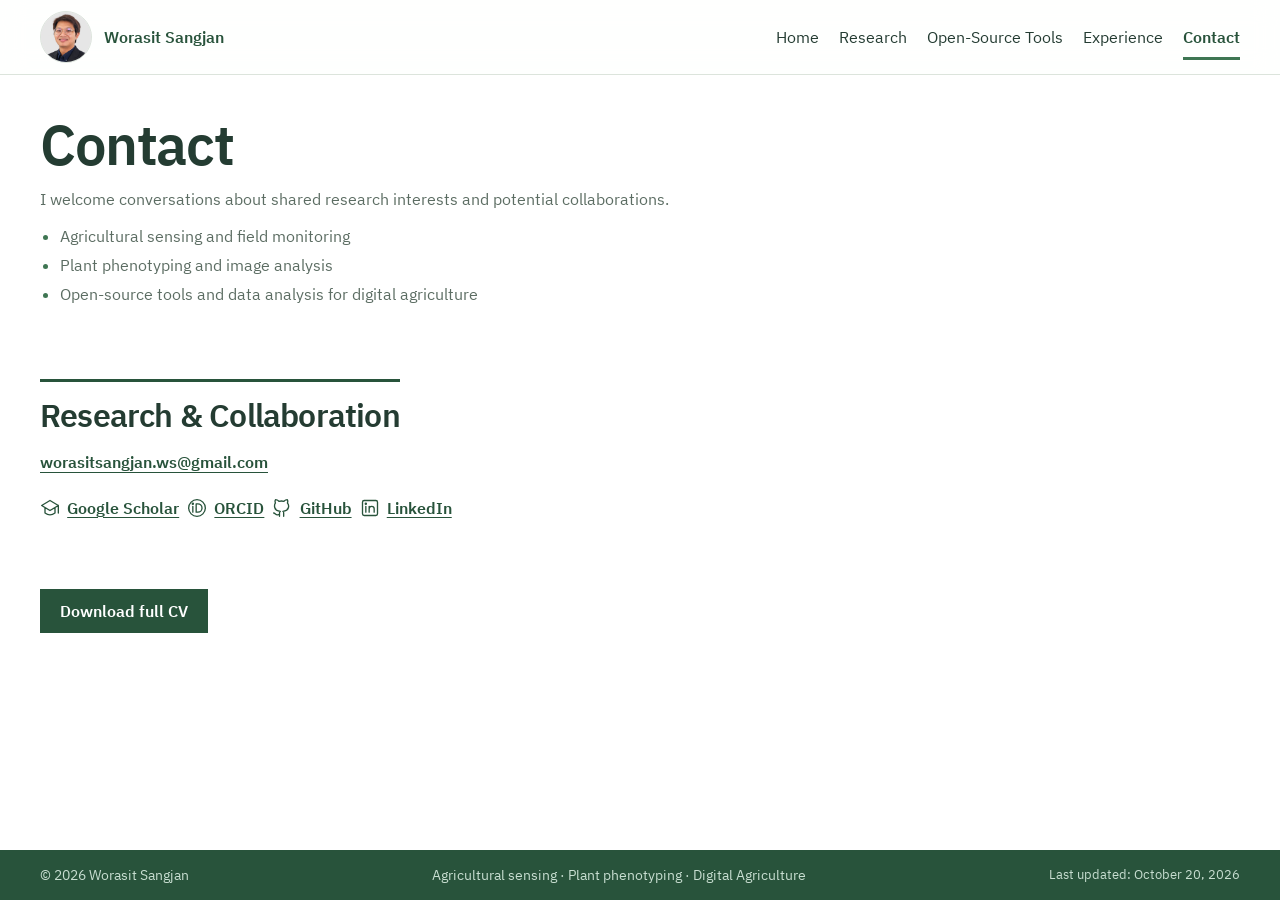
==== commit 7144320b: "Update the open-source tools page" ====
--- a/contact.html
+++ b/contact.html
@@ -1,2 +1,2 @@
 <!DOCTYPE html>
-<html lang="en"><head><meta charset="utf-8"><meta name="viewport" content="width=device-width,initial-scale=1"><title>Contact | Worasit Sangjan</title><meta name="description" content="Contact Worasit Sangjan about agricultural sensing, plant phenotyping, and research software."><meta name="theme-color" content="#f8f7f1"><link rel="icon" type="image/svg+xml" href="data:image/svg+xml,%3Csvg%20xmlns%3D%27http%3A%2F%2Fwww.w3.org%2F2000%2Fsvg%27%20viewBox%3D%270%200%2064%2064%27%3E%3Crect%20width%3D%2764%27%20height%3D%2764%27%20rx%3D%2712%27%20fill%3D%27%23ffffff%27%2F%3E%3Ccircle%20cx%3D%2732%27%20cy%3D%2732%27%20r%3D%2722%27%20fill%3D%27%23e8f1e7%27%20stroke%3D%27%23376b4b%27%20stroke-width%3D%272%27%2F%3E%3Ctext%20x%3D%2732%27%20y%3D%2739%27%20text-anchor%3D%27middle%27%20font-family%3D%27Arial%2Csans-serif%27%20font-size%3D%2719%27%20font-weight%3D%27700%27%20fill%3D%27%2328533b%27%3EWS%3C%2Ftext%3E%3Ccircle%20cx%3D%2749%27%20cy%3D%2716%27%20r%3D%275%27%20fill%3D%27%237fa67a%27%2F%3E%3C%2Fsvg%3E"><meta property="og:type" content="website"><meta property="og:title" content="Contact | Worasit Sangjan"><meta property="og:description" content="Contact Worasit Sangjan about agricultural sensing, plant phenotyping, and research software."><meta property="og:image" content="assets/images/ws2.jpg"><meta name="twitter:card" content="summary_large_image"><link rel="stylesheet" href="assets/css/styles.css?v=20261012-final"><link rel="stylesheet" href="assets/css/typography.css?v=20261012-final"><link rel="stylesheet" href="assets/css/standard-pages.css?v=20261012-final"><link rel="stylesheet" href="assets/css/consistency.css?v=20261012-final"><link rel="stylesheet" href="assets/css/mobile.css?v=20261012-final"><link rel="stylesheet" href="assets/css/responsive.css?v=20261012-final"><link rel="stylesheet" href="assets/css/open-layout.css?v=20261020-intro"><link rel="stylesheet" href="assets/css/standard.css?v=20261020-intro"><script data-goatcounter="https://worasitsangjan.goatcounter.com/count" async src="//gc.zgo.at/count.js"></script></head><body class="detail-page-body standard-page contact-page"><a class="skip" href="#main">Skip to main content</a><header><div class="wrap"><nav class="nav" aria-label="Primary navigation"><a class="brand" href="index.html" aria-label="Worasit Sangjan home"><span class="brand-mark portrait-mark"><img src="assets/images/header-portrait-gray.png" alt="" width="40" height="40" decoding="async"></span><span>Worasit Sangjan</span></a><button class="menu-toggle" type="button" aria-expanded="false" aria-controls="nav-links" aria-label="Open navigation">+</button><ul class="nav-links" id="nav-links"><li><a href="index.html">Home</a></li><li><a href="research.html">Research</a></li><li><a href="software.html">Software</a></li><li><a href="experience.html">Experience</a></li><li><a href="contact.html" aria-current="page">Contact</a></li></ul></nav></div></header><main id="main"><section id="contact" class="detail-section contact-page"><div class="wrap"><div class="section-head contact-intro"><h1>Contact</h1><p>I welcome conversations about shared research interests and potential collaborations.</p><ul class="contact-topics" aria-label="Topics for discussion and potential collaboration"><li>Agricultural sensing and field monitoring</li><li>Plant phenotyping and image analysis</li><li>Open-source tools and data analysis for digital agriculture</li></ul></div><div class="contact-details standard-panel"><h2>Research &amp; Collaboration</h2><a class="email-link" href="mailto:worasitsangjan.ws@gmail.com">worasitsangjan.ws@gmail.com</a><div class="resource-links contact-profile-links"><a href="https://scholar.google.com/citations?user=oneOvIgAAAAJ&amp;hl=en" target="_blank" rel="noopener"><svg viewbox="0 0 24 24" fill="none" stroke="currentColor" stroke-width="1.6" stroke-linecap="round" stroke-linejoin="round" aria-hidden="true"><path d="m2 9 10-6 10 6-10 6ZM6 12v6c4 3 8 3 12 0v-6M22 9v9"></path></svg><span>Google Scholar</span></a><a href="https://orcid.org/0000-0002-6369-4287" target="_blank" rel="noopener"><svg viewbox="0 0 24 24" fill="none" stroke="currentColor" stroke-width="1.6" stroke-linecap="round" stroke-linejoin="round" aria-hidden="true"><circle cx="12" cy="12" r="10"></circle><circle cx="7" cy="7" r=".7"></circle><path d="M7 10v7M11 7v10h2a5 5 0 0 0 0-10Z"></path></svg><span>ORCID</span></a><a href="https://github.com/WorasitSangjan" target="_blank" rel="noopener"><svg viewbox="0 0 24 24" fill="none" stroke="currentColor" stroke-width="1.6" stroke-linecap="round" stroke-linejoin="round" aria-hidden="true"><path d="M8 20c-4 1-4-2-6-2m12 4v-4c0-1-.4-2-1-2 4-.5 7-2 7-6 0-1-.5-3-1.5-4 .4-1 .5-3-.2-4-2 0-3 1-4 2-2-.5-4-.5-6 0-1-1-2-2-4-2-.7 1-.6 3-.2 4C3 7 3 9 3 10c0 4 3 5.5 7 6-.6.5-1 1-1 2v4"></path></svg><span>GitHub</span></a><a href="https://www.linkedin.com/in/worasit-sangjan-615aa39b/" target="_blank" rel="noopener"><svg viewbox="0 0 24 24" fill="none" stroke="currentColor" stroke-width="1.6" stroke-linecap="round" stroke-linejoin="round" aria-hidden="true"><rect x="3" y="3" width="18" height="18" rx="2"></rect><path d="M7 10v7M11 17v-7m0 3c0-4 6-4 6 0v4"></path><circle cx="7" cy="7" r=".7"></circle></svg><span>LinkedIn</span></a></div></div><div class="cv-download-row"><a class="primary-button" href="documents/Curriculum_Vitae.pdf" download>Download full CV</a></div></div></section></main><footer><div class="wrap footer-row"><span>© <span id="year"></span> Worasit Sangjan</span><span>Agricultural sensing · Plant phenotyping · Digital Agriculture</span><span class="site-updated">Last updated: <time datetime="2026-10-20">October 20, 2026</time></span></div></footer><script src="assets/js/site.js?v=20261012-final"></script></body></html>+<html lang="en"><head><meta charset="utf-8"><meta name="viewport" content="width=device-width,initial-scale=1"><title>Contact | Worasit Sangjan</title><meta name="description" content="Contact Worasit Sangjan about agricultural sensing, plant phenotyping, and research software."><meta name="theme-color" content="#f8f7f1"><link rel="icon" type="image/svg+xml" href="data:image/svg+xml,%3Csvg%20xmlns%3D%27http%3A%2F%2Fwww.w3.org%2F2000%2Fsvg%27%20viewBox%3D%270%200%2064%2064%27%3E%3Crect%20width%3D%2764%27%20height%3D%2764%27%20rx%3D%2712%27%20fill%3D%27%23ffffff%27%2F%3E%3Ccircle%20cx%3D%2732%27%20cy%3D%2732%27%20r%3D%2722%27%20fill%3D%27%23e8f1e7%27%20stroke%3D%27%23376b4b%27%20stroke-width%3D%272%27%2F%3E%3Ctext%20x%3D%2732%27%20y%3D%2739%27%20text-anchor%3D%27middle%27%20font-family%3D%27Arial%2Csans-serif%27%20font-size%3D%2719%27%20font-weight%3D%27700%27%20fill%3D%27%2328533b%27%3EWS%3C%2Ftext%3E%3Ccircle%20cx%3D%2749%27%20cy%3D%2716%27%20r%3D%275%27%20fill%3D%27%237fa67a%27%2F%3E%3C%2Fsvg%3E"><meta property="og:type" content="website"><meta property="og:title" content="Contact | Worasit Sangjan"><meta property="og:description" content="Contact Worasit Sangjan about agricultural sensing, plant phenotyping, and research software."><meta property="og:image" content="assets/images/ws2.jpg"><meta name="twitter:card" content="summary_large_image"><link rel="stylesheet" href="assets/css/styles.css?v=20261012-final"><link rel="stylesheet" href="assets/css/typography.css?v=20261012-final"><link rel="stylesheet" href="assets/css/standard-pages.css?v=20261012-final"><link rel="stylesheet" href="assets/css/consistency.css?v=20261012-final"><link rel="stylesheet" href="assets/css/mobile.css?v=20261012-final"><link rel="stylesheet" href="assets/css/responsive.css?v=20261012-final"><link rel="stylesheet" href="assets/css/open-layout.css?v=20261020-intro"><link rel="stylesheet" href="assets/css/standard.css?v=20261020-intro"><script data-goatcounter="https://worasitsangjan.goatcounter.com/count" async src="//gc.zgo.at/count.js"></script></head><body class="detail-page-body standard-page contact-page"><a class="skip" href="#main">Skip to main content</a><header><div class="wrap"><nav class="nav" aria-label="Primary navigation"><a class="brand" href="index.html" aria-label="Worasit Sangjan home"><span class="brand-mark portrait-mark"><img src="assets/images/header-portrait-gray.png" alt="" width="40" height="40" decoding="async"></span><span>Worasit Sangjan</span></a><button class="menu-toggle" type="button" aria-expanded="false" aria-controls="nav-links" aria-label="Open navigation">+</button><ul class="nav-links" id="nav-links"><li><a href="index.html">Home</a></li><li><a href="research.html">Research</a></li><li><a href="software.html">Open-Source Tools</a></li><li><a href="experience.html">Experience</a></li><li><a href="contact.html" aria-current="page">Contact</a></li></ul></nav></div></header><main id="main"><section id="contact" class="detail-section contact-page"><div class="wrap"><div class="section-head contact-intro"><h1>Contact</h1><p>I welcome conversations about shared research interests and potential collaborations.</p><ul class="contact-topics" aria-label="Topics for discussion and potential collaboration"><li>Agricultural sensing and field monitoring</li><li>Plant phenotyping and image analysis</li><li>Open-source tools and data analysis for digital agriculture</li></ul></div><div class="contact-details standard-panel"><h2>Research &amp; Collaboration</h2><a class="email-link" href="mailto:worasitsangjan.ws@gmail.com">worasitsangjan.ws@gmail.com</a><div class="resource-links contact-profile-links"><a href="https://scholar.google.com/citations?user=oneOvIgAAAAJ&amp;hl=en" target="_blank" rel="noopener"><svg viewbox="0 0 24 24" fill="none" stroke="currentColor" stroke-width="1.6" stroke-linecap="round" stroke-linejoin="round" aria-hidden="true"><path d="m2 9 10-6 10 6-10 6ZM6 12v6c4 3 8 3 12 0v-6M22 9v9"></path></svg><span>Google Scholar</span></a><a href="https://orcid.org/0000-0002-6369-4287" target="_blank" rel="noopener"><svg viewbox="0 0 24 24" fill="none" stroke="currentColor" stroke-width="1.6" stroke-linecap="round" stroke-linejoin="round" aria-hidden="true"><circle cx="12" cy="12" r="10"></circle><circle cx="7" cy="7" r=".7"></circle><path d="M7 10v7M11 7v10h2a5 5 0 0 0 0-10Z"></path></svg><span>ORCID</span></a><a href="https://github.com/WorasitSangjan" target="_blank" rel="noopener"><svg viewbox="0 0 24 24" fill="none" stroke="currentColor" stroke-width="1.6" stroke-linecap="round" stroke-linejoin="round" aria-hidden="true"><path d="M8 20c-4 1-4-2-6-2m12 4v-4c0-1-.4-2-1-2 4-.5 7-2 7-6 0-1-.5-3-1.5-4 .4-1 .5-3-.2-4-2 0-3 1-4 2-2-.5-4-.5-6 0-1-1-2-2-4-2-.7 1-.6 3-.2 4C3 7 3 9 3 10c0 4 3 5.5 7 6-.6.5-1 1-1 2v4"></path></svg><span>GitHub</span></a><a href="https://www.linkedin.com/in/worasit-sangjan-615aa39b/" target="_blank" rel="noopener"><svg viewbox="0 0 24 24" fill="none" stroke="currentColor" stroke-width="1.6" stroke-linecap="round" stroke-linejoin="round" aria-hidden="true"><rect x="3" y="3" width="18" height="18" rx="2"></rect><path d="M7 10v7M11 17v-7m0 3c0-4 6-4 6 0v4"></path><circle cx="7" cy="7" r=".7"></circle></svg><span>LinkedIn</span></a></div></div><div class="cv-download-row"><a class="primary-button" href="documents/Curriculum_Vitae.pdf" download>Download full CV</a></div></div></section></main><footer><div class="wrap footer-row"><span>© <span id="year"></span> Worasit Sangjan</span><span>Agricultural sensing · Plant phenotyping · Digital Agriculture</span><span class="site-updated">Last updated: <time datetime="2026-10-20">October 20, 2026</time></span></div></footer><script src="assets/js/site.js?v=20261012-final"></script></body></html>
--- a/assets/css/open-layout.css
+++ b/assets/css/open-layout.css
@@ -321,22 +321,6 @@
  body.research-page .area-photo{margin-top:1.25rem}
 }
 
-/* Open-source tools: three flagship entries above the scale tabs; plain rows, not cards. */
-body.research-page .research-flagship{margin:2rem 0 1.75rem}
-body.research-page .research-flagship h2{margin:0 0 .75rem;font-size:1.25rem;line-height:1.3;color:#28533b}
-body.research-page .research-flagship ul{list-style:none;margin:0;padding:0;border-top:1px solid #dce4dc}
-body.research-page .research-flagship li{border-bottom:1px solid #dce4dc}
-body.research-page .research-flagship a{display:grid;gap:.15rem;padding:.9rem 0;min-height:44px;color:inherit;text-decoration:none}
-body.research-page .research-flagship strong{font-size:1.125rem;line-height:1.3;color:#123743;text-decoration:underline;text-decoration-color:#b8cbbb;text-underline-offset:.2em}
-body.research-page .research-flagship a:hover strong{text-decoration-color:#28533b}
-body.research-page .research-flagship a:focus-visible{outline:2px solid #28533b;outline-offset:2px}
-body.research-page .research-flagship .flagship-scale{font-size:.875rem;font-weight:600;color:#3f7653}
-body.research-page .research-flagship .flagship-line{font-size:.9375rem;line-height:1.45;color:#5c6d63}
-@media(min-width:760px){
- body.research-page .research-flagship ul{display:grid;grid-template-columns:repeat(3,minmax(0,1fr));column-gap:2rem;border-bottom:1px solid #dce4dc}
- body.research-page .research-flagship li{border-bottom:0}
-}
-
 /* Small type floor: badges and captions no smaller than 13px. */
 body.research-page .research-status{font-size:.8125rem}
 body.research-page .paper-thumbnail span,body.research-page .research-chapter figcaption,body.research-page .viweed-demo-caption{font-size:.875rem!important}
@@ -352,3 +336,10 @@
 @media(max-width:700px){
  body.research-page section#xct li>.area-photo img{flex-basis:9rem;width:9rem}
 }
+body.research-page .viweed-inline-video{margin:.75rem 0 0;max-width:10rem}
+body.research-page .viweed-inline-play{position:relative;display:block;width:100%;padding:0;border:0;background:#123743;cursor:pointer}
+body.research-page .viweed-inline-play img{display:block;width:100%;height:auto;aspect-ratio:16/9;object-fit:cover}
+body.research-page .viweed-inline-icon{position:absolute;top:50%;left:50%;width:2.5rem;height:2.5rem;margin:-1.25rem 0 0 -1.25rem;border-radius:50%;background:#fff url("data:image/svg+xml,%3Csvg xmlns='http://www.w3.org/2000/svg' viewBox='0 0 24 24'%3E%3Cpath d='M9 7l9 5-9 5z' fill='%2328533b'/%3E%3C/svg%3E") center/70% no-repeat}
+body.research-page .viweed-inline-play:focus-visible{outline:2px solid #28533b;outline-offset:2px}
+body.research-page .viweed-inline-video figcaption{font-size:.875rem;color:#5c6d63;margin-top:.35rem}
+body.research-page #paper-1 .paper-thumbnail img,body.research-page .paper-thumbnail img[src*="fira-2026"]{background:transparent!important}
